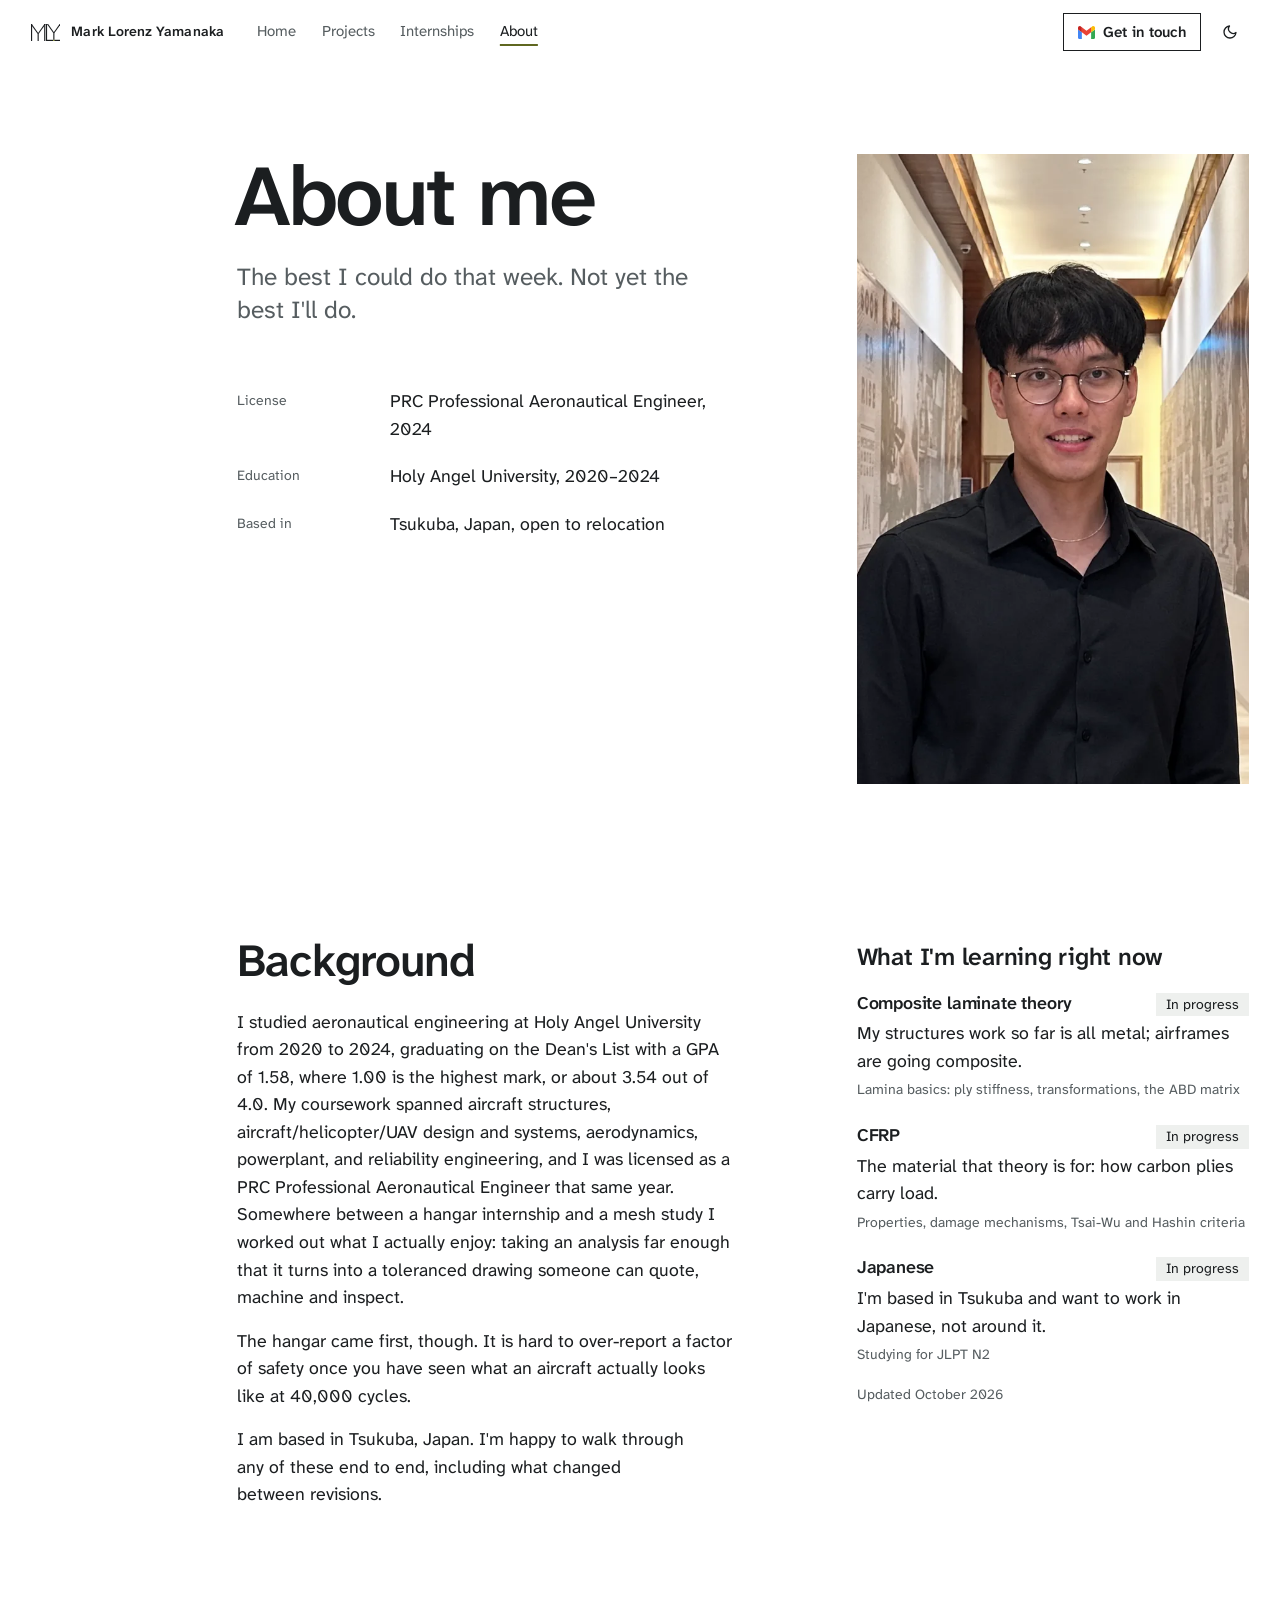
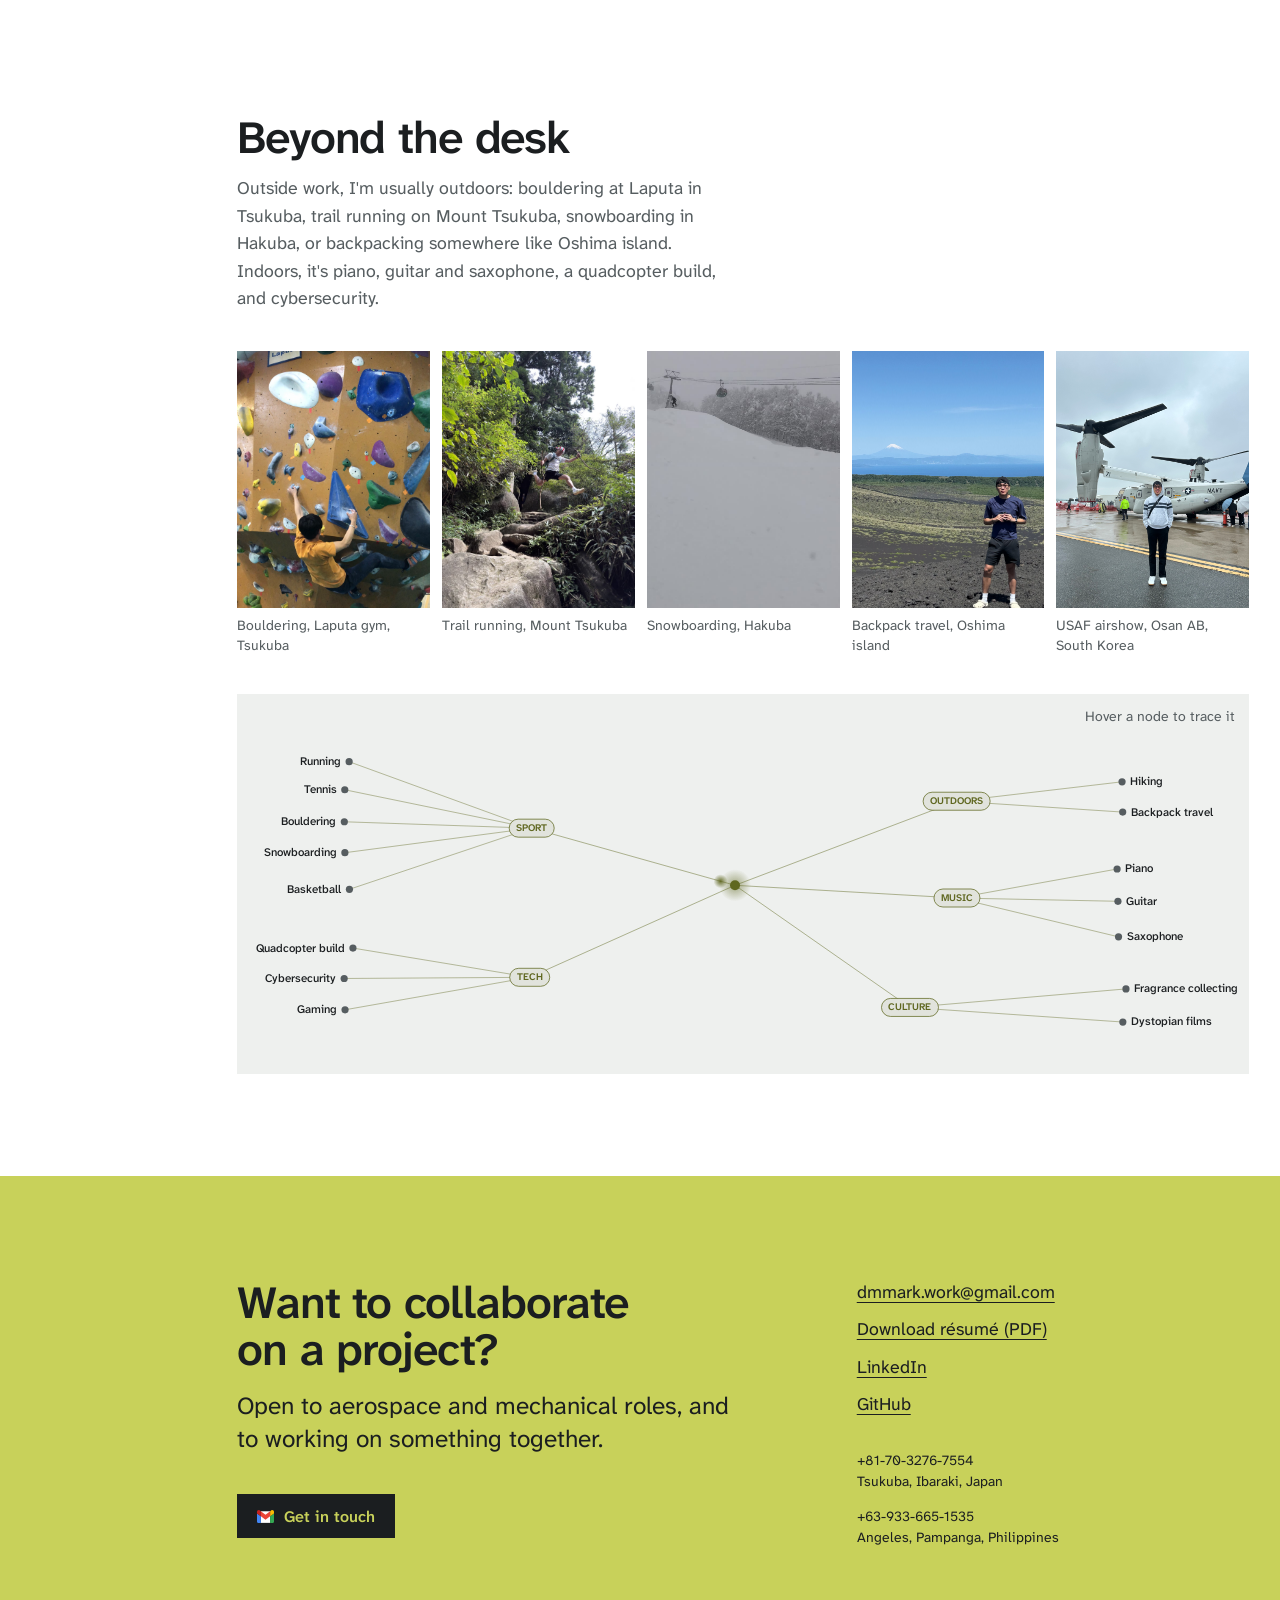
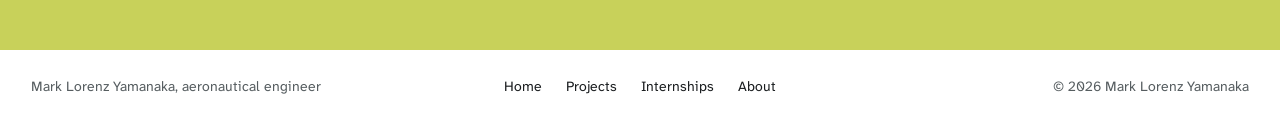
==== project/about.html @ eff2917a "Redesign: quiet instrument, alclad and primer, the revision switch Art direction from design-taste-f" ====
<!DOCTYPE html>
<html lang="en">
<head>
<meta charset="utf-8">
<meta name="viewport" content="width=device-width, initial-scale=1">
<title>About — Mark Lorenz Yamanaka</title>
<meta name="description" content="About Mark Lorenz Yamanaka, PRC-licensed Professional Aeronautical Engineer based in Tsukuba, Japan: background, what he is learning now, and life beyond the desk.">
<meta name="author" content="Mark Lorenz Yamanaka">
<!-- www, not the apex: mlyamanaka.com 308-redirects to www, and a scraper
     that does not follow redirects would never reach og-card.png. -->
<link rel="canonical" href="https://www.mlyamanaka.com/about">

<meta property="og:type" content="website">
<meta property="og:site_name" content="Mark Lorenz Yamanaka">
<meta property="og:url" content="https://www.mlyamanaka.com/about">
<meta property="og:title" content="About — Mark Lorenz Yamanaka">
<meta property="og:description" content="About Mark Lorenz Yamanaka, PRC-licensed Professional Aeronautical Engineer based in Tsukuba, Japan: background, what he is learning now, and life beyond the desk.">
<meta property="og:image" content="https://www.mlyamanaka.com/og-card.png">
<meta property="og:image:width" content="1200">
<meta property="og:image:height" content="630">
<meta property="og:image:alt" content="Mark Lorenz Yamanaka, PRC Professional Aeronautical Engineer — portfolio card showing a CFD Mach contour of a converging-diverging nozzle.">

<meta name="twitter:card" content="summary_large_image">
<meta name="twitter:title" content="About — Mark Lorenz Yamanaka">
<meta name="twitter:description" content="About Mark Lorenz Yamanaka, PRC-licensed Professional Aeronautical Engineer based in Tsukuba, Japan: background, what he is learning now, and life beyond the desk.">
<meta name="twitter:image" content="https://www.mlyamanaka.com/og-card.png">

<!-- MLY grid monogram. favicon.svg is the bold small-size cut and follows the
     browser's light/dark scheme; the PNGs are fallbacks (Safari, iOS home screen).
     Relative paths, like the fonts: the Pages mirror serves under /portfolio/. -->
<link rel="icon" href="favicon.svg" type="image/svg+xml">
<link rel="icon" href="favicon-32.png" type="image/png" sizes="32x32">
<link rel="apple-touch-icon" href="apple-touch-icon.png">
<!-- Kept in sync by the head script below and by applyTheme(). A media-query
     pair would not work here: the theme defaults to light and is set by the
     toggle, so it has to track the resolved theme, not the OS preference. The values
     are --surface, not --bg: the browser chrome abuts the top bar, which
     paints --surface. --bg only starts below it. -->
<meta name="theme-color" id="theme-color" content="#FFFFFF">
<!-- Self-hosted type: Atkinson Hyperlegible Next (prose) and Mono (data).
     Relative paths, not /fonts/: the GitHub Pages mirror serves this page
     under /portfolio/, where a root-absolute URL would 404. The preload
     href must match the @font-face src exactly or the file downloads twice. -->
<link rel="preload" href="fonts/atkinson-next-latin-wght.woff2" as="font" type="font/woff2" crossorigin>
<link rel="stylesheet" href="site.css">
<!-- ─────────────────────────────────────────────────────────
     MOBILE OVERRIDES — deliberately a separate stylesheet.

     These rules have to outrank the desktop ones, and CSS breaks ties on
     source order. While they lived at the bottom of the main <style> that
     held, until the next rule was appended below them: an override written
     here is beaten by a same-specificity rule added later in the file, with
     no error and nothing to see. It happened once already while this block
     was being written — a 44px arrow silently rendered at 34px because the
     base rule came 400 lines later. A second stylesheet ends the race:
     anything appended to the main <style> is still above this one.

     Three more mobile traps this file cannot enforce on its own — run
     `node tools/check-mobile.mjs` after editing, which fails on all three:

       1. A `:hover` rule outside `@media (hover: hover) and (pointer: fine)`
          sticks after a tap. It left the six project cards frozen lifted.
       2. `mousemove` / `mouseenter` never fire on touch. Use `pointer*`
          unless the behaviour is a genuine mouse-only enhancement that
          already has a touch path.
       3. A fixed px width in an inline `style=` beats every media query
          here. There are ~150 inline styles in this file.
     ───────────────────────────────────────────────────────── -->
<link rel="stylesheet" href="site-mobile.css" id="mobile-overrides">
<script>(function(){
// Light is the default for every visit, whatever the OS setting. A dark
// choice made with the toggle lasts for this tab only (sessionStorage), so a
// reload or a hop to the résumé and back keeps it, but a new visit starts
// light. The old localStorage key is cleared so it cannot resurface.
document.documentElement.classList.add('has-js');
var t=null;
try{t=sessionStorage.getItem('theme');localStorage.removeItem('theme');}catch(e){}
var dark=(t==='dark');
if(dark)document.documentElement.dataset.theme='dark';
var m=document.getElementById('theme-color');
if(m)m.setAttribute('content',dark ? '#121517' : '#FFFFFF');
// Arm the scroll-reveal styles before first paint so nothing flashes in and
// back out, then withdraw them if initReveal() never signals ready.
document.documentElement.classList.add('js-reveal');
// The hero entrance plays on the first page of a visit only. Moving between
// the five pages is the most repeated action here, and replaying ~760ms of
// title motion on every hop made navigation feel slow.
try{if(sessionStorage.getItem('intro'))document.documentElement.classList.add('intro-seen');sessionStorage.setItem('intro','1');}catch(e){}
setTimeout(function(){
  if(!window.__revealReady)document.documentElement.classList.remove('js-reveal');
},3000);
})();</script>
</head>
<body>
<a class="skip" href="#main">Skip to the content</a>
<!-- The bar: wordmark, the four pages, one action. On a phone the pages
     (and on Projects, its chapters) open as a sheet from a "Menu" button
     that the script adds; without script they stay a row. -->
<nav class="bar" aria-label="Site">
  <div class="nav-inner">
    <a class="brand" href="portfolio-light.html" aria-label="Mark Lorenz Yamanaka, home"><svg viewBox="0 0 552 316" class="brand-mark" aria-hidden="true" focusable="false"><clipPath id="hdr-mly-clip"><rect x="0" y="0" width="552" height="316"/></clipPath><g fill="var(--ink)" clip-path="url(#hdr-mly-clip)"><rect x="0" y="0" width="21" height="316"/><rect x="245" y="0" width="21" height="316"/><rect x="122.5" y="182.5" width="21" height="133.5"/><rect x="278" y="0" width="21" height="316"/><rect x="278" y="293.5" width="274" height="22.5"/><rect x="414.5" y="168" width="21" height="125.5"/><polygon points="-27.83,-26.95 125.04,188.16 140.96,176.84 -11.91,-38.26"/><polygon points="277.57,-38.28 125.03,176.85 140.97,188.15 293.5,-26.98"/><polygon points="276.02,-27.12 417.01,173.61 432.99,162.39 292,-38.35"/><polygon points="558,-38.35 417.01,162.39 432.99,173.61 573.98,-27.12"/></g><rect x="414.5" y="293.5" width="21" height="22.5" fill="var(--accent)"/></svg><span>Mark Lorenz Yamanaka</span></a>
    <div class="nav-scroll" id="nav-scroll">
    <a href="portfolio-light.html" class="nav-link nav-page">Home</a>
    <a href="projects" class="nav-link nav-page">Projects</a>
    <a href="internships" class="nav-link nav-page">Internships</a>
    <a href="about" class="nav-link nav-page" aria-current="page">About</a>
    </div>
    <div class="nav-actions">
    <a href="#contact" class="nav-cta btn btn-ghost"><svg class="icon-gmail" viewBox="52 42 88 66" xmlns="http://www.w3.org/2000/svg" aria-hidden="true"><path fill="#FFFFFF" d="M72 48h48v60H72z"/><path fill="#4285F4" d="M58 108h14V74L52 59v43c0 3.32 2.69 6 6 6"/><path fill="#34A853" d="M120 108h14c3.32 0 6-2.69 6-6V59l-20 15"/><path fill="#FBBC04" d="M120 48v26l20-15v-8c0-7.42-8.47-11.65-14.4-7.2"/><path fill="#EA4335" d="M72 74V48l24 18 24-18v26L96 92"/><path fill="#C5221F" d="M52 51v8l20 15V48l-5.6-4.2c-5.94-4.45-14.4-.22-14.4 7.2"/></svg><span class="cta-long">Get in touch</span><span class="cta-short">Contact</span></a>
    <button id="theme-toggle" class="theme-toggle" aria-label="Toggle dark mode">
      <svg class="icon-moon" width="16" height="16" viewBox="0 0 24 24" fill="none" stroke="currentColor" stroke-width="2" stroke-linecap="round" stroke-linejoin="round" aria-hidden="true"><path d="M21 12.79A9 9 0 1 1 11.21 3 7 7 0 0 0 21 12.79z"/></svg>
      <svg class="icon-sun" width="16" height="16" viewBox="0 0 24 24" fill="none" stroke="currentColor" stroke-width="2" stroke-linecap="round" stroke-linejoin="round" aria-hidden="true"><circle cx="12" cy="12" r="4"/><path d="M12 2v2M12 20v2M4.93 4.93l1.41 1.41M17.66 17.66l1.41 1.41M2 12h2M20 12h2M6.34 17.66l-1.41 1.41M19.07 4.93l-1.41 1.41"/></svg>
    </button>
    </div>
  </div>
</nav>

<main id="main">
<header class="page-head">
  <div class="wrap grid12">
    <div class="col-read">
      <h1 class="page-title">About me</h1>
      <p class="page-statement">The best I could do that week. Not yet the best I'll do.</p>
      <dl class="facts">
        <div><dt>License</dt><dd>PRC Professional Aeronautical Engineer, 2024</dd></div>
        <div><dt>Education</dt><dd>Holy Angel University, 2020–2024</dd></div>
        <div><dt>Based in</dt><dd>Tsukuba, Japan, open to relocation</dd></div>
      </dl>
    </div>
    <figure class="page-photo portrait col-side"><img src="figures/profile.webp" alt="Mark Lorenz Yamanaka" width="800" height="1014" fetchpriority="high" decoding="async"></figure>
  </div>
</header>

<!-- Then and now: where the work came from, beside what is being learned.
     Each learning item states why and where it stands; it moves to the
     tools once it is solid. Progress notes are as stated by Mark (Oct 2026),
     not inferred. -->
<section id="about" class="sec section-reveal" data-section="about" aria-labelledby="bg-title">
  <div class="wrap grid12">
    <div class="col-read">
      <h2 id="bg-title" class="sec-title rv">Background</h2>
      <div class="letter rv" style="--rv:1;margin-top:24px;">
        <p>I studied aeronautical engineering at Holy Angel University from 2020 to 2024, graduating on the Dean's List with a GPA of 1.58, where 1.00 is the highest mark, or about 3.54 out of 4.0. My coursework spanned aircraft structures, aircraft/helicopter/UAV design and systems, aerodynamics, powerplant, and reliability engineering, and I was licensed as a PRC Professional Aeronautical Engineer that same year. Somewhere between a hangar internship and a mesh study I worked out what I actually enjoy: taking an analysis far enough that it turns into a toleranced drawing someone can quote, machine and inspect.</p>
        <p>The hangar came first, though. It is hard to over-report a factor of safety once you have seen what an aircraft actually looks like at 40,000 cycles.</p>
        <p>I am based in Tsukuba, Japan. I'm happy to walk through any of these end to end, including what changed between revisions.</p>
      </div>
    </div>
    <div class="col-side learning">
      <h2 id="learning-title" class="learning-title rv" style="--rv:1">What I'm learning right now</h2>
      <ul class="learn-list rv" style="--rv:2">
        <li class="learn-row">
          <span class="learn-name">Composite laminate theory</span><span class="learn-state">In progress</span>
          <p class="learn-why">My structures work so far is all metal; airframes are going composite.</p>
          <p class="learn-note">Lamina basics: ply stiffness, transformations, the ABD matrix</p>
        </li>
        <li class="learn-row">
          <span class="learn-name">CFRP</span><span class="learn-state">In progress</span>
          <p class="learn-why">The material that theory is for: how carbon plies carry load.</p>
          <p class="learn-note">Properties, damage mechanisms, Tsai-Wu and Hashin criteria</p>
        </li>
        <li class="learn-row">
          <span class="learn-name">Japanese</span><span class="learn-state">In progress</span>
          <p class="learn-why">I'm based in Tsukuba and want to work in Japanese, not around it.</p>
          <p class="learn-note">Studying for JLPT N2</p>
        </li>
      </ul>
      <p class="learn-date rv" style="--rv:3">Updated October 2026</p>
    </div>
  </div>
</section>

<!-- Beyond the desk: the five pictures side by side rather than one at a
     time, so none of them waits for a click; the snowboard clip loops only
     while it is on screen. -->
<section id="beyond" class="sec section-reveal" aria-labelledby="beyond-title">
  <div class="wrap grid12 beyond-grid">
    <header class="sec-head col-read rv" style="margin-bottom:0;">
      <h2 id="beyond-title" class="sec-title">Beyond the desk</h2>
      <p class="sec-lede beyond-text">Outside work, I'm usually outdoors: bouldering at Laputa in Tsukuba, trail running on Mount Tsukuba, snowboarding in Hakuba, or backpacking somewhere like Oshima island. Indoors, it's piano, guitar and saxophone, a quadcopter build, and cybersecurity.</p>
    </header>
    <ul class="hobby-strip col-wide">
      <li class="rv" style="--rv:1"><figure><img src="figures/about/bouldering.png" alt="Indoor bouldering" loading="lazy" style="object-position:center;"><figcaption>Bouldering, Laputa gym, Tsukuba</figcaption></figure></li>
      <li class="rv" style="--rv:2"><figure><img src="figures/about/rock-climbing.jpg" alt="Trail running on rocky terrain" loading="lazy" style="object-position:center;"><figcaption>Trail running, Mount Tsukuba</figcaption></figure></li>
      <li class="rv" style="--rv:3"><figure><video src="figures/about/snowboard.mp4" poster="figures/about/snowboard-poster.jpg" muted loop playsinline preload="none" data-inview aria-label="Snowboarding in Hakuba"></video><figcaption>Snowboarding, Hakuba</figcaption></figure></li>
      <li class="rv" style="--rv:4"><figure><img src="figures/about/travel-fuji.jpg" alt="Mt. Fuji from Oshima" loading="lazy" style="object-position:center 65%;"><figcaption>Backpack travel, Oshima island</figcaption></figure></li>
      <li class="rv" style="--rv:5"><figure><img src="figures/about/aviation-navy.jpg" alt="US Air Force airshow at Osan AB" loading="lazy" style="object-position:center top;"><figcaption>USAF airshow, Osan AB, South Korea</figcaption></figure></li>
    </ul>
    <div class="col-wide rv" style="--rv:3">
      <div id="hobby-graph" class="beyond-graph" data-ui role="img" aria-label="Interests: Running, Tennis, Bouldering, Snowboarding, Piano, Guitar, Saxophone, Backpack travel, Hiking, Basketball, Quadcopter build, Cybersecurity, Gaming, Fragrance collecting, Dystopian films">
        <canvas id="hobby-graph-canvas" style="position:absolute;inset:0;display:block;width:100%;height:100%;"></canvas>
        <span class="graph-hint"><span class="hover-only">Hover a node to trace it</span><span class="touch-only">Tap a node to trace it</span></span>
      </div>
    </div>
  </div>
</section>

<!-- The close: every page ends on the primer, the one place the accent
     floods, with the one action and the ways to reach him. -->
<section id="contact" class="band" data-section="contact" aria-labelledby="contact-title">
  <div class="wrap grid12">
    <div class="col-read">
      <h2 id="contact-title" class="band-title">Want to collaborate on a project?</h2>
      <p class="band-text">Open to aerospace and mechanical roles, and to working on something together.</p>
      <div class="band-actions">
        <a href="mailto:dmmark.work@gmail.com" class="btn btn-ink"><svg class="icon-gmail" viewBox="52 42 88 66" xmlns="http://www.w3.org/2000/svg" aria-hidden="true"><path fill="#FFFFFF" d="M72 48h48v60H72z"/><path fill="#4285F4" d="M58 108h14V74L52 59v43c0 3.32 2.69 6 6 6"/><path fill="#34A853" d="M120 108h14c3.32 0 6-2.69 6-6V59l-20 15"/><path fill="#FBBC04" d="M120 48v26l20-15v-8c0-7.42-8.47-11.65-14.4-7.2"/><path fill="#EA4335" d="M72 74V48l24 18 24-18v26L96 92"/><path fill="#C5221F" d="M52 51v8l20 15V48l-5.6-4.2c-5.94-4.45-14.4-.22-14.4 7.2"/></svg>Get in touch</a>
      </div>
    </div>
    <div class="band-side col-side">
      <ul class="band-links">
        <li><a href="mailto:dmmark.work@gmail.com">dmmark.work@gmail.com</a></li>
        <li><a href="uploads/Mark-Yamanaka-Resume.pdf" download="Mark-Lorenz-Yamanaka-Resume.pdf" target="_blank" rel="noopener">Download résumé (PDF)</a></li>
        <li><a href="https://www.linkedin.com/in/mark-lorenz-yamanaka-6161a3210/" target="_blank" rel="noopener">LinkedIn</a></li>
        <li><a href="https://github.com/dmmarkwork-cloud/aeronautics" target="_blank" rel="noopener">GitHub</a></li>
      </ul>
      <div class="band-bases">
        <p><span>+81-70-3276-7554</span><span>Tsukuba, Ibaraki, Japan</span></p>
        <p><span>+63-933-665-1535</span><span>Angeles, Pampanga, Philippines</span></p>
      </div>
    </div>
  </div>
</section>
</main>

<footer class="site-foot">
  <div class="wrap foot-line">
    <span>Mark Lorenz Yamanaka, aeronautical engineer</span>
    <span class="foot-links"><a href="portfolio-light.html">Home</a><a href="projects">Projects</a><a href="internships">Internships</a><a href="about">About</a></span>
    <span>© 2026 Mark Lorenz Yamanaka</span>
  </div>
</footer>

<script src="site.js"></script>
</body>
</html>
---- project/site.css ----
/* ── Type: one self-hosted variable family ───────────────
   Atkinson Hyperlegible Next only. It already draws the slashed zero and a
   distinct 1 / l / I, which is what the mono face used to be kept for, so
   numbers are set in the text face with tabular figures instead.
   Latin subset only; the arrow and icon glyphs come from the system font. */
@font-face {
  font-family: "Atkinson Hyperlegible Next";
  src: url("fonts/atkinson-next-latin-wght.woff2") format("woff2");
  font-weight: 200 800;
  font-style: normal;
  font-display: swap;
  unicode-range: U+0000-00FF,U+0131,U+0152-0153,U+02BB-02BC,U+02C6,U+02DA,U+02DC,U+0304,U+0308,U+0329,U+2000-206F,U+20AC,U+2122,U+2191,U+2193,U+2212,U+2215,U+FEFF,U+FFFD;
}

/* ── Tokens ──────────────────────────────────────────────
   Bare alclad aluminium and the primer inside every airframe: a white
   ground, one aluminium step for surfaces, graphite ink, and the primer's
   yellow-green as the one accent. The accent fills things (the action, the
   switch, the closing band); where the same hue has to read as a line or a
   word on the ground it is --accent-deep. */
:root {
  color-scheme: light;
  --bg: #FFFFFF;
  --surface: #EEF0EE;
  --ink: #1B1E20;
  --muted: #565D60;
  --accent: #C8D15A;
  --accent-ink: #1B1E20;
  --accent-deep: #5F6720;

  --ease-out: cubic-bezier(0.23, 1, 0.32, 1);
  --ease-in-out: cubic-bezier(0.77, 0, 0.175, 1);
  --ease-drawer: cubic-bezier(0.32, 0.72, 0, 1);

  --font: "Atkinson Hyperlegible Next", system-ui, -apple-system, "Segoe UI", sans-serif;

  /* Five sizes, far apart. Nothing on the page sits between them. */
  --step-small: 14px;
  --step-body: clamp(17px, 0.95rem + 0.2vw, 19px);
  --step-lead: clamp(20px, 1.05rem + 0.6vw, 26px);
  --step-head: clamp(30px, 1.1rem + 2.2vw, 48px);
  --step-display: clamp(44px, 0.9rem + 5.6vw, 104px);

  /* One pair of margins and one grid for every page. Sections hang from
     column 3 on a desktop; the bar, the hero copy and the footer from the
     margin. */
  --margin: clamp(20px, 2.4vw, 36px);
  --gutter: clamp(16px, 1.6vw, 28px);
  --max: 1680px;
  --bar-h: 64px;
  --section: clamp(64px, 8vw, 120px);

  /* Names the scripts still read (the interests graph, the gallery). */
  --font-sans: var(--font);
  --fs-micro: var(--step-small);
  --muted-2: var(--muted);
  --rust: var(--accent-deep);
  --border: color-mix(in srgb, var(--ink) 16%, var(--bg));
}
[data-theme="dark"] {
  color-scheme: dark;
  --bg: #121517;
  --surface: #1B1F21;
  --ink: #E7EAE8;
  --muted: #9EA6A8;
  --accent: #BCC45C;
  --accent-ink: #121517;
  --accent-deep: #D5DC7E;
}

*, *::before, *::after { box-sizing: border-box; }
html { scroll-behavior: smooth; -webkit-text-size-adjust: 100%; }
body {
  margin: 0;
  background: var(--bg);
  color: var(--ink);
  font-family: var(--font);
  font-size: var(--step-body);
  line-height: 1.55;
  font-kerning: normal;
  -webkit-font-smoothing: antialiased;
}
img, video { max-width: 100%; }
p { margin: 0; }
h1, h2, h3 { margin: 0; font-weight: 580; hyphens: none; text-wrap: balance; }
a { color: inherit; }
button { font-family: inherit; }
::selection { background: var(--accent); color: var(--accent-ink); }
:focus-visible { outline: 2px solid var(--accent-deep); outline-offset: 3px; }
[data-section] { scroll-margin-top: calc(var(--bar-h) + 16px); }

/* A number and its unit, kept on one line, in the text face's tabular
   figures so columns of results line up. */
.data { font-variant-numeric: tabular-nums lining-nums; white-space: nowrap; }

/* Running links: underlined clear of the descenders. */
.text-link {
  color: var(--ink);
  text-decoration: underline;
  text-decoration-thickness: 0.07em;
  text-underline-offset: 0.2em;
  text-decoration-color: color-mix(in srgb, var(--ink) 40%, transparent);
  transition: text-decoration-color 150ms ease;
}

.skip {
  position: absolute;
  left: var(--margin);
  top: -60px;
  z-index: 60;
  padding: 10px 14px;
  background: var(--ink);
  color: var(--bg);
  font-size: var(--step-small);
}
.skip:focus { top: 8px; }

/* ── The grid ─────────────────────────────────────────── */
.wrap { max-width: var(--max); margin: 0 auto; padding: 0 var(--margin); }
.grid12 {
  display: grid;
  grid-template-columns: repeat(12, minmax(0, 1fr));
  column-gap: var(--gutter);
}
.grid12 > * { min-width: 0; }
.col-read, .col-side, .col-wide, .col-full { grid-column: 1 / -1; }
@media (min-width: 760px) {
  .col-read { grid-column: 1 / span 7; }
  .col-side { grid-column: 8 / -1; }
  .col-wide { grid-column: 1 / -1; }
}
@media (min-width: 1100px) {
  .col-read { grid-column: 3 / span 5; }
  .col-side { grid-column: 9 / -1; }
  .col-wide { grid-column: 3 / -1; }
}

.sec { padding: var(--section) 0; }
.sec-head { margin-bottom: clamp(28px, 3.4vw, 48px); }
.sec-title {
  font-size: var(--step-head);
  line-height: 1.04;
  letter-spacing: -0.025em;
  max-width: 18ch;
}
.sec-lede {
  margin-top: 14px;
  max-width: 46ch;
  color: var(--muted);
  text-wrap: pretty;
}

/* ── The bar ──────────────────────────────────────────────
   Wordmark, the four pages, one action. Opaque, on the page's own ground,
   with no rule under it: it is told apart from what scrolls beneath by
   being solid, and once the page has moved it steps to the surface tone. */
nav.bar {
  position: sticky;
  top: 0;
  z-index: 40;
  background: var(--bg);
  transition: background-color 200ms ease;
}
nav.bar.is-stuck { background: var(--surface); }
.nav-inner {
  max-width: var(--max);
  margin: 0 auto;
  padding: 0 var(--margin);
  min-height: var(--bar-h);
  display: flex;
  align-items: center;
  gap: clamp(16px, 2.6vw, 44px);
}
.brand {
  display: inline-flex;
  align-items: center;
  gap: 11px;
  flex: none;
  color: var(--ink);
  text-decoration: none;
  font-size: var(--step-small);
  font-weight: 580;
  letter-spacing: 0.005em;
}
.brand-mark { height: 17px; width: auto; flex: none; display: block; }
.nav-scroll {
  display: flex;
  align-items: center;
  gap: clamp(16px, 2vw, 32px);
  flex: 1 1 auto;
  min-width: 0;
}
.nav-link {
  position: relative;
  padding: 10px 0;
  color: var(--muted);
  font-size: 15px;
  text-decoration: none;
  white-space: nowrap;
  transition: color 150ms ease;
}
.nav-link[aria-current="page"] {
  color: var(--ink);
  text-decoration: underline;
  text-decoration-thickness: 2px;
  text-underline-offset: 8px;
  text-decoration-color: var(--accent-deep);
}
/* The chapter you are reading, after the page name on the Projects page. */
.nav-here {
  color: var(--muted);
  font-size: 15px;
  white-space: nowrap;
  overflow: hidden;
  text-overflow: ellipsis;
}
.nav-here:empty { display: none; }
@media (max-width: 999.98px) { .nav-here { display: none; } }
.nav-here { margin-left: calc(-1 * clamp(16px, 2vw, 32px) + 10px); }
.nav-here::before { content: "/"; margin-right: 0.5em; color: var(--muted); }
.nav-chapter.active { color: var(--ink); }
.nav-chapter { display: none; }
.nav-actions {
  display: flex;
  align-items: center;
  gap: 10px;
  flex: none;
  margin-left: auto;
}

/* ── Buttons ──────────────────────────────────────────────
   Square corners, decided once. One filled primary (primer on the page, ink
   on the primer band), one outlined action in the bar, one quiet tone-step
   button for repositories. Presses scale to 0.97 on the way down. */
.btn {
  display: inline-flex;
  align-items: center;
  justify-content: center;
  gap: 10px;
  min-height: 44px;
  padding: 0 20px;
  border: 0;
  border-radius: 0;
  font: inherit;
  font-size: 16px;
  font-weight: 580;
  line-height: 1.1;
  white-space: nowrap;
  text-decoration: none;
  cursor: pointer;
  transition: background-color 150ms ease, color 150ms ease, box-shadow 150ms ease,
              transform 120ms var(--ease-out);
}
.btn svg { width: 16px; height: 16px; flex: none; pointer-events: none; }
.btn .icon-gmail { width: 17px; height: 13px; }
.btn:active { transform: scale(0.97); }
.btn-primary { background: var(--accent); color: var(--accent-ink); }
.btn-ink { background: var(--ink); color: var(--bg); }
/* Get in touch in the bar: the outlined action, with the Gmail mark. */
.btn-ghost {
  min-height: 38px;
  box-sizing: border-box;
  padding: 0 14px;
  gap: 8px;
  font-size: 15px;
  color: var(--ink);
  background: transparent;
  border: 1.5px solid var(--ink);
}
.btn-quiet { background: var(--surface); color: var(--ink); min-height: 40px; padding: 0 16px; font-size: 15px; }
/* The arrow in its own square well at the trailing end, a shade darker than
   whatever the button is, so it reads at rest and on hover alike. */
.btn-well { padding: 6px 6px 6px 20px; gap: 16px; }
.btn-well .well {
  display: grid;
  place-items: center;
  width: 32px;
  height: 32px;
  background: rgb(0 0 0 / 0.12);
}
.btn .icon-down { transition: transform 150ms var(--ease-out); }
@media (hover: hover) and (pointer: fine) {
  .btn-primary:hover { background: color-mix(in srgb, var(--accent) 84%, var(--ink)); }
  .btn-ink:hover { background: color-mix(in srgb, var(--ink) 84%, var(--bg)); }
  .btn-ghost:hover { background: var(--ink); color: var(--bg); }
  .btn-quiet:hover { background: color-mix(in srgb, var(--surface) 78%, var(--ink)); }
  .btn:hover .icon-down { transform: translateY(2px); }
  .nav-link:hover { color: var(--ink); }
  .text-link:hover { text-decoration-color: var(--ink); }
}

/* ── Theme toggle ─────────────────────────────────────── */
.theme-toggle {
  position: relative;
  display: grid;
  place-items: center;
  width: 38px;
  height: 38px;
  border: 0;
  border-radius: 50%;
  background: transparent;
  color: var(--ink);
  cursor: pointer;
  padding: 0;
  transition: background-color 150ms ease, transform 120ms var(--ease-out);
}
.theme-toggle:active { transform: scale(0.95); }
.theme-toggle .icon-moon,
.theme-toggle .icon-sun {
  position: absolute;
  transition: opacity 220ms var(--ease-out), transform 220ms var(--ease-out);
}
.theme-toggle .icon-moon { opacity: 1; transform: rotate(0deg) scale(1); }
.theme-toggle .icon-sun  { opacity: 0; transform: rotate(90deg) scale(0.6); }
[data-theme="dark"] .theme-toggle .icon-moon { opacity: 0; transform: rotate(-90deg) scale(0.6); }
[data-theme="dark"] .theme-toggle .icon-sun  { opacity: 1; transform: rotate(0deg) scale(1); }
@media (hover: hover) and (pointer: fine) {
  .theme-toggle:hover { background: var(--surface); }
}

/* ── Home: the first screen ──────────────────────────────
   Two tones meeting at the middle. The left holds the title, the sentence
   that says what this is and the one action, anchored to the foot. The
   right holds the evidence and the switch that reads it: the nozzle, and
   where its stress is read. */
.hero {
  display: grid;
  grid-template-columns: minmax(0, 1fr) minmax(0, 1fr);
  min-height: calc(100svh - var(--bar-h));
}
.hero-copy {
  display: flex;
  flex-direction: column;
  justify-content: flex-end;
  padding: clamp(40px, 6vw, 96px) clamp(24px, 4vw, 72px) clamp(40px, 6vw, 88px)
           max(var(--margin), calc((100vw - var(--max)) / 2 + var(--margin)));
}
.hero-title {
  font-size: var(--step-display);
  line-height: 0.98;
  letter-spacing: -0.035em;
  margin: 0 0 clamp(22px, 2.6vw, 36px) -0.04em;
  max-width: 9.5em;
}
.hero-title .line { display: block; overflow: hidden; padding-bottom: 0.08em; margin-bottom: -0.08em; }
.hero-title .line > span { display: inline-block; }
.hero-lede {
  max-width: 40ch;
  font-size: var(--step-body);
  line-height: 1.55;
  text-wrap: pretty;
}
.hero-actions { margin-top: clamp(24px, 2.8vw, 36px); }
.hero-creds {
  margin-top: clamp(28px, 3vw, 44px);
  color: var(--muted);
  font-size: var(--step-small);
  line-height: 1.6;
}

.hero-rig {
  margin: 0;
  background: var(--surface);
  padding: clamp(32px, 4.4vw, 72px) max(var(--margin), calc((100vw - var(--max)) / 2 + var(--margin)))
           clamp(32px, 4.4vw, 72px) clamp(24px, 4vw, 72px);
  display: flex;
  flex-direction: column;
  justify-content: center;
  gap: clamp(18px, 2vw, 26px);
}
.rig-fig { display: block; }
.rig-fig img { display: block; width: 100%; height: auto; }
.rig-switch {
  display: inline-flex;
  align-self: flex-start;
  background: var(--bg);
  padding: 4px;
  gap: 4px;
}
.rig-switch button {
  display: inline-flex;
  align-items: center;
  gap: 9px;
  min-height: 40px;
  padding: 0 14px 0 8px;
  border: 0;
  background: transparent;
  color: var(--muted);
  font-size: 15px;
  cursor: pointer;
  transition: background-color 150ms ease, color 150ms ease, transform 120ms var(--ease-out);
}
.rig-switch button:active { transform: scale(0.97); }
.rig-switch button[aria-pressed="true"] { background: var(--accent); color: var(--accent-ink); }
.rig-switch .callout-balloon { position: static; margin: 0; width: 24px; height: 24px; }
.rig-read { display: grid; gap: 8px; }
.rig-readout {
  display: flex;
  align-items: baseline;
  flex-wrap: wrap;
  gap: 4px 14px;
}
.rig-num {
  font-size: var(--step-head);
  font-weight: 580;
  letter-spacing: -0.02em;
  line-height: 1;
  font-variant-numeric: tabular-nums lining-nums;
}
.rig-num.is-withdrawn {
  color: var(--muted);
  text-decoration: line-through;
  text-decoration-thickness: 0.06em;
}
.rig-unit { color: var(--muted); font-size: var(--step-small); }
.rig-note { max-width: 52ch; color: var(--muted); font-size: var(--step-small); line-height: 1.5; }
.rig-cap { max-width: 46ch; font-size: var(--step-body); line-height: 1.5; text-wrap: pretty; }
/* With no script the switch would do nothing, so it is only shown once the
   script has taken the figure over. Both callouts stay drawn either way. */
html:not(.has-js) .rig-switch { display: none; }
@media (hover: hover) and (pointer: fine) {
  .rig-switch button[aria-pressed="false"]:hover { color: var(--ink); }
}

/* ── Drawing callouts ──────────────────────────────────────
   Leader, dot and numbered balloon, as on a drawing sheet. On the switch's
   figure the reading you have not chosen steps back. */
.callout-fig { position: relative; display: block; }
.callout-fig img { display: block; width: 100%; height: auto; }
.callouts { position: absolute; inset: 0; pointer-events: none; }
.callouts svg { position: absolute; inset: 0; width: 100%; height: 100%; overflow: visible; }
.callouts line { stroke: var(--ink); stroke-width: 1.5; transition: opacity 200ms ease; }
[data-theme="dark"] .callouts line { stroke: #1B1E20; }
.callout-dot {
  position: absolute;
  width: 10px;
  height: 10px;
  margin: -5px 0 0 -5px;
  border-radius: 50%;
  background: #1B1E20;
  box-shadow: 0 0 0 2px #FFFFFF; /* taste-skill-ignore: the dot's ring on a contour plot, part of the drawing */
  transition: opacity 200ms ease, transform 200ms var(--ease-out);
}
.callout-balloon {
  position: absolute;
  width: 26px;
  height: 26px;
  margin: -13px 0 0 -13px;
  display: grid;
  place-items: center;
  border-radius: 50%;
  background: var(--accent);
  color: #1B1E20;
  box-shadow: inset 0 0 0 1.5px #1B1E20; /* taste-skill-ignore: the balloon's drawn outline */
  font-size: 13px;
  font-weight: 700;
  line-height: 1;
  font-variant-numeric: tabular-nums;
  transition: opacity 200ms ease;
}
.hero-rig[data-rev] .callouts [data-rev] { opacity: 0.25; }
.hero-rig[data-rev="v1.0"] .callouts [data-rev="v1.0"],
.hero-rig[data-rev="v2.0"] .callouts [data-rev="v2.0"] { opacity: 1; }
.callout-key {
  list-style: none;
  margin: 12px 0 0;
  padding: 0;
  display: grid;
  gap: 8px;
  font-size: var(--step-small);
  line-height: 1.45;
}
.callout-key li, .callout-key [role="listitem"] { display: flex; align-items: center; gap: 10px; }
.callout-key[hidden] { display: none; }
.callout-key .callout-balloon { position: static; margin: 0; flex: none; }
.callout-key .data { font-weight: 580; }
.callout-key s.data { color: var(--muted); font-weight: 400; text-decoration-thickness: 2px; }
.lead-cap-row .callout-key { flex-basis: 100%; margin: 4px 0 0; gap: 6px; }
.key-below { margin-top: 14px; }
@media (min-width: 641px) { .key-below { display: none !important; } }
@media (max-width: 640px) { .lead-cap-row .callout-key { display: none !important; } }

/* ── Home: four analyses ──────────────────────────────────
   A ledger, not cards: the name and the result on the left, the number to
   remember on the right, the check under it. The frame beside the column
   shows the row you are on and follows it down. */
.ledger { list-style: none; margin: 0; padding: 0; display: grid; gap: clamp(8px, 1vw, 14px); }
.ledger-row {
  display: grid;
  grid-template-columns: minmax(0, 1fr) auto;
  grid-template-areas: "thumb thumb" "name key" "result key" "check check";
  column-gap: clamp(16px, 2.4vw, 36px);
  padding: clamp(14px, 1.4vw, 20px) 0;
  color: var(--ink);
  text-decoration: none;
  transition: color 150ms ease, transform 120ms var(--ease-out);
}
.ledger-row:active { transform: scale(0.99); }
.ledger-thumb { grid-area: thumb; display: none; }
.ledger-name { grid-area: name; font-size: var(--step-lead); font-weight: 580; letter-spacing: -0.015em; line-height: 1.2; }
.ledger-result { grid-area: result; margin-top: 6px; max-width: 42ch; color: var(--muted); text-wrap: pretty; }
.ledger-key { grid-area: key; align-self: start; text-align: right; display: grid; justify-items: end; gap: 2px; }
.ledger-num {
  font-size: var(--step-lead);
  font-weight: 580;
  letter-spacing: -0.015em;
  line-height: 1.2;
  font-variant-numeric: tabular-nums lining-nums;
  white-space: nowrap;
}
.ledger-k { max-width: 17ch; color: var(--muted); font-size: var(--step-small); line-height: 1.35; text-wrap: balance; }
.ledger-check { grid-area: check; margin-top: 8px; color: var(--muted); font-size: var(--step-small); }
.ledger-status { display: inline-block; margin-right: 8px; padding: 1px 8px; background: var(--surface); color: var(--ink); font-size: var(--step-small); }
.ledger-group { margin-top: clamp(28px, 3vw, 40px); color: var(--muted); font-size: var(--step-small); }
/* While one row is being read, the others step back to the soft ink. */
@media (hover: hover) and (pointer: fine) {
  .ledger:has(.ledger-row:hover) .ledger-row:not(:hover) .ledger-name,
  .ledger:has(.ledger-row:hover) .ledger-row:not(:hover) .ledger-num { color: var(--muted); }
}
.ledger-more { margin-top: clamp(24px, 2.4vw, 36px); font-size: 16px; }
.ledger-preview { position: relative; display: none; }
.ledger-frame {
  position: absolute;
  top: 0;
  left: 0;
  right: 0;
  aspect-ratio: 4 / 3;
  background: var(--surface);
  overflow: hidden;
  transition: transform 300ms var(--ease-out);
}
.ledger-frame img {
  position: absolute;
  inset: 0;
  width: 100%;
  height: 100%;
  object-fit: cover;
  opacity: 0;
  transition: opacity 220ms ease;
}
.ledger-frame img.is-contain { object-fit: contain; padding: 18px; }
.ledger-frame img.is-on { opacity: 1; }
@media (min-width: 760px) { .ledger-preview { display: block; } }
@media (max-width: 759.98px) {
  .ledger-thumb {
    display: block;
    width: 100%;
    aspect-ratio: 16 / 10;
    object-fit: cover;
    background: var(--surface);
    margin-bottom: 14px;
  }
  .ledger-thumb.is-contain { object-fit: contain; padding: 14px; }
  .ledger-row { padding-top: 0; }
  /* One column on a phone: the number follows the sentence it belongs to. */
  .ledger-row { grid-template-columns: minmax(0, 1fr); grid-template-areas: "thumb" "name" "result" "key" "check"; }
  .ledger-key { justify-items: start; text-align: left; grid-auto-flow: column; justify-content: start; align-items: baseline; gap: 10px; margin-top: 12px; }
  .ledger-k { max-width: none; }
}

/* ── Home: built by hand ──────────────────────────────── */
.built-list { list-style: none; margin: 0; padding: 0; display: grid; align-content: start; gap: clamp(18px, 2vw, 26px); }
.built-row {
  display: grid;
  grid-template-columns: clamp(96px, 9vw, 132px) minmax(0, 1fr);
  gap: clamp(14px, 1.6vw, 22px);
  align-items: center;
  color: var(--ink);
  text-decoration: none;
  transition: transform 120ms var(--ease-out);
}
.built-row:active { transform: scale(0.99); }
.built-row img, .built-row > span:first-child {
  width: 100%;
  aspect-ratio: 4 / 3;
  object-fit: cover;
  display: block;
  background: var(--surface);
}
.built-row strong { display: block; font-size: var(--step-body); font-weight: 580; line-height: 1.3; }
.built-row strong + span { display: block; margin-top: 2px; color: var(--muted); font-size: var(--step-small); line-height: 1.45; }
@media (hover: hover) and (pointer: fine) {
  .built-row:hover strong { text-decoration: underline; text-decoration-thickness: 0.07em; text-underline-offset: 0.2em; }
}
.holo { margin: 0; background: var(--surface); padding: clamp(10px, 1.2vw, 16px); }
.holo figcaption { padding: 10px 4px 2px; color: var(--muted); font-size: var(--step-small); }
@media (max-width: 759.98px) { .holo { margin-top: 32px; } }
.holo-fallback {
  height: 340px;
  display: flex;
  flex-direction: column;
  align-items: center;
  justify-content: center;
  gap: 12px;
  text-align: center;
  padding: 20px;
  color: var(--muted);
  font-size: var(--step-small);
}
.holo-fallback-list { display: flex; flex-wrap: wrap; justify-content: center; gap: 6px 14px; max-width: 320px; color: var(--ink); }
holo-bay:defined .holo-fallback { display: none; }

/* ── Home: tools ─────────────────────────────────────────
   Four stages of the work, side by side, each a plain list. */
.tools-cols {
  display: grid;
  grid-template-columns: repeat(auto-fit, minmax(200px, 1fr));
  gap: clamp(28px, 3vw, 44px) var(--gutter);
}
.tool-group-label { color: var(--muted); font-size: var(--step-small); margin-bottom: 14px; }
.tool-list { list-style: none; margin: 0; padding: 0; display: grid; gap: 10px; }
.tool-item { display: flex; align-items: center; gap: 12px; font-size: 16px; line-height: 1.3; }
.tool-icon {
  display: inline-grid;
  place-items: center;
  flex: none;
  width: 30px;
  height: 22px;
}
.tool-icon img { max-width: 30px; max-height: 20px; object-fit: contain; display: block; }
.tool-icon.is-plate { background: #FFFFFF; padding: 2px; }
.tool-icon.is-dark { background: #000000; padding: 2px; }
.tool-icon .initials { font-size: 12px; font-weight: 700; letter-spacing: 0.02em; color: var(--muted); }

/* ── The closing band ─────────────────────────────────────
   Every page ends on the primer: the one place the accent floods. */
.band { background: var(--accent); color: var(--accent-ink); padding: clamp(64px, 8vw, 128px) 0; }
.band-title { font-size: var(--step-head); line-height: 1.04; letter-spacing: -0.025em; max-width: 16ch; }
.band-text { margin-top: 16px; max-width: 34ch; font-size: var(--step-lead); line-height: 1.35; text-wrap: pretty; }
.band-actions { margin-top: clamp(26px, 3vw, 40px); display: flex; flex-wrap: wrap; gap: 12px; }
.band-side { display: grid; align-content: end; gap: clamp(22px, 2.4vw, 32px); margin-top: 40px; }
@media (min-width: 760px) { .band-side { margin-top: 0; } }
.band-links { list-style: none; margin: 0; padding: 0; display: grid; gap: 10px; font-size: var(--step-body); }
.band-links a {
  color: var(--accent-ink);
  text-decoration: underline;
  text-decoration-thickness: 0.07em;
  text-underline-offset: 0.2em;
  overflow-wrap: anywhere;
}
.band-bases { display: grid; gap: 14px; font-size: var(--step-small); line-height: 1.5; }
.band-bases span { display: block; }
/* On the primer the button is the band's own dark ink in both themes. */
.band .btn-ink { background: var(--accent-ink); color: var(--accent); }
@media (hover: hover) and (pointer: fine) {
  .band .btn-ink:hover { background: color-mix(in srgb, var(--accent-ink) 82%, var(--accent)); }
}

.site-foot { padding: 26px 0 30px; color: var(--muted); font-size: var(--step-small); }
.foot-line {
  display: grid;
  grid-template-columns: 1fr auto 1fr;
  align-items: baseline;
  gap: 12px 24px;
}
.foot-links { display: flex; flex-wrap: wrap; gap: 6px 24px; }
.foot-links a { color: var(--ink); text-decoration: none; }
.foot-line > :last-child { justify-self: end; }
@media (hover: hover) and (pointer: fine) {
  .foot-links a:hover { text-decoration: underline; text-underline-offset: 0.2em; }
  .band-links a:hover { text-decoration-thickness: 0.12em; }
}
@media (max-width: 759.98px) {
  .foot-line { grid-template-columns: minmax(0, 1fr); gap: 8px; }
  .foot-line > :last-child { justify-self: start; }
}

/* ── Inner pages: the head ─────────────────────────────── */
.page-head { padding: clamp(48px, 7vw, 120px) 0 clamp(36px, 4vw, 64px); }
.page-title {
  font-size: var(--step-display);
  line-height: 0.98;
  letter-spacing: -0.035em;
  margin-left: -0.04em;
}
.page-lede { margin-top: clamp(16px, 1.8vw, 24px); max-width: 38ch; font-size: var(--step-lead); line-height: 1.35; text-wrap: pretty; }
.proj-index.page-index { margin-top: clamp(32px, 4vw, 56px); max-width: 36rem; }
.page-statement { margin-top: clamp(16px, 1.8vw, 24px); max-width: 30ch; font-size: var(--step-lead); line-height: 1.35; color: var(--muted); }

/* ── Projects: the index ──────────────────────────────── */
.proj-index { list-style: none; margin: 0; padding: 0; display: grid; }
.proj-index a {
  display: grid;
  grid-template-columns: minmax(0, 1fr) auto;
  gap: 16px;
  padding: 11px 0;
  color: var(--ink);
  text-decoration: none;
  font-size: var(--step-body);
  transition: transform 120ms var(--ease-out);
}
.proj-index a:active { transform: scale(0.99); }
.proj-index .k { color: var(--muted); font-variant-numeric: tabular-nums; text-align: right; }
.proj-index .grp { padding: 22px 0 6px; color: var(--muted); font-size: var(--step-small); }
.proj-index li:first-child .grp { padding-top: 0; }
@media (hover: hover) and (pointer: fine) {
  .proj-index a:hover span:first-child { text-decoration: underline; text-decoration-thickness: 0.07em; text-underline-offset: 0.2em; }
}

/* The hand builds' own heading on the projects page. */
.built-head { padding: clamp(72px, 9vw, 140px) 0 clamp(8px, 1vw, 16px); }
.built-jump { list-style: none; margin: 28px 0 0; padding: 0; display: grid; grid-template-columns: repeat(3, minmax(0, 1fr)); gap: 12px; align-self: end; }
@media (min-width: 760px) { .built-jump { margin-top: 0; } }
.built-jump a { display: grid; gap: 8px; color: var(--ink); text-decoration: none; font-size: var(--step-small); transition: transform 120ms var(--ease-out); }
.built-jump a:active { transform: scale(0.98); }
.built-jump img { width: 100%; aspect-ratio: 4 / 3; object-fit: cover; display: block; background: var(--surface); }
@media (hover: hover) and (pointer: fine) {
  .built-jump a:hover span { text-decoration: underline; text-underline-offset: 0.2em; }
}

/* The projects page is a document: its reading column and its figures run
   margin to margin, so the evidence gets the width. */
@media (min-width: 1100px) {
  .doc .col-read { grid-column: 1 / span 6; }
  .doc .col-side { grid-column: 8 / -1; }
  .doc .proj-read { grid-column: 1 / span 5; }
  .doc .proj-stage { grid-column: 6 / -1; }
}

/* ── Projects: a chapter ─────────────────────────────────
   The reading column on the anchor line, the figure held still beside it
   so the claim and its evidence stay on screen together. */
.proj-section { padding: clamp(56px, 7vw, 112px) 0; }
.proj-section:nth-of-type(even) { background: color-mix(in srgb, var(--surface) 55%, var(--bg)); }
.proj-split {
  max-width: var(--max);
  margin: 0 auto;
  padding: 0 var(--margin);
  display: grid;
  grid-template-columns: repeat(12, minmax(0, 1fr));
  column-gap: var(--gutter);
}
.proj-split > * { min-width: 0; }
.proj-read { grid-column: 1 / -1; display: flex; flex-direction: column; }
.proj-stage { grid-column: 1 / -1; }
@media (min-width: 1100px) {
  .proj-read { grid-column: 3 / span 4; order: 1; }
  .proj-stage { grid-column: 7 / -1; order: 2; position: sticky; top: calc(var(--bar-h) + 24px); align-self: start; }
}
/* Narrower, the two cannot sit side by side, so the figure is placed right
   after the numbers it supports, and the story follows it. */
@media (max-width: 1099.98px) {
  .proj-split { display: flex; flex-direction: column; }
  .proj-read { display: contents; }
  .proj-read > * { order: 1; }
  .proj-stage { order: 2; margin-top: 28px; }
  .proj-read > .rev,
  .proj-read > .proj-layers,
  .proj-read > .proj-story,
  .proj-read > .proj-story ~ .proj-metrics,
  .proj-read > .proj-repo-btn,
  .proj-read > .proj-repo-note { order: 3; }
  .proj-read > .proj-story { margin-top: 28px; }
  .proj-read > .proj-title, .proj-read > .proj-result, .proj-read > .proj-tags,
  .proj-read > .proj-metrics, .proj-read > .rev { max-width: 40rem; width: 100%; }
}
.proj-tags { margin-top: 14px; color: var(--muted); font-size: var(--step-small); }
.proj-status { color: var(--ink); font-weight: 580; }
.proj-title { font-size: var(--step-head); line-height: 1.04; letter-spacing: -0.025em; max-width: 16ch; }
.proj-result { margin-top: 16px; font-size: var(--step-lead); line-height: 1.3; letter-spacing: -0.01em; max-width: 28ch; text-wrap: balance; }
.proj-story { margin-top: 20px; max-width: 54ch; text-wrap: pretty; }

/* Key results: a real table, so its rows keep their lines. */
.proj-metrics { margin-top: 26px; }
.metrics { width: 100%; border-collapse: collapse; font-size: var(--step-small); }
.metrics th, .metrics td { padding: 10px 0; border-top: 1px solid var(--border); vertical-align: baseline; }
.metrics tr:last-child th, .metrics tr:last-child td { border-bottom: 1px solid var(--border); }
.metrics th { text-align: left; font-weight: 400; color: var(--muted); padding-right: 16px; }
.metrics td { text-align: right; font-size: 16px; font-weight: 580; font-variant-numeric: tabular-nums lining-nums; }
.metrics td.is-num { font-size: var(--step-lead); letter-spacing: -0.015em; }
.rev.is-superseded .metrics tr:first-child td { color: var(--muted); text-decoration: line-through; text-decoration-thickness: 2px; }

.rev { margin-top: 30px; }
.rev-head { display: flex; flex-wrap: wrap; align-items: center; justify-content: space-between; gap: 10px 16px; margin-bottom: 10px; }
.rev-title { font-size: var(--step-small); color: var(--muted); }
.rev-toggle { display: inline-flex; padding: 4px; gap: 4px; background: var(--surface); }
.proj-section:nth-of-type(even) .rev-toggle { background: var(--bg); }
.rev-toggle button {
  appearance: none;
  border: 0;
  margin: 0;
  min-height: 36px;
  padding: 0 12px;
  background: transparent;
  color: var(--muted);
  font-size: var(--step-small);
  cursor: pointer;
  transition: background-color 150ms ease, color 150ms ease, transform 120ms var(--ease-out);
}
.rev-toggle button[aria-pressed="true"] { background: var(--accent); color: var(--accent-ink); }
.rev-toggle button:active { transform: scale(0.97); }
.rev-note { margin-top: 12px; max-width: 46ch; color: var(--muted); font-size: var(--step-small); line-height: 1.5; }
@media (hover: hover) and (pointer: fine) {
  .rev-toggle button[aria-pressed="false"]:hover { color: var(--ink); }
}
@media (max-width: 640px), (pointer: coarse) {
  .rev-toggle button { min-height: 44px; }
}

/* Problem, approach, verification, lesson: a report's order, read down the
   labels alone or in full. */
.proj-layers { display: grid; grid-template-columns: minmax(0, 1fr); gap: 4px; margin: 32px 0 26px; }
.proj-layers dt { font-size: var(--step-small); font-weight: 580; color: var(--muted); margin-top: 16px; }
.proj-layers dt:first-child { margin-top: 0; }
.proj-layers dd { margin: 0; max-width: 54ch; text-wrap: pretty; }
.proj-repo-btn { align-self: flex-start; margin-top: 4px; }
.proj-section:nth-of-type(even) .btn-quiet { background: var(--bg); }
.proj-repo-note { margin-top: 10px; color: var(--muted); font-size: var(--step-small); }
.proj-read > .proj-metrics:last-child, .proj-story + .proj-metrics { margin-bottom: 18px; }

/* The stage: the figure, its caption and key, and the thumbnail strip. */
.gallery-split { display: grid; grid-template-columns: minmax(0, 1fr); gap: 10px; }
.lead-btn {
  appearance: none;
  border: 0;
  background: var(--surface);
  cursor: zoom-in;
  display: grid;
  grid-template-rows: minmax(0, 1fr) auto;
  grid-template-columns: minmax(0, 1fr);
  width: 100%;
  min-width: 0;
  padding: 0;
  text-align: left;
  color: var(--ink);
  height: clamp(320px, 56svh, 600px);
  transition: transform 120ms var(--ease-out);
}
.proj-section:nth-of-type(even) .lead-btn { background: var(--bg); }
.lead-btn:active { transform: scale(0.985); }
.lead-media-area { position: relative; height: 100%; min-height: 100%; }
.lead-cap-row {
  display: flex;
  flex-wrap: wrap;
  justify-content: space-between;
  align-items: baseline;
  gap: 6px 16px;
  padding: 12px clamp(14px, 1.6vw, 20px) 14px;
}
.lead-cap { flex: 1 1 240px; min-width: 0; color: var(--muted); font-size: var(--step-small); line-height: 1.45; }
.lead-enlarge { flex: none; color: var(--muted); font-size: var(--step-small); }
.thumb-rail {
  display: grid;
  grid-auto-flow: column;
  grid-auto-columns: 124px;
  gap: 8px;
  overflow-x: auto;
  overflow-y: hidden;
  overscroll-behavior-x: contain;
  overscroll-behavior-y: auto;
  padding-bottom: 4px;
}
.thumb-btn {
  appearance: none;
  cursor: pointer;
  padding: 6px;
  border: 0;
  background: var(--surface);
  display: grid;
  gap: 6px;
  width: 100%;
  min-width: 0;
  text-align: left;
  color: var(--muted);
  box-shadow: inset 0 0 0 2px transparent; /* taste-skill-ignore: selection ring in the viewer */
  transition: box-shadow 150ms ease, transform 100ms var(--ease-out);
}
.proj-section:nth-of-type(even) .thumb-btn { background: var(--bg); }
.thumb-btn[aria-current="true"] { box-shadow: inset 0 0 0 2px var(--ink); color: var(--ink); } /* taste-skill-ignore: selection ring */
.thumb-btn:active { transform: scale(0.95); }
.thumb-btn img, .thumb-btn video { transition: opacity 150ms ease; }
.thumb-label { font-size: 13px; line-height: 1.3; }
.thumb-backdrop {
  position: absolute;
  inset: 0;
  background-position: center;
  background-repeat: no-repeat;
  background-size: 135% 135%;
  filter: blur(36px) brightness(0.8);
}
@media (max-width: 640px) {
  .lead-btn { height: 300px; }
}
@media (hover: hover) and (pointer: fine) {
  .thumb-btn:hover { color: var(--ink); }
}

/* ── Scroll area (the thumbnail strips) ─────────────────── */
.scroll-area { position: relative; min-width: 0; padding-bottom: 12px; }
.scroll-area > .thumb-rail { padding-bottom: 0; scrollbar-width: none; }
.scroll-area > .thumb-rail::-webkit-scrollbar { display: none; }
.scroll-bar {
  position: absolute;
  left: 0;
  right: 0;
  bottom: 0;
  height: 10px;
  padding: 1px;
  display: flex;
  flex-direction: column;
  touch-action: none;
  user-select: none;
  opacity: 0;
  transition: opacity 160ms var(--ease-out);
}
.scroll-area:not(.has-overflow) .scroll-bar { display: none; }
.scroll-area.is-active .scroll-bar { opacity: 1; }
.scroll-thumb {
  flex: 1;
  width: 0;
  border-radius: 9999px;
  background: color-mix(in srgb, var(--ink) 22%, var(--bg));
  transition: background-color 150ms var(--ease-out);
}
.scroll-area.is-dragging .scroll-thumb { background: color-mix(in srgb, var(--ink) 38%, var(--bg)); }
@media (hover: hover) and (pointer: fine) {
  .scroll-thumb:hover { background: color-mix(in srgb, var(--ink) 38%, var(--bg)); }
}

/* ── Internships ───────────────────────────────────────── */
.intern + .intern { padding-top: 0; }
/* The internships page opens on the hangar door. */
.page-photo { margin: 32px 0 0; }
.page-photo img { display: block; width: 100%; aspect-ratio: 4 / 5; max-height: 70svh; object-fit: cover; background: var(--surface); }
.page-photo figcaption { padding-top: 8px; color: var(--muted); font-size: var(--step-small); }
@media (min-width: 760px) { .page-photo { margin-top: 0; } .page-head .page-photo { align-self: end; } }
.intern-title { font-size: var(--step-head); line-height: 1.04; letter-spacing: -0.025em; }
.intern-meta { margin-top: 10px; color: var(--muted); font-size: var(--step-small); }
.intern-text { margin-top: 22px; display: grid; gap: 14px; max-width: 54ch; }
.intern-text p { text-wrap: pretty; }
.intern-media { margin-top: 32px; }
@media (min-width: 760px) { .intern-media.col-side { margin-top: 0; } }
.intern-photos {
  display: grid;
  grid-template-columns: repeat(auto-fit, minmax(240px, 1fr));
  gap: var(--gutter);
  margin: 32px 0;
}
.intern-photos figure { margin: 0; }
.intern-photos img { display: block; width: 100%; aspect-ratio: 4 / 3; object-fit: cover; background: var(--surface); }
.intern-photos img.is-contain { object-fit: contain; }
.intern-photos figcaption { padding-top: 8px; color: var(--muted); font-size: var(--step-small); }

/* ── Carousels (internships, about) ─────────────────────── */
.carousel { position: relative; overflow: hidden; background: var(--surface); }
.internship-slide, .hobby-slide {
  position: absolute;
  inset: 0;
  opacity: 0;
  filter: blur(2px);
  transition: opacity 300ms var(--ease-out), filter 300ms var(--ease-out);
  pointer-events: none;
}
.internship-slide.active, .hobby-slide.active { opacity: 1; filter: blur(0); pointer-events: auto; }
/* The scrim is the one gradient allowed: neutral, under the caption only. */
.hobby-caption {
  position: absolute;
  bottom: 0;
  left: 0;
  right: 0;
  padding: 36px 14px 42px;
  line-height: 1.35;
  background: linear-gradient(transparent, rgba(0, 0, 0, 0.6)); /* taste-skill-ignore: neutral scrim under a caption on a photo */
  font-size: var(--step-small);
  color: rgba(255, 255, 255, 0.92);
  pointer-events: none;
}
.carousel-dots {
  position: absolute;
  bottom: 16px;
  left: 0;
  right: 0;
  display: flex;
  justify-content: center;
  gap: 18px;
  pointer-events: none;
  z-index: 2;
}
.hobby-dot, .internship-dot {
  position: relative;
  width: 7px;
  height: 7px;
  border-radius: 50%;
  border: none;
  background: rgba(255, 255, 255, 0.5);
  padding: 0;
  cursor: pointer;
  pointer-events: auto;
  transition: background-color 200ms ease, transform 120ms var(--ease-out);
}
.hobby-dot::after, .internship-dot::after { content: ''; position: absolute; inset: -9px; }
.hobby-dot.active, .internship-dot.active { background: #FFFFFF; transform: scale(1.3); }
@media (hover: hover) and (pointer: fine) {
  .hobby-dot:hover, .internship-dot:hover { background: rgba(255, 255, 255, 0.8); }
}
.carousel-playpause, .carousel-arrow {
  position: absolute;
  z-index: 3;
  display: grid;
  place-items: center;
  border: none;
  border-radius: 50%;
  background: rgba(20, 22, 24, 0.56);
  color: rgba(255, 255, 255, 0.94);
  cursor: pointer;
  padding: 0;
  transition: background-color 150ms ease, transform 120ms var(--ease-out);
}
.carousel-playpause { top: 10px; right: 10px; width: 30px; height: 30px; overflow: hidden; }
.carousel-playpause:active { transform: scale(0.95); }
.carousel-playpause .icon-pause,
.carousel-playpause .icon-play {
  position: absolute;
  display: flex;
  transition: opacity 160ms var(--ease-out), transform 160ms var(--ease-out);
}
.carousel-playpause .icon-pause { opacity: 1; transform: scale(1); }
.carousel-playpause .icon-play  { opacity: 0; transform: scale(0.6); }
.carousel-playpause.is-paused .icon-pause { opacity: 0; transform: scale(0.6); }
.carousel-playpause.is-paused .icon-play  { opacity: 1; transform: scale(1); }
.carousel-arrow { top: 50%; width: 36px; height: 36px; transform: translateY(-50%); }
.carousel-arrow.arrow-prev { left: 10px; }
.carousel-arrow.arrow-next { right: 10px; }
.carousel-arrow:active { transform: translateY(-50%) scale(0.95); }
@media (hover: hover) and (pointer: fine) {
  .carousel-playpause:hover, .carousel-arrow:hover { background: rgba(20, 22, 24, 0.76); }
}

/* ── About ─────────────────────────────────────────────── */
.letter { display: grid; gap: 16px; max-width: 58ch; }
.letter p { text-wrap: pretty; }
.portrait img { object-position: center 18%; }
.facts { margin: clamp(32px, 4vw, 56px) 0 0; display: grid; max-width: 36rem; }
.facts > div {
  display: grid;
  grid-template-columns: minmax(7em, 0.4fr) minmax(0, 1fr);
  gap: 16px;
  padding: 10px 0;
}
.facts dt { color: var(--muted); font-size: var(--step-small); padding-top: 2px; }
.facts dd { margin: 0; }
.learn-list { list-style: none; margin: 0; padding: 0; display: grid; gap: clamp(18px, 2vw, 24px); }
.learn-row { display: grid; grid-template-columns: minmax(0, 1fr) auto; gap: 4px 20px; }
.learn-name { font-size: var(--step-lead); font-weight: 580; line-height: 1.25; letter-spacing: -0.01em; }
.learn-state { align-self: baseline; padding: 1px 10px; background: var(--surface); font-size: var(--step-small); white-space: nowrap; }
.learn-why { grid-column: 1 / -1; max-width: 52ch; text-wrap: pretty; }
/* Three things, side by side: name, where it stands, why, what so far. */
.learn-cols { grid-template-columns: repeat(auto-fit, minmax(240px, 1fr)); column-gap: var(--gutter); }
.learn-cols .learn-row { grid-template-columns: minmax(0, 1fr); align-content: start; }
.learn-cols .learn-state { justify-self: start; margin: 6px 0 8px; }
.learn-note { grid-column: 1 / -1; color: var(--muted); font-size: var(--step-small); }
.learn-date { margin-top: 18px; color: var(--muted); font-size: var(--step-small); }
.beyond-grid { row-gap: clamp(24px, 3vw, 40px); }
.learning-title { font-size: var(--step-lead); line-height: 1.2; letter-spacing: -0.01em; margin-bottom: 20px; }
@media (min-width: 760px) { .learning { padding-top: 6px; } }
@media (max-width: 759.98px) { .learning { margin-top: 48px; } }
.learning .learn-name { font-size: var(--step-body); }
.learn-date { margin-top: 18px; }
.hobby-strip { list-style: none; margin: 0; padding: 0; display: grid; grid-template-columns: repeat(5, minmax(0, 1fr)); gap: 12px; }
.hobby-strip figure { margin: 0; }
.hobby-strip img, .hobby-strip video { display: block; width: 100%; aspect-ratio: 3 / 4; object-fit: cover; background: var(--surface); }
.hobby-strip figcaption { padding-top: 8px; color: var(--muted); font-size: var(--step-small); line-height: 1.4; }
@media (max-width: 899.98px) {
  .hobby-strip { grid-template-columns: repeat(2, minmax(0, 1fr)); }
  .hobby-strip li:first-child { grid-column: 1 / -1; }
  .hobby-strip li:first-child img { aspect-ratio: 4 / 3; }
}
.beyond-carousel { width: 100%; aspect-ratio: 1536 / 2730; max-height: 600px; }
.beyond-carousel .hobby-slide { background: #0B1118; overflow: hidden; }
.beyond-carousel .hobby-slide::before {
  content: '';
  position: absolute;
  inset: -24px;
  background: var(--bg-img, none) center / cover;
  filter: blur(18px) brightness(0.7);
}
.beyond-carousel .hobby-slide > img,
.beyond-carousel .hobby-slide > video { position: relative; object-fit: cover !important; }
.beyond-graph { position: relative; height: 380px; background: var(--surface); overflow: hidden; }
.graph-hint { position: absolute; top: 12px; right: 14px; color: var(--muted); font-size: var(--step-small); pointer-events: none; }
.beyond-text { max-width: 46ch; text-wrap: pretty; }
@media (min-width: 1100px) {
  .beyond-carousel-cell { grid-column: 3 / span 3; }
  .beyond-graph-cell { grid-column: 6 / -1; }
}
@media (min-width: 760px) and (max-width: 1099.98px) {
  .beyond-carousel-cell { grid-column: 1 / span 5; }
  .beyond-graph-cell { grid-column: 6 / -1; }
}
@media (max-width: 759.98px) {
  .beyond-carousel { max-width: 320px; }
  .beyond-graph { min-height: 320px; }
}

/* ── Lightbox (class-driven, always in DOM) ──────────────── */
html.lb-open { overflow: hidden; scrollbar-gutter: stable; }
#lightbox:focus { outline: none; }
#lightbox {
  touch-action: none;
  overscroll-behavior: contain;
  display: flex;
  position: fixed;
  inset: 0;
  z-index: 90;
  background: rgba(14, 16, 17, 0.9);
  align-items: center;
  justify-content: center;
  padding: clamp(16px, 3vw, 52px);
  cursor: zoom-out;
  opacity: 0;
  pointer-events: none;
  transition: opacity 150ms var(--ease-out);
}
#lightbox.open { opacity: 1; pointer-events: auto; transition: opacity 200ms var(--ease-out); }
#lightbox-inner {
  position: relative;
  max-width: 1440px;
  width: 100%;
  transform: scale(0.98);
  opacity: 0;
  transition: transform 150ms var(--ease-out), opacity 150ms var(--ease-out);
}
#lightbox.open #lightbox-inner {
  transform: none;
  opacity: 1;
  transition: transform 220ms var(--ease-out), opacity 220ms var(--ease-out);
}
.lb-caption-row {
  display: flex;
  justify-content: space-between;
  gap: 20px;
  margin-top: 14px;
  font-size: var(--step-small);
  color: #E4E8E6;
}
.lb-caption-row #lb-count { flex: none; font-variant-numeric: tabular-nums; }

/* ── Motion ───────────────────────────────────────────────
   The signature: the title's two lines rise from behind their own
   baselines on the first page of a visit, then the sentence and the action
   arrive. Every rule is gated so a page without script shows everything. */
@keyframes line-rise { from { transform: translateY(105%); } to { transform: none; } }
@keyframes part-in { from { opacity: 0; transform: translateY(12px); } to { opacity: 1; transform: none; } }
html:not(.intro-seen) .hero-title .line > span { animation: line-rise 760ms var(--ease-out) backwards; }
html:not(.intro-seen) .hero-title .line:nth-child(2) > span { animation-delay: 110ms; }
html:not(.intro-seen) .hero-lede { animation: part-in 420ms var(--ease-out) 300ms backwards; }
html:not(.intro-seen) .hero-actions,
html:not(.intro-seen) .hero-creds { animation: part-in 420ms var(--ease-out) 380ms backwards; }
html:not(.intro-seen) .hero-rig > * { animation: part-in 420ms var(--ease-out) backwards; }
html:not(.intro-seen) .hero-rig > :nth-child(1) { animation-delay: 160ms; }
html:not(.intro-seen) .hero-rig > :nth-child(2) { animation-delay: 240ms; }
html:not(.intro-seen) .hero-rig > :nth-child(3) { animation-delay: 300ms; }
html:not(.intro-seen) .hero-rig > :nth-child(4) { animation-delay: 360ms; }
html:not(.intro-seen) .page-title,
html:not(.intro-seen) .page-lede,
html:not(.intro-seen) .page-statement,
html:not(.intro-seen) .page-index li,
html:not(.intro-seen) .page-head .facts > div,
html:not(.intro-seen) .page-photo,
html:not(.intro-seen) .proj-index li { animation: part-in 420ms var(--ease-out) backwards; }
html:not(.intro-seen) .page-photo { animation-delay: 140ms; }
html:not(.intro-seen) .page-head .facts > div { animation-delay: 200ms; }
html:not(.intro-seen) .page-index li:nth-child(1), html:not(.intro-seen) .proj-index li:nth-child(-n+3) { animation-delay: 180ms; }
html:not(.intro-seen) .page-index li:nth-child(2), html:not(.intro-seen) .proj-index li:nth-child(n+4) { animation-delay: 230ms; }
html:not(.intro-seen) .page-lede,
html:not(.intro-seen) .page-statement { animation-delay: 90ms; }

/* Sections: the parts arrive in reading order as the section enters,
   heading first, 70ms apart, once. */
.js-reveal .section-reveal .rv {
  opacity: 0;
  transform: translateY(14px);
  transition: opacity 420ms var(--ease-out), transform 420ms var(--ease-out);
  transition-delay: calc(var(--rv, 0) * 70ms);
}
.js-reveal .section-reveal.visible .rv { opacity: 1; transform: none; }
.reveal-instant, .reveal-instant * { transition: none !important; }

/* ── Theme swap ───────────────────────────────────────────
   The whole page changes as one object: a view transition crossfades a
   snapshot, and per-element colour transitions are held off underneath. */
.theme-swap *, .theme-swap *::before, .theme-swap *::after { transition: none !important; }
::view-transition-old(root), ::view-transition-new(root) { animation-duration: 220ms; animation-timing-function: ease; }
.theme-swap-fallback *, .theme-swap-fallback *::before, .theme-swap-fallback *::after {
  transition: background-color 220ms ease, color 220ms ease, fill 220ms ease !important;
}
.theme-swap-fallback .theme-toggle .icon-moon,
.theme-swap-fallback .theme-toggle .icon-sun {
  transition: opacity 220ms var(--ease-out), transform 220ms var(--ease-out) !important;
}

/* ── Reduced motion: no travel, the fades stay short ───── */
@media (prefers-reduced-motion: reduce) {
  *, *::before, *::after { transition-duration: 0.01ms !important; animation-duration: 0.01ms !important; }
  html { scroll-behavior: auto; }
  .js-reveal .section-reveal .rv { opacity: 1; transform: none; }
  .hero-title .line > span { animation: none !important; }
  .btn .icon-down { transform: none !important; }
  .ledger-frame { transition: none; }
}
---- project/site-mobile.css ----
/* ── Mobile and touch overrides ─────────────────────────
   Deliberately the last stylesheet: these rules have to outrank the desktop
   ones, and CSS breaks ties on source order. Run `node tools/check-mobile.mjs`
   after editing; it fails on an ungated hover rule, a fixed inline width,
   or this file no longer being last. */

/* ── The bar on a phone ──────────────────────────────────
   The wordmark, Contact, the theme and a "Menu" text button stay in view.
   The four pages (and, on Projects, its chapters) open as one sheet over the
   page under the bar. The sheet is built by script; with no script the
   links stay a row. */
.cta-short { display: none; }
.nav-menu-btn { display: none; }
@media (max-width: 760px) {
  .cta-long { display: none; }
  .cta-short { display: inline; }
  .brand > span { display: none; }
  .nav-inner { gap: 12px; }
  .btn-ghost { position: relative; min-height: 36px; padding: 0 12px; }
  .btn-ghost::after { content: ''; position: absolute; inset: -4px -2px; }
  .nav-here { display: none; }

  nav.nav-collapsed .nav-menu-btn {
    display: inline-flex;
    align-items: center;
    min-height: 44px;
    padding: 0 6px;
    border: 0;
    background: none;
    color: var(--ink);
    font-size: 15px;
    cursor: pointer;
  }
  nav.nav-collapsed .nav-scroll {
    position: fixed;
    left: 0;
    right: 0;
    top: var(--bar-h);
    bottom: 0;
    display: none;
    flex-direction: column;
    align-items: stretch;
    gap: 0;
    padding: 12px var(--margin) 32px;
    overflow-y: auto;
    overscroll-behavior: contain;
    background: var(--surface);
  }
  nav.nav-collapsed.nav-open .nav-scroll { display: flex; }
  /* The sheet drops 8px from the bar as it opens, so it reads as coming
     from the button; the links settle a row at a time, 30ms apart. Closing
     is instant. Only opacity and transform carry the delay. */
  nav.nav-collapsed .nav-scroll { transition: opacity 200ms var(--ease-out), transform 200ms var(--ease-drawer); }
  @starting-style {
    nav.nav-collapsed.nav-open .nav-scroll { opacity: 0; transform: translateY(-8px); }
  }
  nav.nav-collapsed .nav-scroll .nav-link {
    display: flex;
    align-items: center;
    min-height: 56px;
    padding: 0;
    font-size: var(--step-lead);
    color: var(--ink);
    transition: color 150ms ease,
                opacity 200ms var(--ease-out) var(--d, 0ms),
                transform 200ms var(--ease-out) var(--d, 0ms);
  }
  nav.nav-collapsed .nav-scroll .nav-link[aria-current="page"] { text-underline-offset: 10px; }
  nav.nav-collapsed .nav-scroll .nav-chapter { display: flex; min-height: 48px; font-size: var(--step-body); color: var(--muted); padding-left: 16px; }
  nav.nav-collapsed .nav-scroll > :nth-child(2) { --d: 30ms; }
  nav.nav-collapsed .nav-scroll > :nth-child(3) { --d: 60ms; }
  nav.nav-collapsed .nav-scroll > :nth-child(n+4) { --d: 90ms; }
  @starting-style {
    nav.nav-collapsed.nav-open .nav-scroll .nav-link { opacity: 0; transform: translateY(6px); }
  }
  /* The global reduced-motion rule shortens durations but not delays, so
     the rows would still appear one after another; here they open at once. */
  @media (prefers-reduced-motion: reduce) {
    nav.nav-collapsed .nav-scroll .nav-link { transition-delay: 0s; transform: none; }
  }
  html.menu-open { overflow: hidden; }
}

/* ── Home on a phone: the title first, then the evidence ─
   The direction puts the figure on top; the brief puts the answer first,
   and on a 390px screen only one of them fits above the fold. */
@media (max-width: 899.98px) {
  .hero { grid-template-columns: minmax(0, 1fr); min-height: 0; }
  .hero-copy { padding: clamp(36px, 9vw, 64px) var(--margin) clamp(36px, 8vw, 56px); }
  .hero-rig { padding: 28px var(--margin) 36px; }
}
@media (max-width: 640px) {
  .hero-title { font-size: clamp(40px, 11.4vw, 56px); }
  .rig-switch { align-self: stretch; }
  .rig-switch button { flex: 1 1 0; justify-content: center; min-height: 44px; padding: 0 8px; }
}

/* ── Touch targets ───────────────────────────────────────
   Every fix grows the hit area with a positioned ::after and leaves the
   painted pixel where it was. */
@media (max-width: 640px), (pointer: coarse) {
  .nav-link { position: relative; }
  .nav-link::after { content: ''; position: absolute; inset: -8px -2px; }
  .hobby-dot::after, .internship-dot::after { inset: -19px -9px; }
  .carousel-arrow { width: 44px; height: 44px; }
  .carousel-arrow.arrow-prev { left: 6px; }
  .carousel-arrow.arrow-next { right: 6px; }
  .carousel-playpause { width: 40px; height: 40px; top: 8px; right: 8px; }
  .theme-toggle { width: 44px; height: 44px; }
  .btn-quiet { min-height: 44px; }
  .ledger-more { position: relative; }
  .ledger-more::after { content: ''; position: absolute; inset: -12px -4px; }
}

/* ── Thumbnail strips ─────────────────────────────────────
   On a phone the strip snaps a thumbnail to its start edge, and fades only
   on the side that has more to see. */
@media (max-width: 640px) {
  .thumb-rail {
    scroll-snap-type: x mandatory;
    scroll-padding-inline: 0;
  }
  .thumb-btn { scroll-snap-align: start; }
  .thumb-rail.fade-r { -webkit-mask-image: linear-gradient(to right, black calc(100% - 24px), transparent); mask-image: linear-gradient(to right, black calc(100% - 24px), transparent); } /* taste-skill-ignore: an edge mask on a scroll strip, not a fill */
  .thumb-rail.fade-l { -webkit-mask-image: linear-gradient(to left, black calc(100% - 24px), transparent); mask-image: linear-gradient(to left, black calc(100% - 24px), transparent); } /* taste-skill-ignore: an edge mask on a scroll strip, not a fill */
  .thumb-rail.fade-l.fade-r {
    -webkit-mask-image: linear-gradient(to right, transparent, black 24px, black calc(100% - 24px), transparent); /* taste-skill-ignore: edge mask */
    mask-image: linear-gradient(to right, transparent, black 24px, black calc(100% - 24px), transparent); /* taste-skill-ignore: edge mask */
  }
}

/* ── Lightbox: pan and zoom stage ─────────────────────── */
#lightbox-media { position: relative; overflow: hidden; touch-action: none; }
.lb-media-el {
  display: block;
  width: 100%;
  max-height: 80vh;
  object-fit: contain;
  background: var(--surface);
  padding: 16px;
  box-sizing: border-box;
  transform-origin: 0 0;
}
.lb-media-el.settling { transition: transform 260ms var(--ease-out); }
.lb-step, .lb-close {
  position: absolute;
  z-index: 2;
  display: grid;
  place-items: center;
  width: 44px;
  height: 44px;
  border: none;
  border-radius: 50%;
  background: rgba(20, 22, 24, 0.6);
  color: rgba(255, 255, 255, 0.94);
  cursor: pointer;
  padding: 0;
  transition: background-color 150ms ease, transform 120ms var(--ease-out), opacity 150ms ease;
}
.lb-step { top: 50%; transform: translateY(-50%); }
.lb-step-prev { left: 8px; }
.lb-step-next { right: 8px; }
.lb-step:active { transform: translateY(-50%) scale(0.95); }
.lb-step[hidden] { display: none; }
#lightbox.is-zoomed .lb-step { opacity: 0; pointer-events: none; }
.lb-close { top: 0; right: 0; }
.lb-close:active { transform: scale(0.95); }
@media (hover: hover) and (pointer: fine) {
  .lb-step:hover, .lb-close:hover { background: rgba(20, 22, 24, 0.8); }
}
@media (max-width: 640px), (pointer: coarse) {
  #lightbox { padding: 8px; }
  .lb-caption-row { flex-direction: column; gap: 6px !important; }
  .lb-caption-row > span { flex: none !important; }
  #lightbox-media { height: 76vh; height: 76dvh; }
  .lb-media-el { height: 100%; max-height: none; padding: 6px; }
}

/* ── Touch: pointer-driven widgets ───────────────────────
   A vertical drag must still scroll the page; a horizontal one drives the
   turntable or the graph. */
@media (pointer: coarse) {
  holo-bay > div:first-of-type, #hobby-graph { touch-action: pan-y; }
}
.swipe-x { touch-action: pan-y; }

/* ── Pointer-aware copy: "Hover" is wrong on a phone ──── */
.touch-only { display: none; }
@media (hover: none), (pointer: coarse) {
  .hover-only { display: none; }
  .touch-only { display: inline; }
}
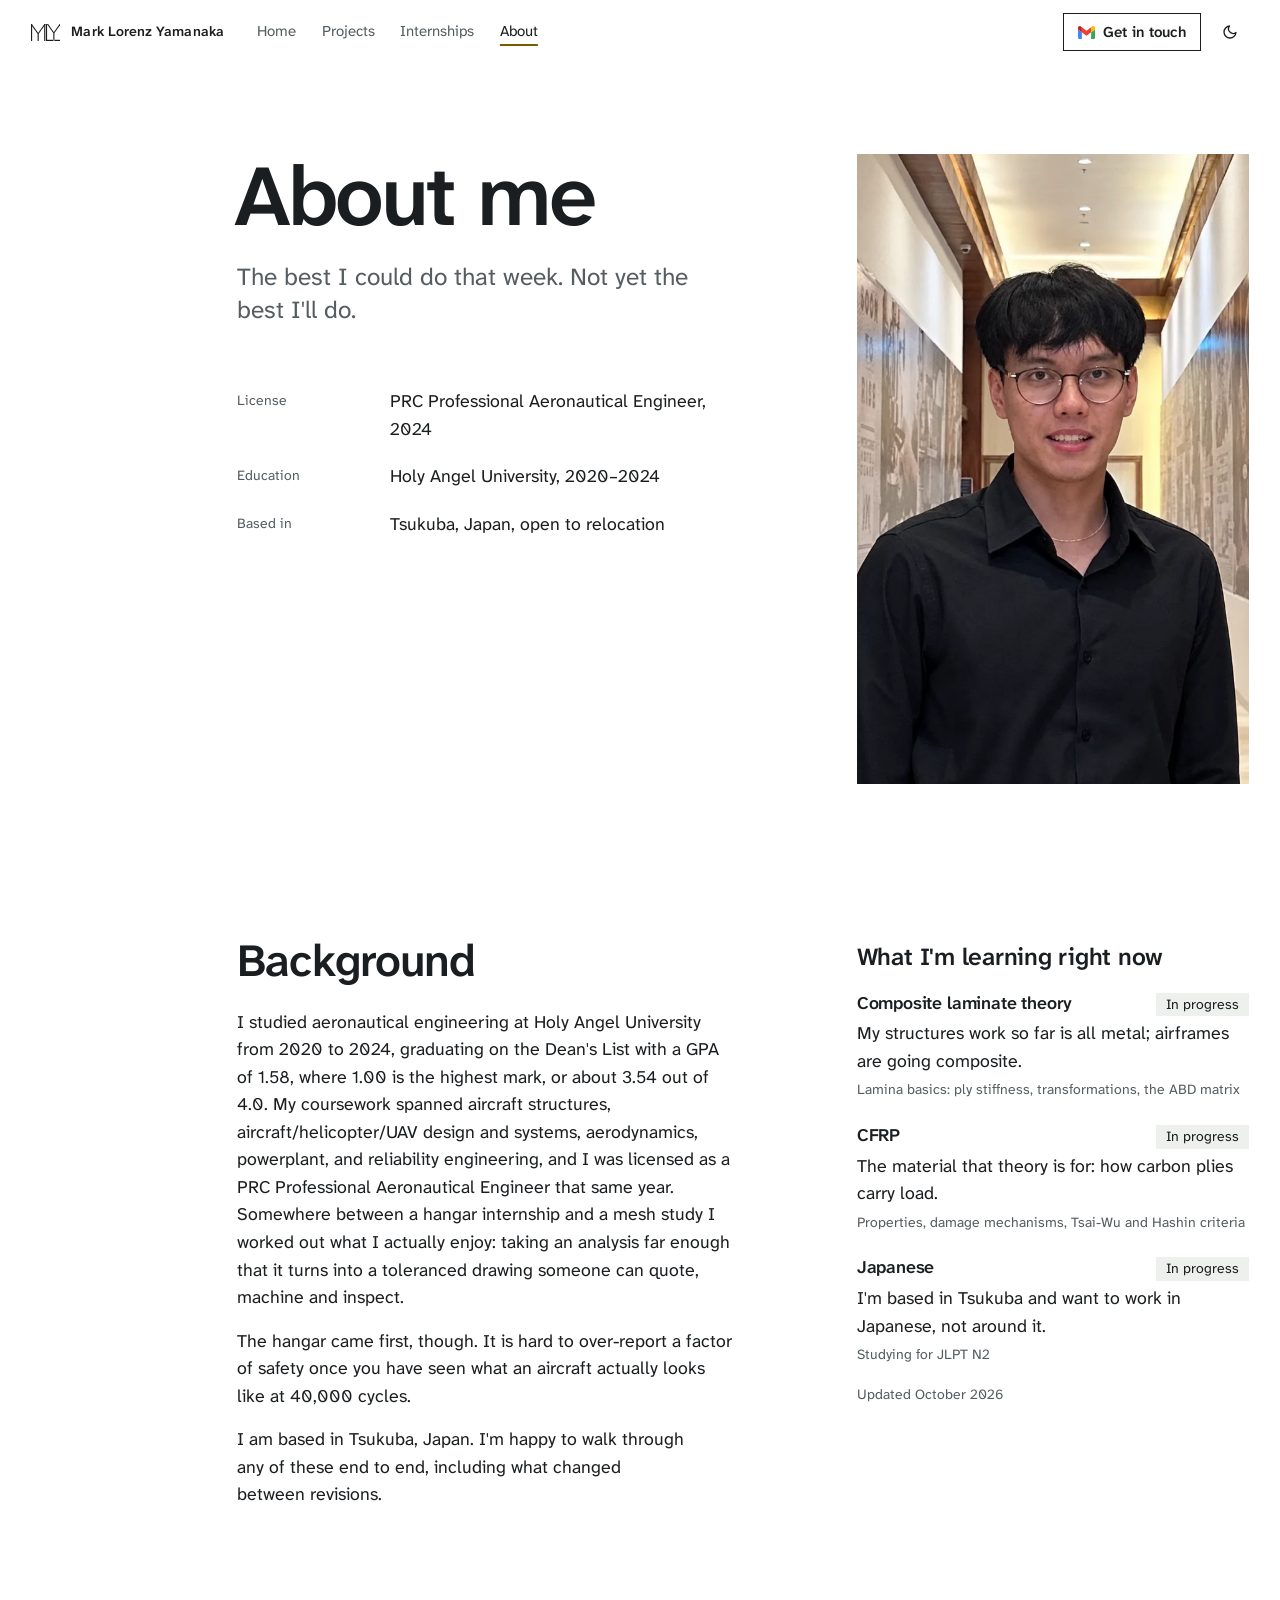
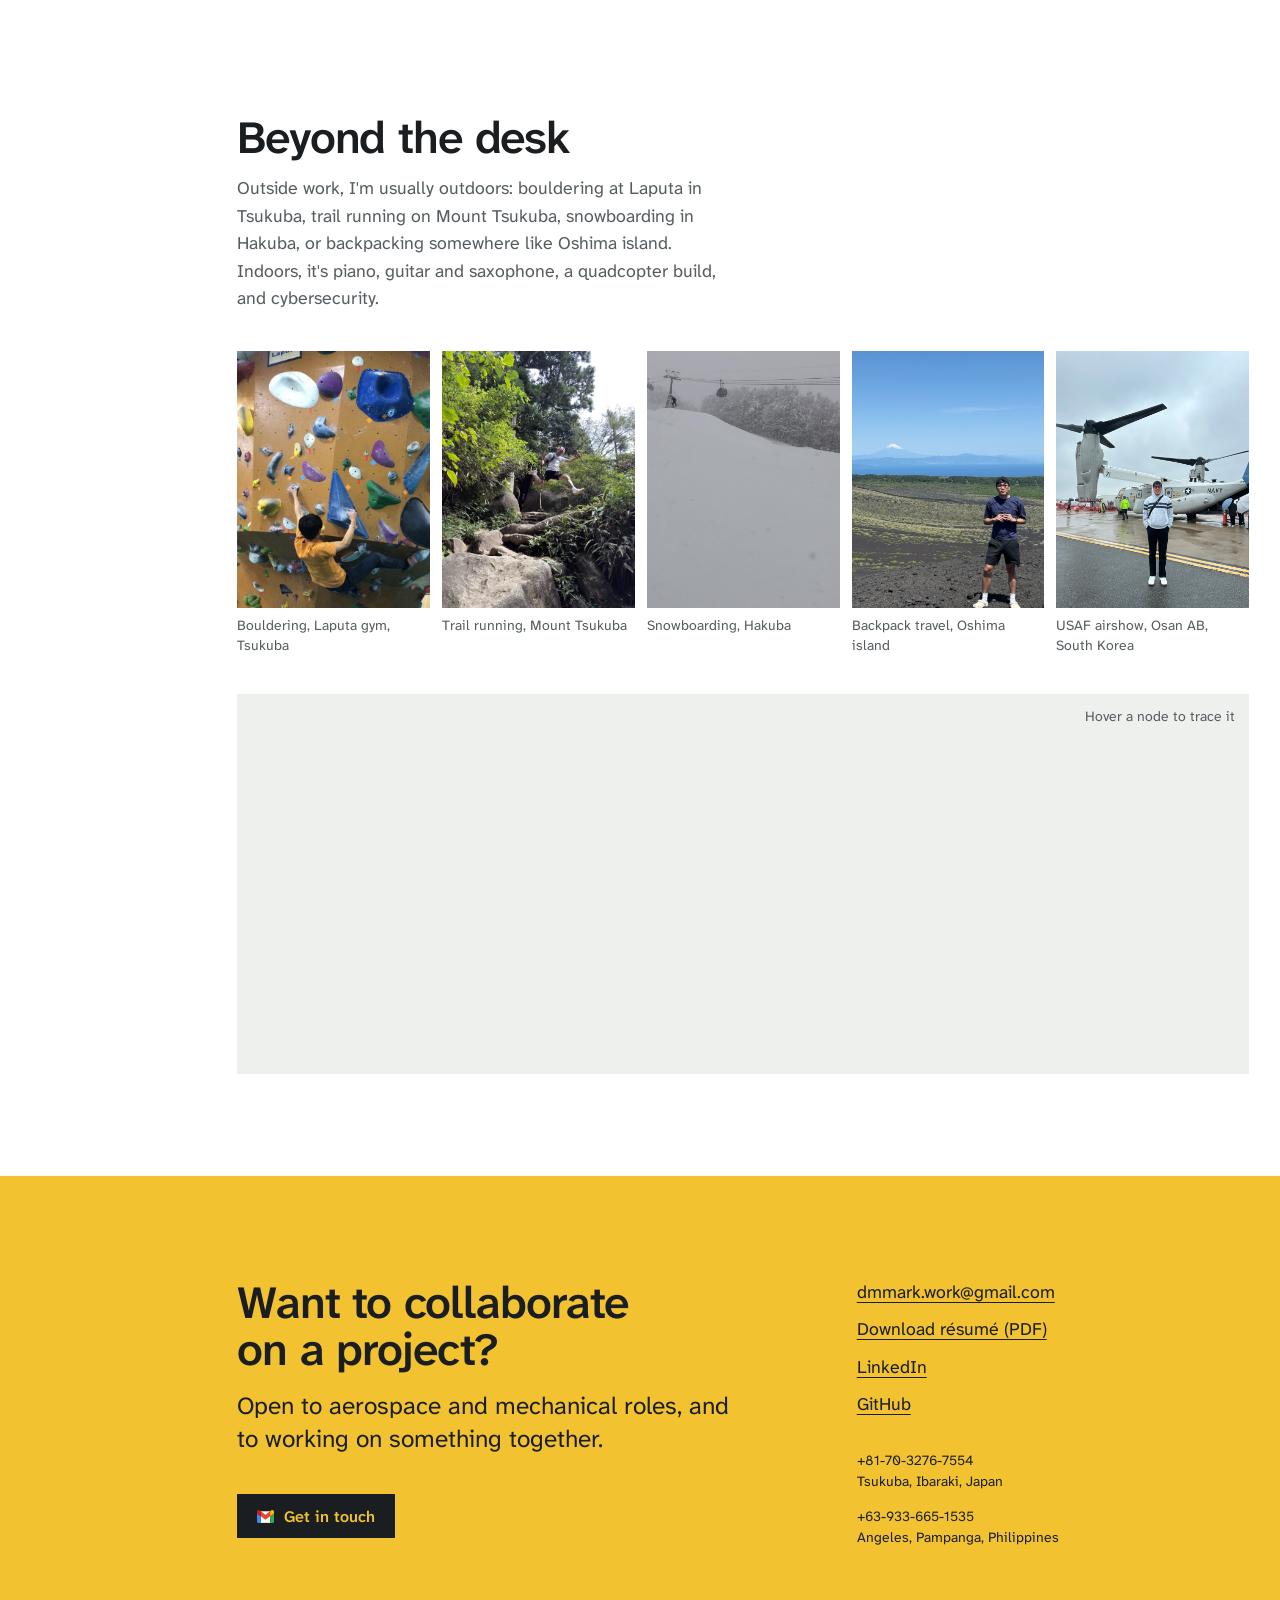
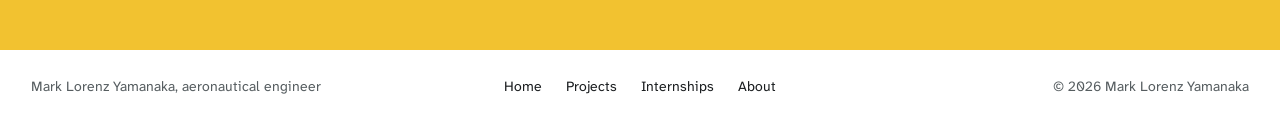
==== commit 676926ca: "Accent: taxiway yellow instead of primer green Black on yellow, as an airfield's direction signs are" ====
--- a/project/about.html
+++ b/project/about.html
@@ -194,7 +194,7 @@
   </div>
 </section>
 
-<!-- The close: every page ends on the primer, the one place the accent
+<!-- The close: every page ends on the yellow, the one place the accent
      floods, with the one action and the ways to reach him. -->
 <section id="contact" class="band" data-section="contact" aria-labelledby="contact-title">
   <div class="wrap grid12">
--- a/project/site.css
+++ b/project/site.css
@@ -13,20 +13,20 @@
 }
 
 /* ── Tokens ──────────────────────────────────────────────
-   Bare alclad aluminium and the primer inside every airframe: a white
-   ground, one aluminium step for surfaces, graphite ink, and the primer's
-   yellow-green as the one accent. The accent fills things (the action, the
-   switch, the closing band); where the same hue has to read as a line or a
-   word on the ground it is --accent-deep. */
+   Bare alclad aluminium and the airfield: a white ground, one aluminium
+   step for surfaces, graphite ink, and taxiway yellow as the one accent,
+   black on yellow as an airfield's direction signs are. The accent fills
+   things (the action, the switch, the closing band); where the same hue has
+   to read as a line or a word on the ground it is --accent-deep. */
 :root {
   color-scheme: light;
   --bg: #FFFFFF;
   --surface: #EEF0EE;
   --ink: #1B1E20;
   --muted: #565D60;
-  --accent: #C8D15A;
+  --accent: #F2C230;
   --accent-ink: #1B1E20;
-  --accent-deep: #5F6720;
+  --accent-deep: #7A5C00;
 
   --ease-out: cubic-bezier(0.23, 1, 0.32, 1);
   --ease-in-out: cubic-bezier(0.77, 0, 0.175, 1);
@@ -63,9 +63,9 @@
   --surface: #1B1F21;
   --ink: #E7EAE8;
   --muted: #9EA6A8;
-  --accent: #BCC45C;
+  --accent: #E8B923;
   --accent-ink: #121517;
-  --accent-deep: #D5DC7E;
+  --accent-deep: #F0CF5E;
 }
 
 *, *::before, *::after { box-sizing: border-box; }
@@ -229,8 +229,8 @@
 }
 
 /* ── Buttons ──────────────────────────────────────────────
-   Square corners, decided once. One filled primary (primer on the page, ink
-   on the primer band), one outlined action in the bar, one quiet tone-step
+   Square corners, decided once. One filled primary (yellow on the page, ink
+   on the yellow band), one outlined action in the bar, one quiet tone-step
    button for repositories. Presses scale to 0.97 on the way down. */
 .btn {
   display: inline-flex;
@@ -623,7 +623,7 @@
 .tool-icon .initials { font-size: 12px; font-weight: 700; letter-spacing: 0.02em; color: var(--muted); }
 
 /* ── The closing band ─────────────────────────────────────
-   Every page ends on the primer: the one place the accent floods. */
+   Every page ends on the yellow: the one place the accent floods. */
 .band { background: var(--accent); color: var(--accent-ink); padding: clamp(64px, 8vw, 128px) 0; }
 .band-title { font-size: var(--step-head); line-height: 1.04; letter-spacing: -0.025em; max-width: 16ch; }
 .band-text { margin-top: 16px; max-width: 34ch; font-size: var(--step-lead); line-height: 1.35; text-wrap: pretty; }
@@ -640,7 +640,7 @@
 }
 .band-bases { display: grid; gap: 14px; font-size: var(--step-small); line-height: 1.5; }
 .band-bases span { display: block; }
-/* On the primer the button is the band's own dark ink in both themes. */
+/* On the yellow the button is the band's own dark ink in both themes. */
 .band .btn-ink { background: var(--accent-ink); color: var(--accent); }
 @media (hover: hover) and (pointer: fine) {
   .band .btn-ink:hover { background: color-mix(in srgb, var(--accent-ink) 82%, var(--accent)); }
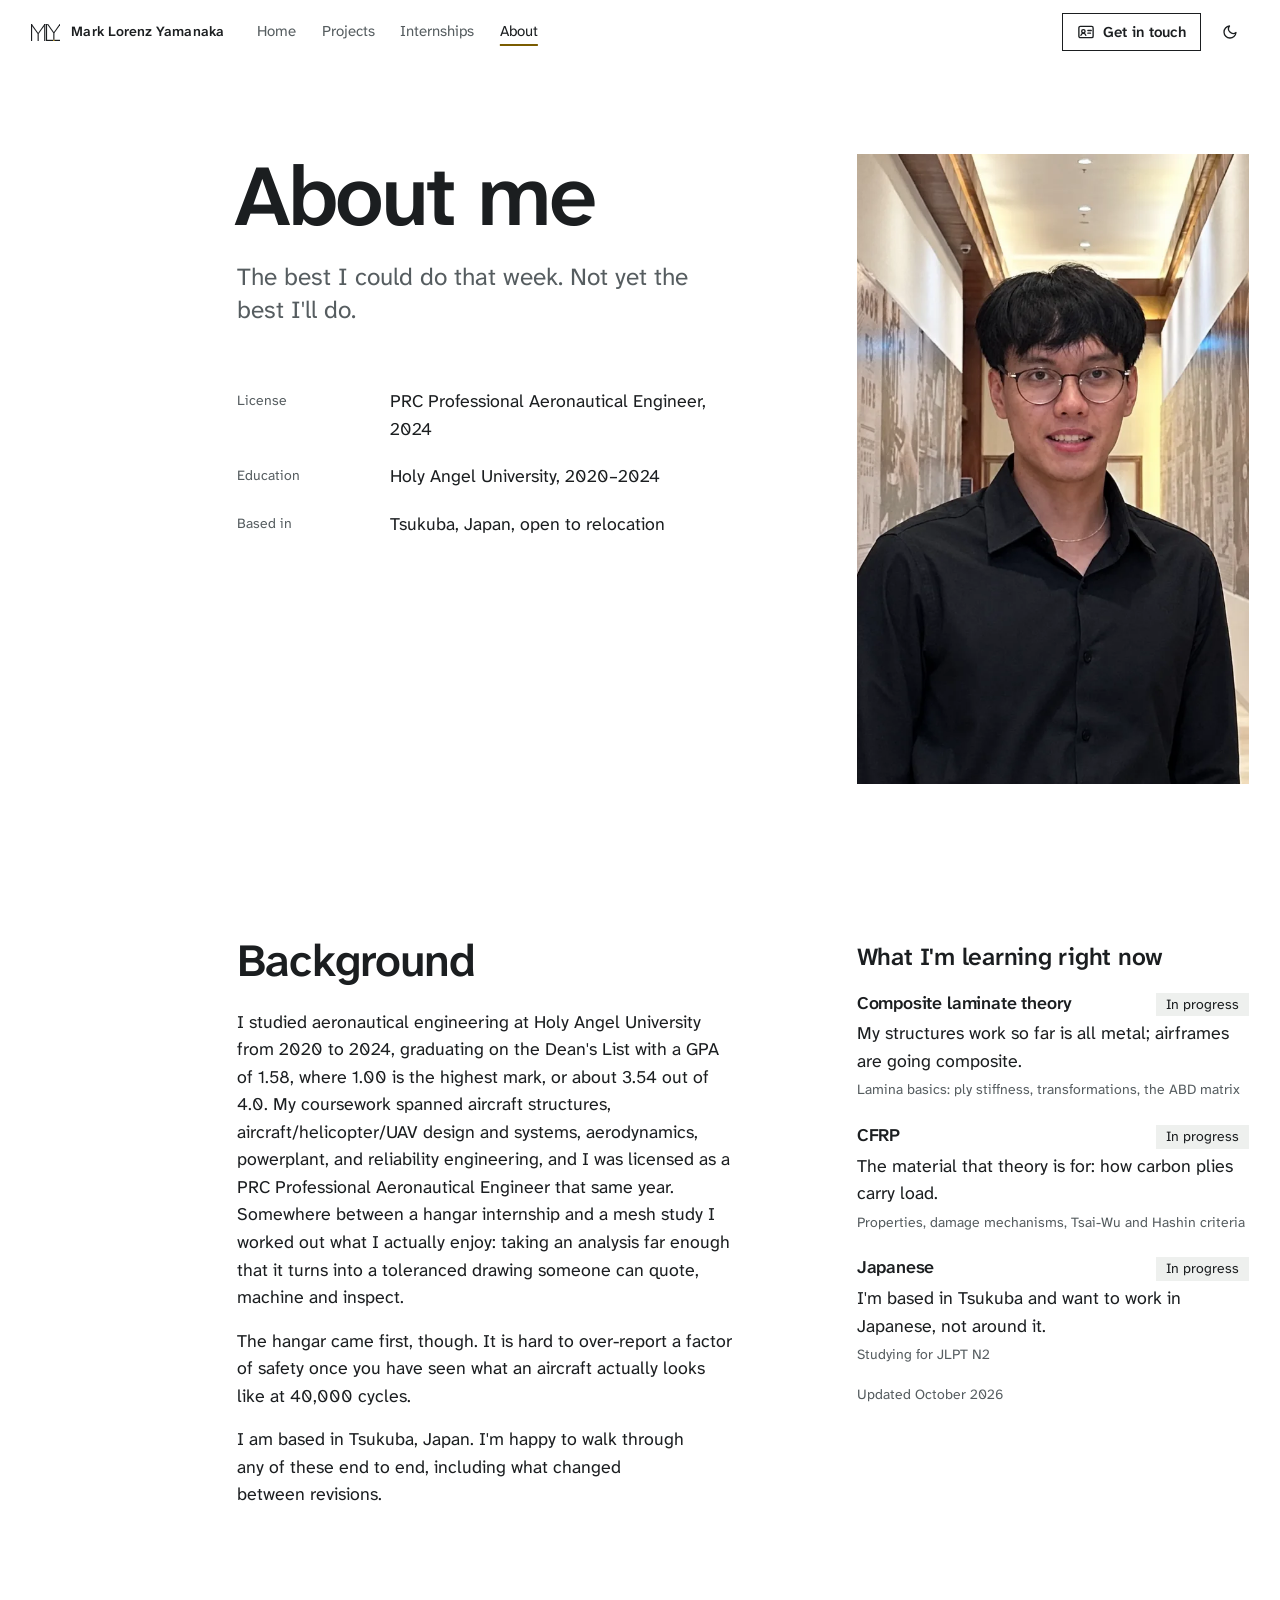
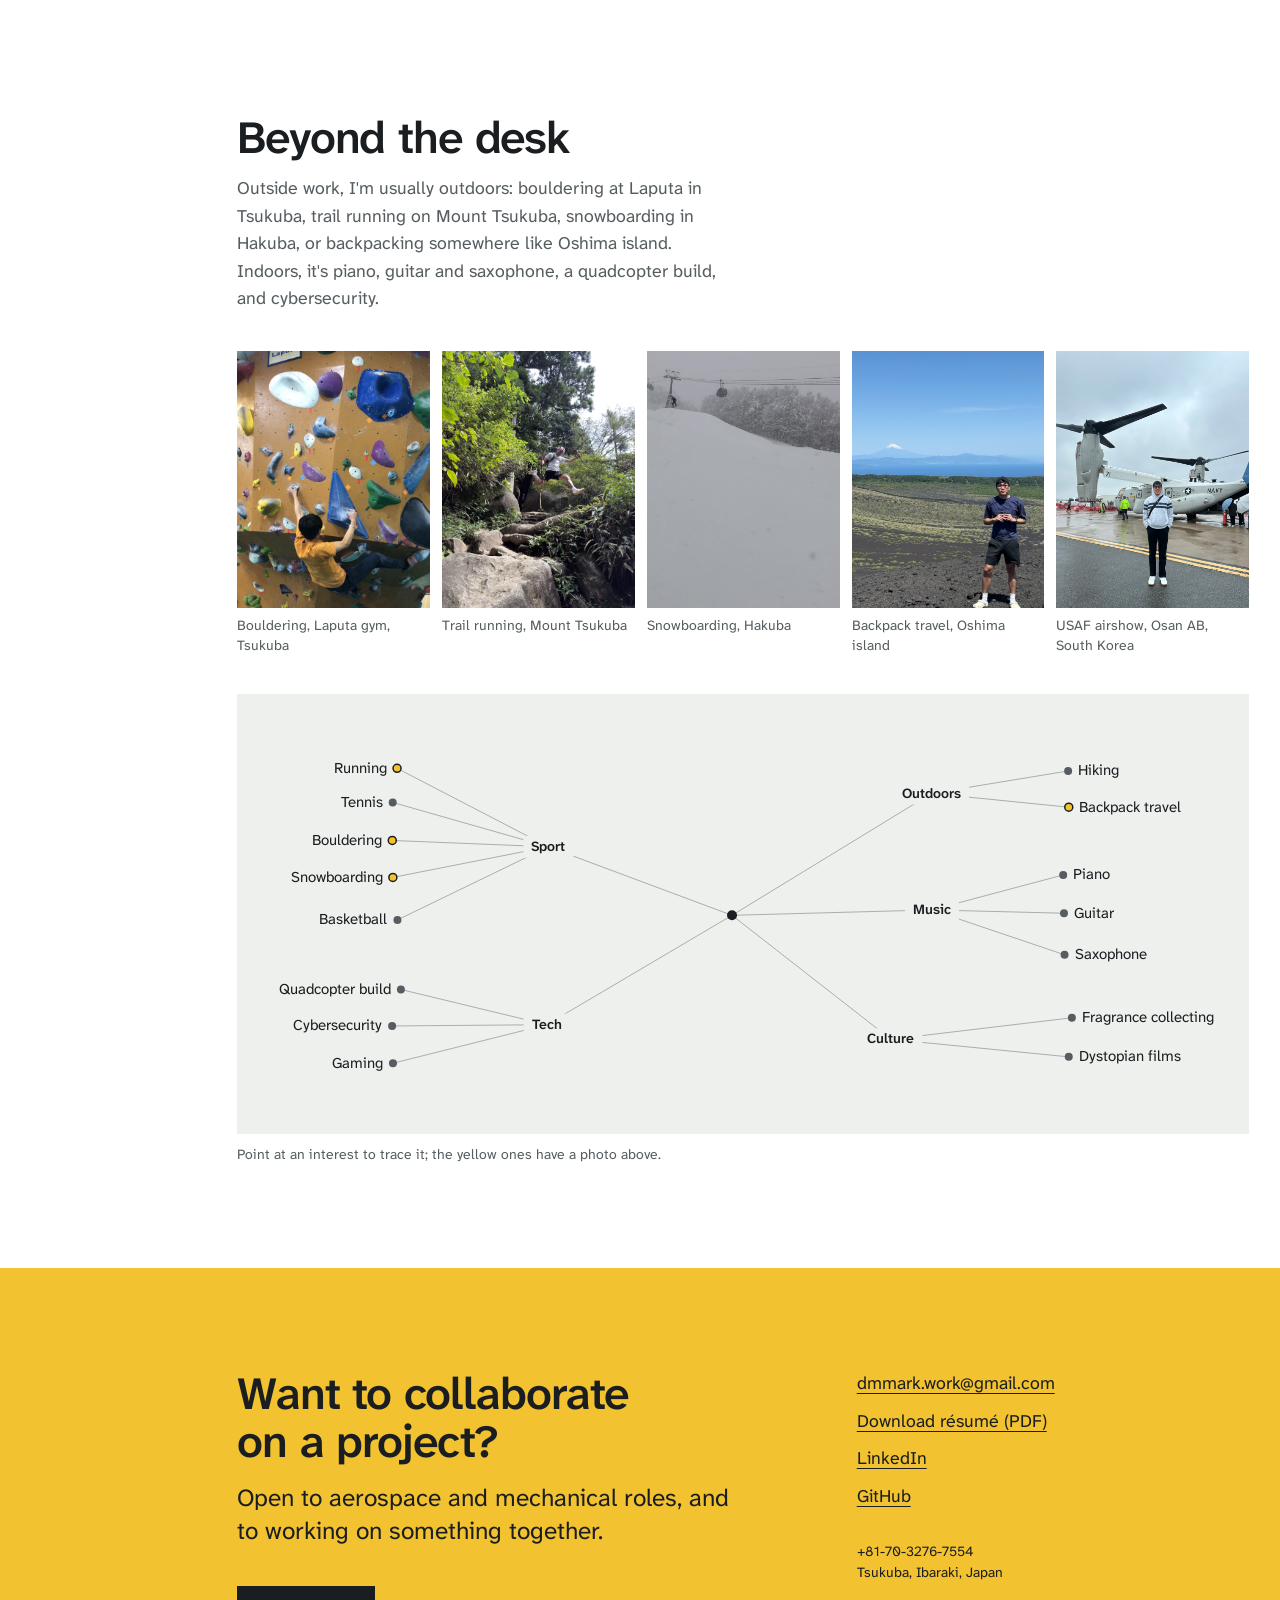
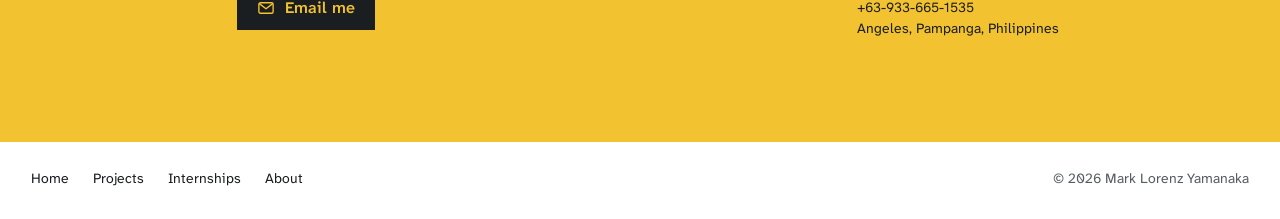
==== commit 2ef31f24: "Round 2: title, jump menu, report labels, contact button, interests graph - Home title: "Stress anal" ====
--- a/project/about.html
+++ b/project/about.html
@@ -106,7 +106,7 @@
     <a href="about" class="nav-link nav-page" aria-current="page">About</a>
     </div>
     <div class="nav-actions">
-    <a href="#contact" class="nav-cta btn btn-ghost"><svg class="icon-gmail" viewBox="52 42 88 66" xmlns="http://www.w3.org/2000/svg" aria-hidden="true"><path fill="#FFFFFF" d="M72 48h48v60H72z"/><path fill="#4285F4" d="M58 108h14V74L52 59v43c0 3.32 2.69 6 6 6"/><path fill="#34A853" d="M120 108h14c3.32 0 6-2.69 6-6V59l-20 15"/><path fill="#FBBC04" d="M120 48v26l20-15v-8c0-7.42-8.47-11.65-14.4-7.2"/><path fill="#EA4335" d="M72 74V48l24 18 24-18v26L96 92"/><path fill="#C5221F" d="M52 51v8l20 15V48l-5.6-4.2c-5.94-4.45-14.4-.22-14.4 7.2"/></svg><span class="cta-long">Get in touch</span><span class="cta-short">Contact</span></a>
+    <a href="#contact" class="nav-cta btn btn-ghost"><svg class="icon-contact" viewBox="0 0 24 24" fill="none" stroke="currentColor" stroke-width="1.8" stroke-linecap="round" stroke-linejoin="round" aria-hidden="true"><rect x="2.5" y="4.5" width="19" height="15" rx="2"/><circle cx="8.5" cy="11" r="2.25"/><path d="M5.25 16.5c.55-1.7 1.8-2.6 3.25-2.6s2.7.9 3.25 2.6"/><path d="M14.5 10h4.5M14.5 13.5h3.5"/></svg><span class="cta-long">Get in touch</span><span class="cta-short">Contact</span></a>
     <button id="theme-toggle" class="theme-toggle" aria-label="Toggle dark mode">
       <svg class="icon-moon" width="16" height="16" viewBox="0 0 24 24" fill="none" stroke="currentColor" stroke-width="2" stroke-linecap="round" stroke-linejoin="round" aria-hidden="true"><path d="M21 12.79A9 9 0 1 1 11.21 3 7 7 0 0 0 21 12.79z"/></svg>
       <svg class="icon-sun" width="16" height="16" viewBox="0 0 24 24" fill="none" stroke="currentColor" stroke-width="2" stroke-linecap="round" stroke-linejoin="round" aria-hidden="true"><circle cx="12" cy="12" r="4"/><path d="M12 2v2M12 20v2M4.93 4.93l1.41 1.41M17.66 17.66l1.41 1.41M2 12h2M20 12h2M6.34 17.66l-1.41 1.41M19.07 4.93l-1.41 1.41"/></svg>
@@ -179,17 +179,17 @@
       <p class="sec-lede beyond-text">Outside work, I'm usually outdoors: bouldering at Laputa in Tsukuba, trail running on Mount Tsukuba, snowboarding in Hakuba, or backpacking somewhere like Oshima island. Indoors, it's piano, guitar and saxophone, a quadcopter build, and cybersecurity.</p>
     </header>
     <ul class="hobby-strip col-wide">
-      <li class="rv" style="--rv:1"><figure><img src="figures/about/bouldering.png" alt="Indoor bouldering" loading="lazy" style="object-position:center;"><figcaption>Bouldering, Laputa gym, Tsukuba</figcaption></figure></li>
-      <li class="rv" style="--rv:2"><figure><img src="figures/about/rock-climbing.jpg" alt="Trail running on rocky terrain" loading="lazy" style="object-position:center;"><figcaption>Trail running, Mount Tsukuba</figcaption></figure></li>
-      <li class="rv" style="--rv:3"><figure><video src="figures/about/snowboard.mp4" poster="figures/about/snowboard-poster.jpg" muted loop playsinline preload="none" data-inview aria-label="Snowboarding in Hakuba"></video><figcaption>Snowboarding, Hakuba</figcaption></figure></li>
-      <li class="rv" style="--rv:4"><figure><img src="figures/about/travel-fuji.jpg" alt="Mt. Fuji from Oshima" loading="lazy" style="object-position:center 65%;"><figcaption>Backpack travel, Oshima island</figcaption></figure></li>
+      <li class="rv" data-interest="Bouldering" style="--rv:1"><figure><img src="figures/about/bouldering.png" alt="Indoor bouldering" loading="lazy" style="object-position:center;"><figcaption>Bouldering, Laputa gym, Tsukuba</figcaption></figure></li>
+      <li class="rv" data-interest="Running" style="--rv:2"><figure><img src="figures/about/rock-climbing.jpg" alt="Trail running on rocky terrain" loading="lazy" style="object-position:center;"><figcaption>Trail running, Mount Tsukuba</figcaption></figure></li>
+      <li class="rv" data-interest="Snowboarding" style="--rv:3"><figure><video src="figures/about/snowboard.mp4" poster="figures/about/snowboard-poster.jpg" muted loop playsinline preload="none" data-inview aria-label="Snowboarding in Hakuba"></video><figcaption>Snowboarding, Hakuba</figcaption></figure></li>
+      <li class="rv" data-interest="Backpack travel" style="--rv:4"><figure><img src="figures/about/travel-fuji.jpg" alt="Mt. Fuji from Oshima" loading="lazy" style="object-position:center 65%;"><figcaption>Backpack travel, Oshima island</figcaption></figure></li>
       <li class="rv" style="--rv:5"><figure><img src="figures/about/aviation-navy.jpg" alt="US Air Force airshow at Osan AB" loading="lazy" style="object-position:center top;"><figcaption>USAF airshow, Osan AB, South Korea</figcaption></figure></li>
     </ul>
     <div class="col-wide rv" style="--rv:3">
       <div id="hobby-graph" class="beyond-graph" data-ui role="img" aria-label="Interests: Running, Tennis, Bouldering, Snowboarding, Piano, Guitar, Saxophone, Backpack travel, Hiking, Basketball, Quadcopter build, Cybersecurity, Gaming, Fragrance collecting, Dystopian films">
         <canvas id="hobby-graph-canvas" style="position:absolute;inset:0;display:block;width:100%;height:100%;"></canvas>
-        <span class="graph-hint"><span class="hover-only">Hover a node to trace it</span><span class="touch-only">Tap a node to trace it</span></span>
-      </div>
+      </div>
+      <p class="graph-cap"><span class="hover-only">Point at an interest to trace it; the yellow ones have a photo above.</span><span class="touch-only">Tap an interest to trace it; the yellow ones have a photo above.</span></p>
     </div>
   </div>
 </section>
@@ -202,7 +202,7 @@
       <h2 id="contact-title" class="band-title">Want to collaborate on a project?</h2>
       <p class="band-text">Open to aerospace and mechanical roles, and to working on something together.</p>
       <div class="band-actions">
-        <a href="mailto:dmmark.work@gmail.com" class="btn btn-ink"><svg class="icon-gmail" viewBox="52 42 88 66" xmlns="http://www.w3.org/2000/svg" aria-hidden="true"><path fill="#FFFFFF" d="M72 48h48v60H72z"/><path fill="#4285F4" d="M58 108h14V74L52 59v43c0 3.32 2.69 6 6 6"/><path fill="#34A853" d="M120 108h14c3.32 0 6-2.69 6-6V59l-20 15"/><path fill="#FBBC04" d="M120 48v26l20-15v-8c0-7.42-8.47-11.65-14.4-7.2"/><path fill="#EA4335" d="M72 74V48l24 18 24-18v26L96 92"/><path fill="#C5221F" d="M52 51v8l20 15V48l-5.6-4.2c-5.94-4.45-14.4-.22-14.4 7.2"/></svg>Get in touch</a>
+        <a href="mailto:dmmark.work@gmail.com" class="btn btn-ink"><svg class="icon-mail" viewBox="0 0 24 24" fill="none" stroke="currentColor" stroke-width="1.8" stroke-linecap="round" stroke-linejoin="round" aria-hidden="true"><rect x="2.5" y="5" width="19" height="14" rx="2"/><path d="m3.5 6.5 8.5 6.5 8.5-6.5"/></svg>Email me</a>
       </div>
     </div>
     <div class="band-side col-side">
@@ -223,7 +223,6 @@
 
 <footer class="site-foot">
   <div class="wrap foot-line">
-    <span>Mark Lorenz Yamanaka, aeronautical engineer</span>
     <span class="foot-links"><a href="portfolio-light.html">Home</a><a href="projects">Projects</a><a href="internships">Internships</a><a href="about">About</a></span>
     <span>© 2026 Mark Lorenz Yamanaka</span>
   </div>
--- a/project/site.css
+++ b/project/site.css
@@ -207,17 +207,63 @@
   text-decoration-color: var(--accent-deep);
 }
 /* The chapter you are reading, after the page name on the Projects page. */
-.nav-here {
+.sr-only { position: absolute; width: 1px; height: 1px; overflow: hidden; clip-path: inset(50%); white-space: nowrap; }
+/* Projects: the chapter you are reading, after the page's name, opening a
+   list of all seven. A menu really floats, so it is the one thing here with
+   a shadow. */
+.nav-jump-wrap { position: relative; margin-left: calc(-1 * clamp(16px, 2vw, 32px) + 8px); }
+.nav-jump {
+  display: inline-flex;
+  align-items: center;
+  gap: 7px;
+  min-height: 40px;
+  padding: 0 4px;
+  border: 0;
+  background: none;
   color: var(--muted);
   font-size: 15px;
-  white-space: nowrap;
-  overflow: hidden;
-  text-overflow: ellipsis;
-}
-.nav-here:empty { display: none; }
-@media (max-width: 999.98px) { .nav-here { display: none; } }
-.nav-here { margin-left: calc(-1 * clamp(16px, 2vw, 32px) + 10px); }
-.nav-here::before { content: "/"; margin-right: 0.5em; color: var(--muted); }
+  cursor: pointer;
+  transition: color 150ms ease, transform 120ms var(--ease-out);
+}
+.nav-jump:active { transform: scale(0.97); }
+.nav-jump[aria-expanded="true"] { color: var(--ink); }
+.nav-here { max-width: 16ch; overflow: hidden; text-overflow: ellipsis; white-space: nowrap; color: var(--ink); }
+.nav-jump .icon-chev { transition: transform 180ms var(--ease-out); }
+.nav-jump[aria-expanded="true"] .icon-chev { transform: rotate(180deg); }
+.jump-menu {
+  position: absolute;
+  top: calc(100% + 10px);
+  left: -12px;
+  z-index: 50;
+  width: min(380px, calc(100vw - 2 * var(--margin)));
+  padding: 8px;
+  background: var(--bg);
+  box-shadow: 0 16px 40px rgb(0 0 0 / 0.14), 0 0 0 1px color-mix(in srgb, var(--ink) 10%, transparent); /* taste-skill-ignore: a floating menu */
+  transform-origin: 12px 0;
+  transition: opacity 160ms var(--ease-out), transform 160ms var(--ease-out);
+}
+@starting-style { .jump-menu:not([hidden]) { opacity: 0; transform: translateY(-4px) scale(0.98); } }
+[data-theme="dark"] .jump-menu { background: var(--surface); box-shadow: 0 16px 40px rgb(0 0 0 / 0.5), 0 0 0 1px color-mix(in srgb, var(--ink) 14%, transparent); } /* taste-skill-ignore: a floating menu */
+.jump-list { list-style: none; margin: 0; padding: 0; }
+.jump-list .grp { padding: 10px 12px 4px; color: var(--muted); font-size: var(--step-small); }
+.jump-list a {
+  display: grid;
+  grid-template-columns: minmax(0, 1fr) auto;
+  gap: 16px;
+  padding: 10px 12px;
+  color: var(--ink);
+  font-size: 15px;
+  text-decoration: none;
+}
+.jump-list .k { color: var(--muted); font-variant-numeric: tabular-nums; }
+.jump-list a.is-here { background: var(--accent); color: var(--accent-ink); }
+.jump-list a.is-here .k { color: var(--accent-ink); }
+.jump-list a:focus-visible { outline-offset: -2px; }
+@media (hover: hover) and (pointer: fine) {
+  .nav-jump:hover { color: var(--ink); }
+  .jump-list a:not(.is-here):hover { background: var(--surface); }
+  [data-theme="dark"] .jump-list a:not(.is-here):hover { background: var(--bg); }
+}
 .nav-chapter.active { color: var(--ink); }
 .nav-chapter { display: none; }
 .nav-actions {
@@ -252,7 +298,7 @@
               transform 120ms var(--ease-out);
 }
 .btn svg { width: 16px; height: 16px; flex: none; pointer-events: none; }
-.btn .icon-gmail { width: 17px; height: 13px; }
+.btn .icon-contact, .btn .icon-mail { width: 18px; height: 18px; }
 .btn:active { transform: scale(0.97); }
 .btn-primary { background: var(--accent); color: var(--accent-ink); }
 .btn-ink { background: var(--ink); color: var(--bg); }
@@ -648,21 +694,20 @@
 
 .site-foot { padding: 26px 0 30px; color: var(--muted); font-size: var(--step-small); }
 .foot-line {
-  display: grid;
-  grid-template-columns: 1fr auto 1fr;
+  display: flex;
+  flex-wrap: wrap;
+  justify-content: space-between;
   align-items: baseline;
   gap: 12px 24px;
 }
 .foot-links { display: flex; flex-wrap: wrap; gap: 6px 24px; }
 .foot-links a { color: var(--ink); text-decoration: none; }
-.foot-line > :last-child { justify-self: end; }
 @media (hover: hover) and (pointer: fine) {
   .foot-links a:hover { text-decoration: underline; text-underline-offset: 0.2em; }
   .band-links a:hover { text-decoration-thickness: 0.12em; }
 }
 @media (max-width: 759.98px) {
-  .foot-line { grid-template-columns: minmax(0, 1fr); gap: 8px; }
-  .foot-line > :last-child { justify-self: start; }
+  .foot-line { flex-direction: column; gap: 10px; }
 }
 
 /* ── Inner pages: the head ─────────────────────────────── */
@@ -799,10 +844,22 @@
 
 /* Problem, approach, verification, lesson: a report's order, read down the
    labels alone or in full. */
-.proj-layers { display: grid; grid-template-columns: minmax(0, 1fr); gap: 4px; margin: 32px 0 26px; }
-.proj-layers dt { font-size: var(--step-small); font-weight: 580; color: var(--muted); margin-top: 16px; }
+.proj-layers { display: grid; grid-template-columns: minmax(0, 1fr); gap: 6px; margin: 36px 0 28px; }
+.proj-layers dt {
+  margin-top: 20px;
+  font-size: var(--step-body);
+  font-weight: 650;
+  letter-spacing: -0.005em;
+  color: var(--ink);
+}
 .proj-layers dt:first-child { margin-top: 0; }
 .proj-layers dd { margin: 0; max-width: 54ch; text-wrap: pretty; }
+/* From a tablet up, the labels take their own column, so a reader can run
+   down "Problem, Approach, Verification, Lesson" without reading the text. */
+@media (min-width: 560px) {
+  .proj-layers { grid-template-columns: 7.2em minmax(0, 1fr); column-gap: 20px; row-gap: 22px; }
+  .proj-layers dt { margin-top: 0; }
+}
 .proj-repo-btn { align-self: flex-start; margin-top: 4px; }
 .proj-section:nth-of-type(even) .btn-quiet { background: var(--bg); }
 .proj-repo-note { margin-top: 10px; color: var(--muted); font-size: var(--step-small); }
@@ -1076,8 +1133,11 @@
 }
 .beyond-carousel .hobby-slide > img,
 .beyond-carousel .hobby-slide > video { position: relative; object-fit: cover !important; }
-.beyond-graph { position: relative; height: 380px; background: var(--surface); overflow: hidden; }
-.graph-hint { position: absolute; top: 12px; right: 14px; color: var(--muted); font-size: var(--step-small); pointer-events: none; }
+.beyond-graph { position: relative; height: 440px; background: var(--surface); overflow: hidden; }
+.graph-cap { margin-top: 10px; color: var(--muted); font-size: var(--step-small); }
+.hobby-strip figure { transition: opacity 200ms ease; }
+.hobby-strip.is-tracing li:not(.is-on) figure { opacity: 0.32; }
+.hobby-strip li.is-on figcaption { color: var(--ink); }
 .beyond-text { max-width: 46ch; text-wrap: pretty; }
 @media (min-width: 1100px) {
   .beyond-carousel-cell { grid-column: 3 / span 3; }
--- a/project/site-mobile.css
+++ b/project/site-mobile.css
@@ -18,7 +18,7 @@
   .nav-inner { gap: 12px; }
   .btn-ghost { position: relative; min-height: 36px; padding: 0 12px; }
   .btn-ghost::after { content: ''; position: absolute; inset: -4px -2px; }
-  .nav-here { display: none; }
+  .nav-jump-wrap { display: none; }
 
   nav.nav-collapsed .nav-menu-btn {
     display: inline-flex;
@@ -79,6 +79,12 @@
     nav.nav-collapsed .nav-scroll .nav-link { transition-delay: 0s; transform: none; }
   }
   html.menu-open { overflow: hidden; }
+}
+
+/* Between phone and desktop the bar keeps the mark and drops the name, so
+   the four pages, the chapter jumper and the action share one row. */
+@media (min-width: 760.02px) and (max-width: 999.98px) {
+  .brand > span { display: none; }
 }
 
 /* ── Home on a phone: the title first, then the evidence ─
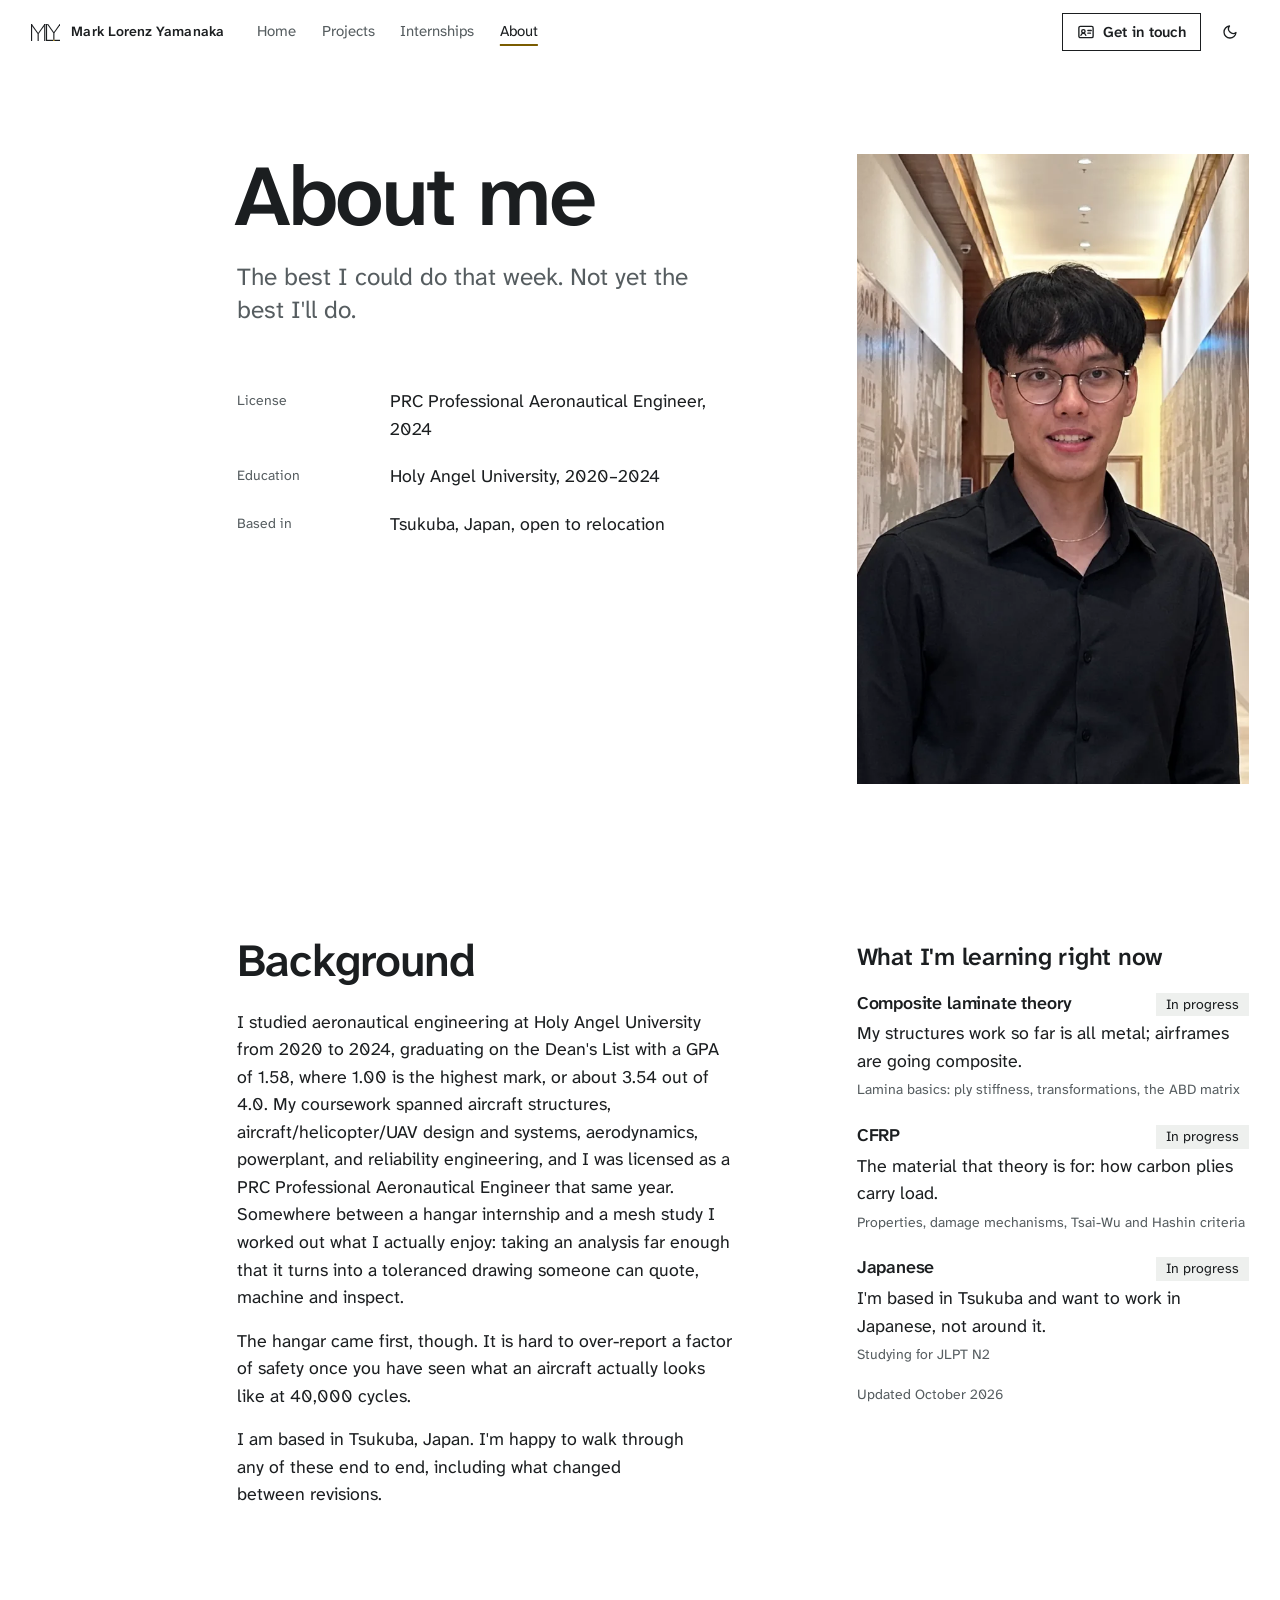
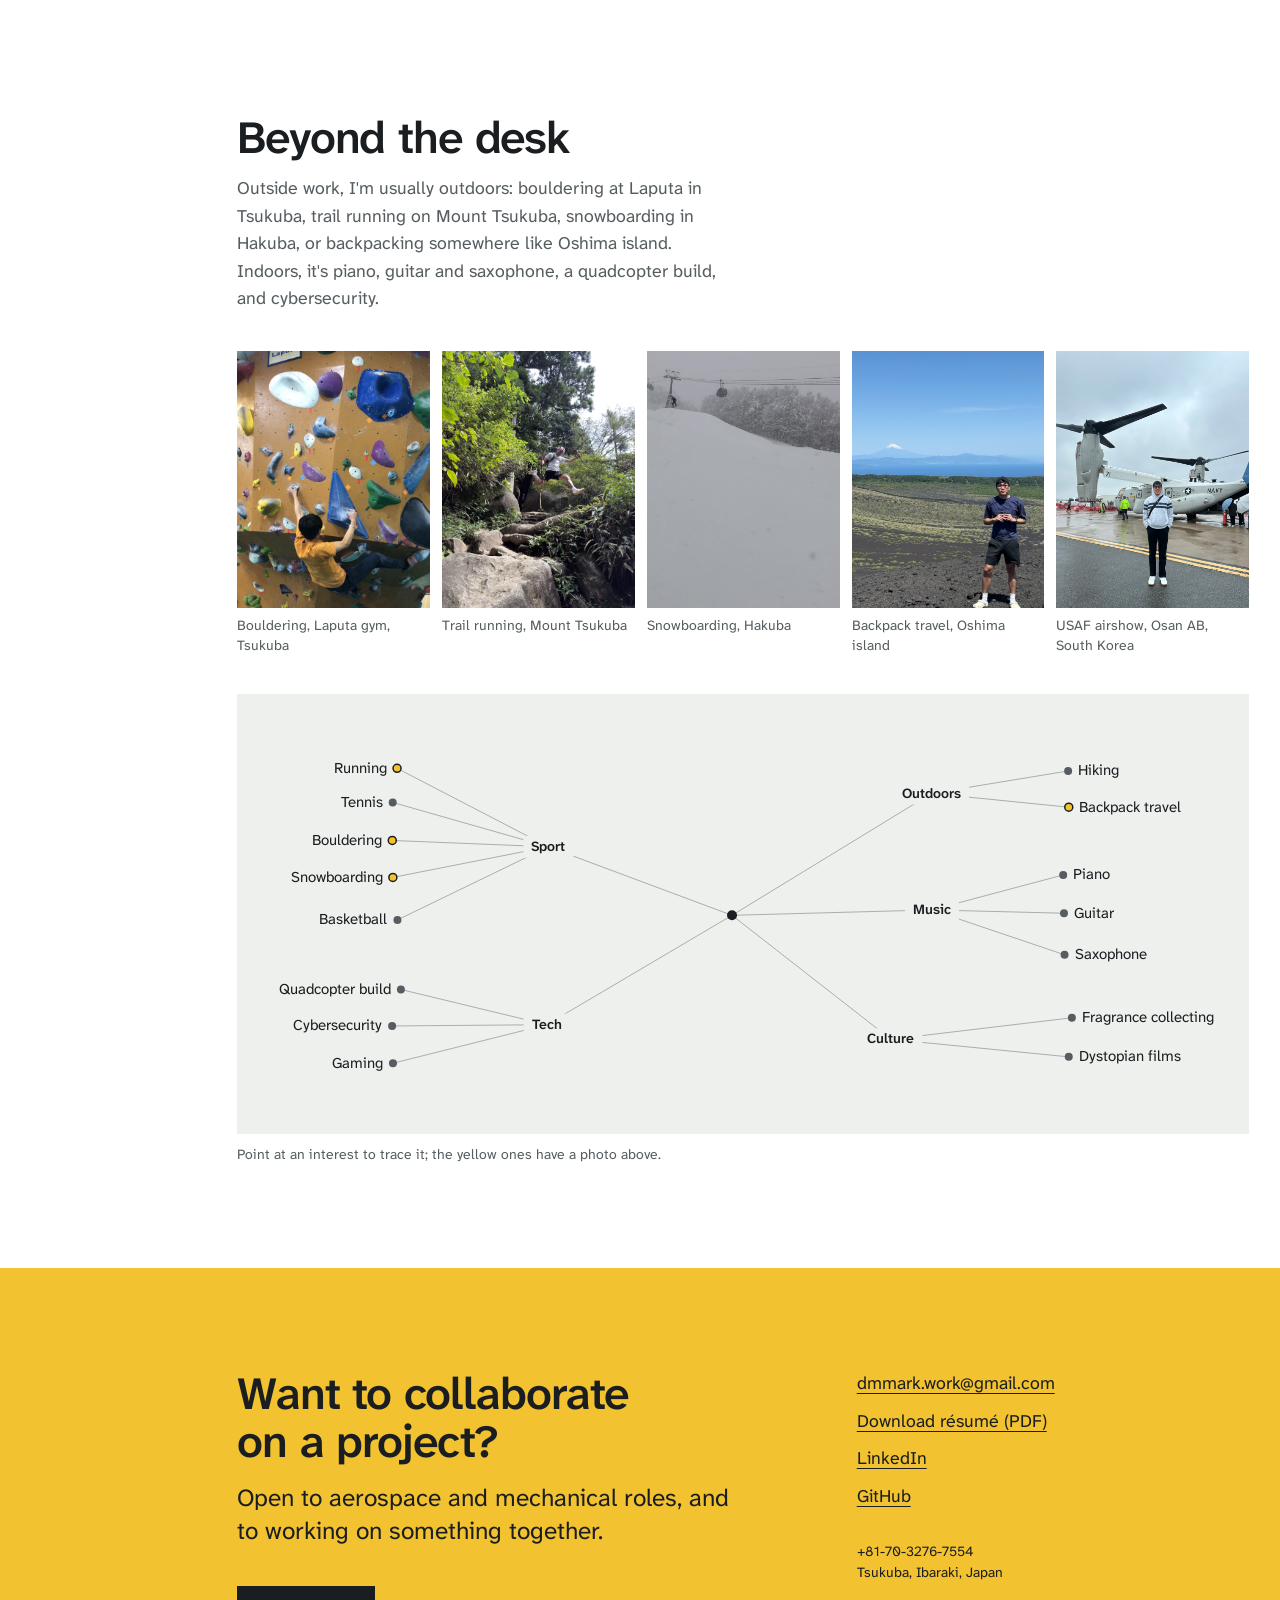
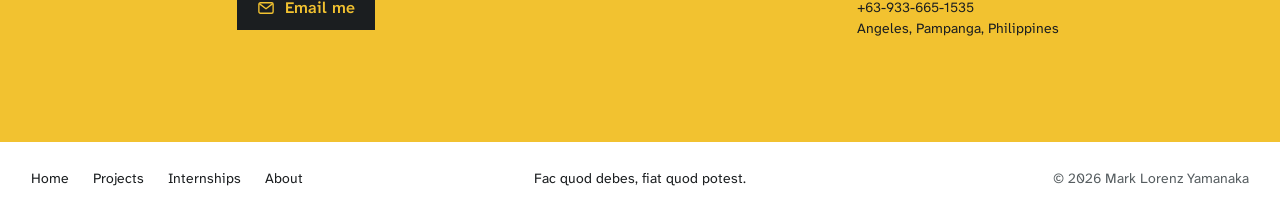
==== commit 86d66a19: "Footer: the motto at the centre of the line "Fac quod debes, fiat quod potest." sits between the pag" ====
--- a/project/about.html
+++ b/project/about.html
@@ -224,7 +224,8 @@
 <footer class="site-foot">
   <div class="wrap foot-line">
     <span class="foot-links"><a href="portfolio-light.html">Home</a><a href="projects">Projects</a><a href="internships">Internships</a><a href="about">About</a></span>
-    <span>© 2026 Mark Lorenz Yamanaka</span>
+    <p class="foot-quote" lang="la">Fac quod debes, fiat quod potest.</p>
+    <span class="foot-copy">© 2026 Mark Lorenz Yamanaka</span>
   </div>
 </footer>
 
--- a/project/site.css
+++ b/project/site.css
@@ -693,21 +693,26 @@
 }
 
 .site-foot { padding: 26px 0 30px; color: var(--muted); font-size: var(--step-small); }
+/* Three things on one baseline: the pages at the left margin, the motto
+   centred whatever the two ends measure, the copyright at the right. */
 .foot-line {
-  display: flex;
-  flex-wrap: wrap;
-  justify-content: space-between;
+  display: grid;
+  grid-template-columns: 1fr auto 1fr;
   align-items: baseline;
   gap: 12px 24px;
 }
+.foot-quote { color: var(--ink); text-align: center; }
+.foot-copy { justify-self: end; }
 .foot-links { display: flex; flex-wrap: wrap; gap: 6px 24px; }
 .foot-links a { color: var(--ink); text-decoration: none; }
 @media (hover: hover) and (pointer: fine) {
   .foot-links a:hover { text-decoration: underline; text-underline-offset: 0.2em; }
   .band-links a:hover { text-decoration-thickness: 0.12em; }
 }
-@media (max-width: 759.98px) {
-  .foot-line { flex-direction: column; gap: 10px; }
+@media (max-width: 899.98px) {
+  .foot-line { grid-template-columns: minmax(0, 1fr); gap: 10px; }
+  .foot-quote { text-align: left; }
+  .foot-copy { justify-self: start; }
 }
 
 /* ── Inner pages: the head ─────────────────────────────── */
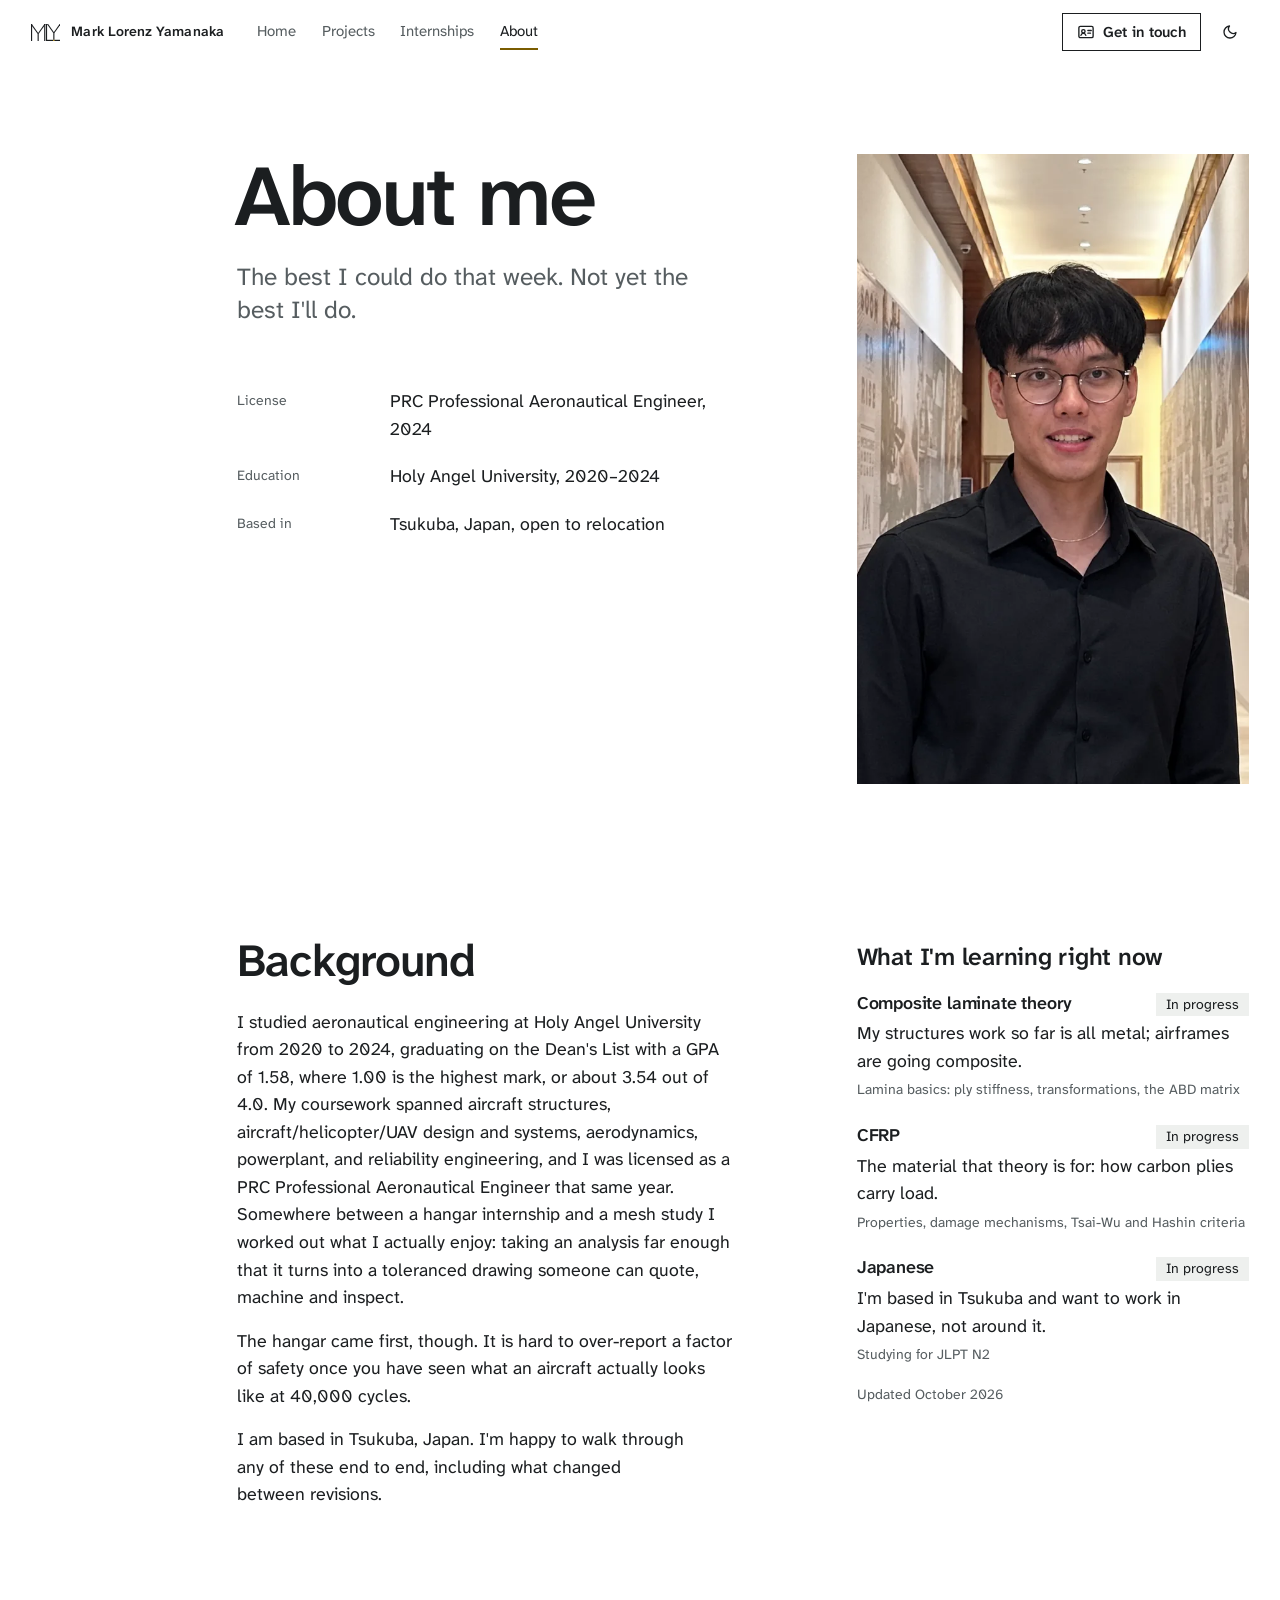
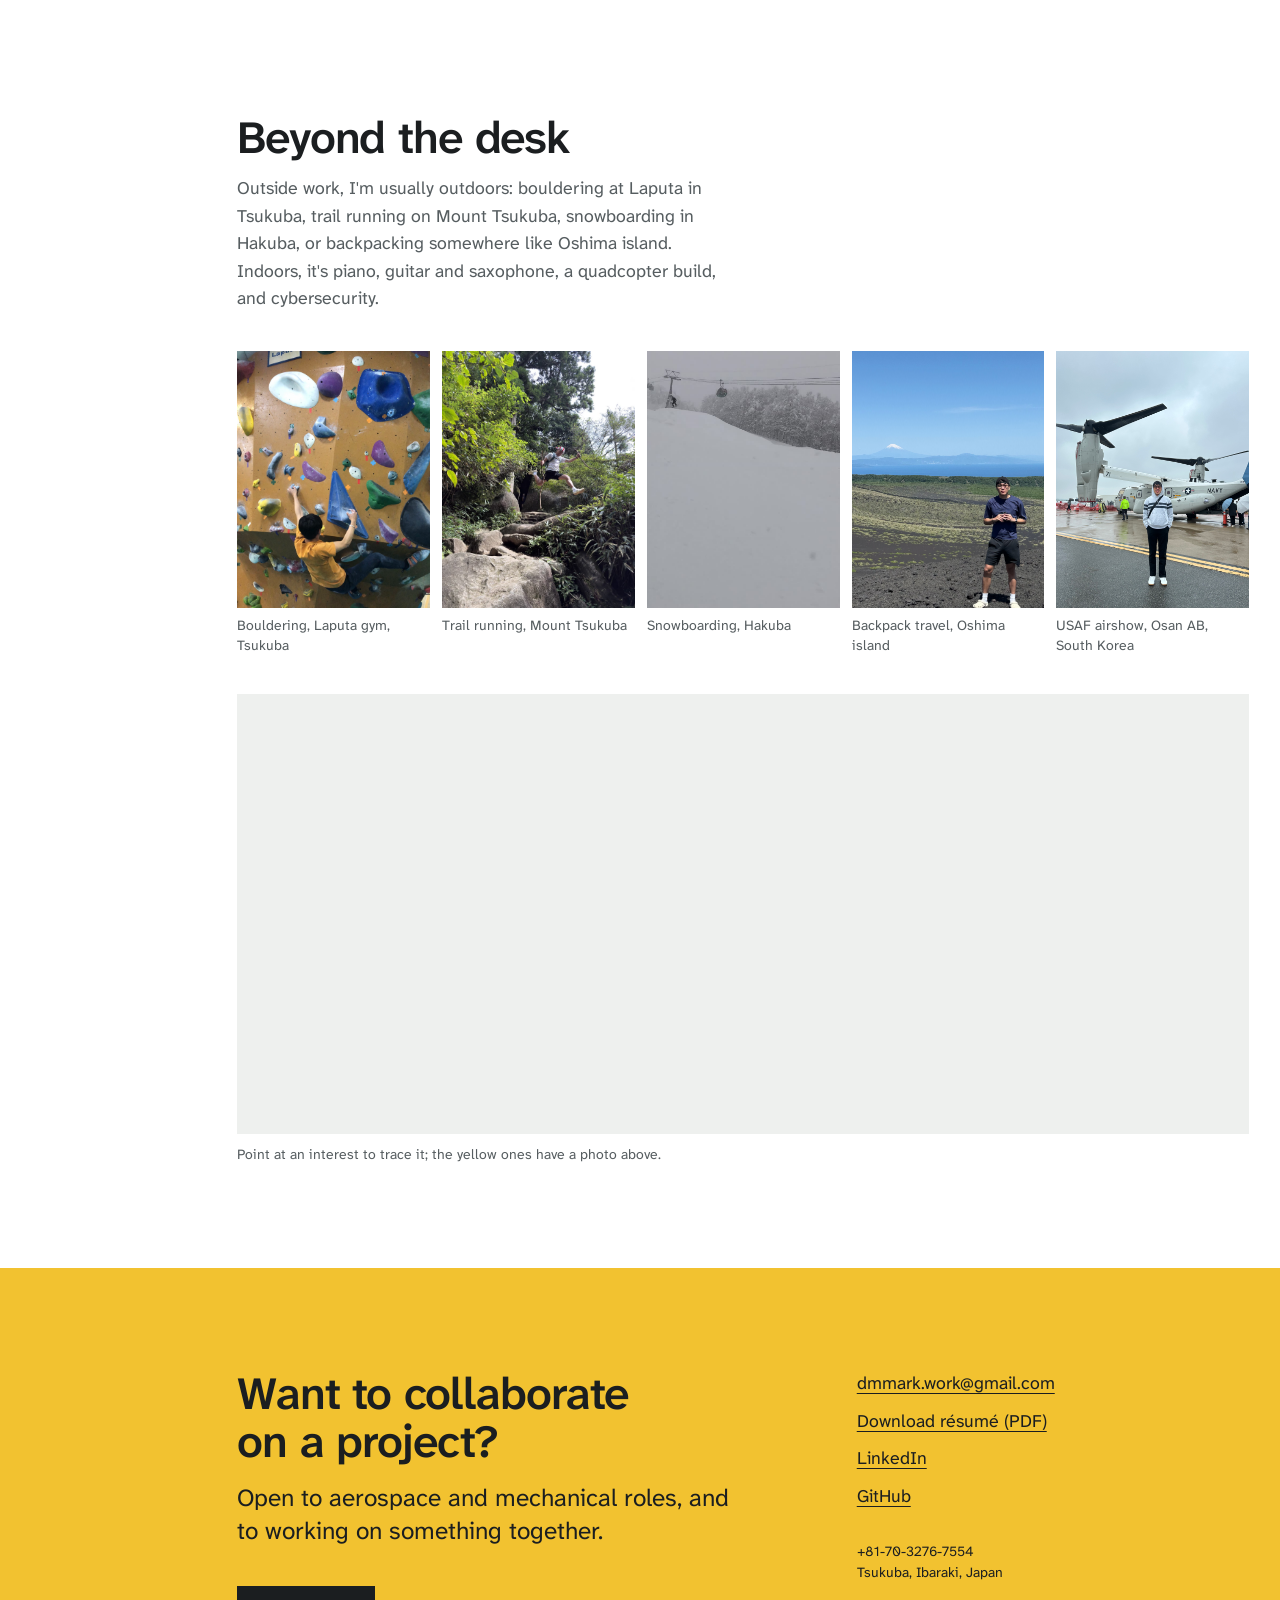
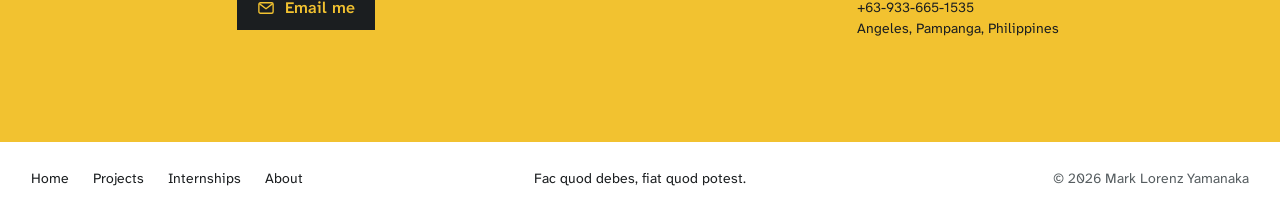
==== commit 22c74531: "Motion: page transitions and a jump that glides instead of racing Between pages: a cross-document vi" ====
--- a/project/about.html
+++ b/project/about.html
@@ -103,7 +103,7 @@
     <a href="portfolio-light.html" class="nav-link nav-page">Home</a>
     <a href="projects" class="nav-link nav-page">Projects</a>
     <a href="internships" class="nav-link nav-page">Internships</a>
-    <a href="about" class="nav-link nav-page" aria-current="page">About</a>
+    <a href="about" class="nav-link nav-page" aria-current="page">About<span class="nav-mark" aria-hidden="true"></span></a>
     </div>
     <div class="nav-actions">
     <a href="#contact" class="nav-cta btn btn-ghost"><svg class="icon-contact" viewBox="0 0 24 24" fill="none" stroke="currentColor" stroke-width="1.8" stroke-linecap="round" stroke-linejoin="round" aria-hidden="true"><rect x="2.5" y="4.5" width="19" height="15" rx="2"/><circle cx="8.5" cy="11" r="2.25"/><path d="M5.25 16.5c.55-1.7 1.8-2.6 3.25-2.6s2.7.9 3.25 2.6"/><path d="M14.5 10h4.5M14.5 13.5h3.5"/></svg><span class="cta-long">Get in touch</span><span class="cta-short">Contact</span></a>
--- a/project/site.css
+++ b/project/site.css
@@ -199,12 +199,15 @@
   white-space: nowrap;
   transition: color 150ms ease;
 }
-.nav-link[aria-current="page"] {
-  color: var(--ink);
-  text-decoration: underline;
-  text-decoration-thickness: 2px;
-  text-underline-offset: 8px;
-  text-decoration-color: var(--accent-deep);
+.nav-link[aria-current="page"] { color: var(--ink); }
+.nav-mark {
+  position: absolute;
+  left: 0;
+  right: 0;
+  bottom: 4px;
+  height: 2px;
+  background: var(--accent-deep);
+  pointer-events: none;
 }
 /* The chapter you are reading, after the page name on the Projects page. */
 .sr-only { position: absolute; width: 1px; height: 1px; overflow: hidden; clip-path: inset(50%); white-space: nowrap; }
@@ -1245,7 +1248,35 @@
    The whole page changes as one object: a view transition crossfades a
    snapshot, and per-element colour transitions are held off underneath. */
 .theme-swap *, .theme-swap *::before, .theme-swap *::after { transition: none !important; }
-::view-transition-old(root), ::view-transition-new(root) { animation-duration: 220ms; animation-timing-function: ease; }
+/* ── Moving between pages ─────────────────────────────────
+   A cross-document view transition. The bar is its own layer and holds
+   still, the yellow mark under the current page slides to the page you
+   chose, and the page under the bar fades out fast while the new one
+   fades in and settles 10px, all inside 300ms. Browsers without cross-page
+   view transitions load the page as before. */
+@view-transition { navigation: auto; }
+nav.bar { view-transition-name: site-bar; }
+.nav-mark { view-transition-name: nav-mark; }
+@keyframes vt-out { to { opacity: 0; } }
+@keyframes vt-in { from { opacity: 0; transform: translateY(10px); } }
+@keyframes vt-fade-in { from { opacity: 0; } }
+::view-transition-old(root) { animation: 120ms var(--ease-out) both vt-out; }
+::view-transition-new(root) { animation: 280ms var(--ease-out) 40ms both vt-in; }
+/* The bar is near enough the same on every page that it swaps in one
+   frame; crossfading it ghosted the links that shift on Projects. */
+::view-transition-old(site-bar) { animation: none; opacity: 0; }
+::view-transition-new(site-bar) { animation: none; }
+::view-transition-group(nav-mark) { animation-duration: 300ms; animation-timing-function: var(--ease-in-out); }
+/* The theme switch keeps its plain crossfade of the whole page. */
+.theme-swap::view-transition-old(root) { animation: 220ms ease both vt-out; }
+.theme-swap::view-transition-new(root) { animation: 220ms ease both vt-fade-in; }
+.theme-swap::view-transition-old(site-bar) { opacity: 1; animation: 220ms ease both vt-out; }
+.theme-swap::view-transition-new(site-bar) { animation: 220ms ease both vt-fade-in; }
+@media (prefers-reduced-motion: reduce) {
+  ::view-transition-old(root) { animation: 120ms ease both vt-out; }
+  ::view-transition-new(root) { animation: 160ms ease both vt-fade-in; }
+  ::view-transition-group(*) { animation-duration: 0s; }
+}
 .theme-swap-fallback *, .theme-swap-fallback *::before, .theme-swap-fallback *::after {
   transition: background-color 220ms ease, color 220ms ease, fill 220ms ease !important;
 }
--- a/project/site-mobile.css
+++ b/project/site-mobile.css
@@ -65,7 +65,13 @@
                 opacity 200ms var(--ease-out) var(--d, 0ms),
                 transform 200ms var(--ease-out) var(--d, 0ms);
   }
-  nav.nav-collapsed .nav-scroll .nav-link[aria-current="page"] { text-underline-offset: 10px; }
+  nav.nav-collapsed .nav-scroll .nav-link[aria-current="page"] {
+    text-decoration: underline;
+    text-decoration-thickness: 2px;
+    text-underline-offset: 10px;
+    text-decoration-color: var(--accent-deep);
+  }
+  nav.nav-collapsed .nav-mark { display: none; }
   nav.nav-collapsed .nav-scroll .nav-chapter { display: flex; min-height: 48px; font-size: var(--step-body); color: var(--muted); padding-left: 16px; }
   nav.nav-collapsed .nav-scroll > :nth-child(2) { --d: 30ms; }
   nav.nav-collapsed .nav-scroll > :nth-child(3) { --d: 60ms; }
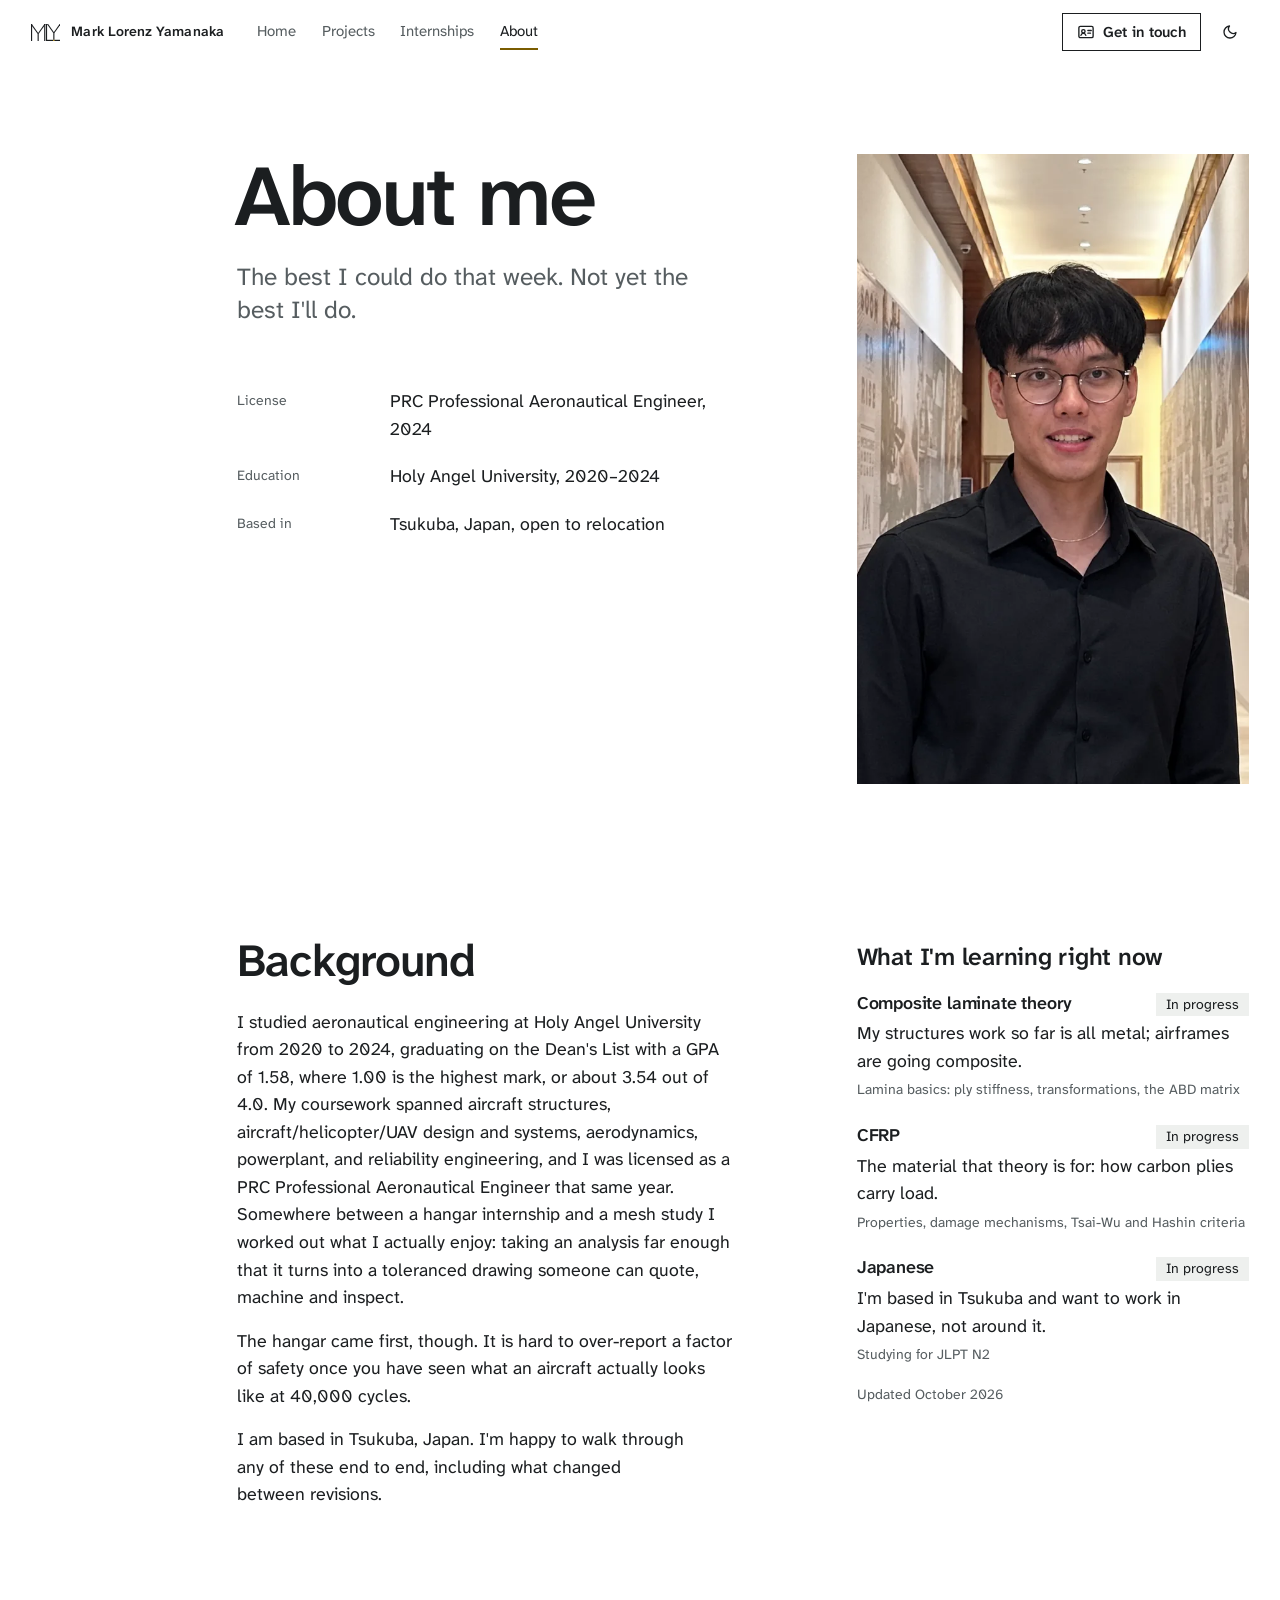
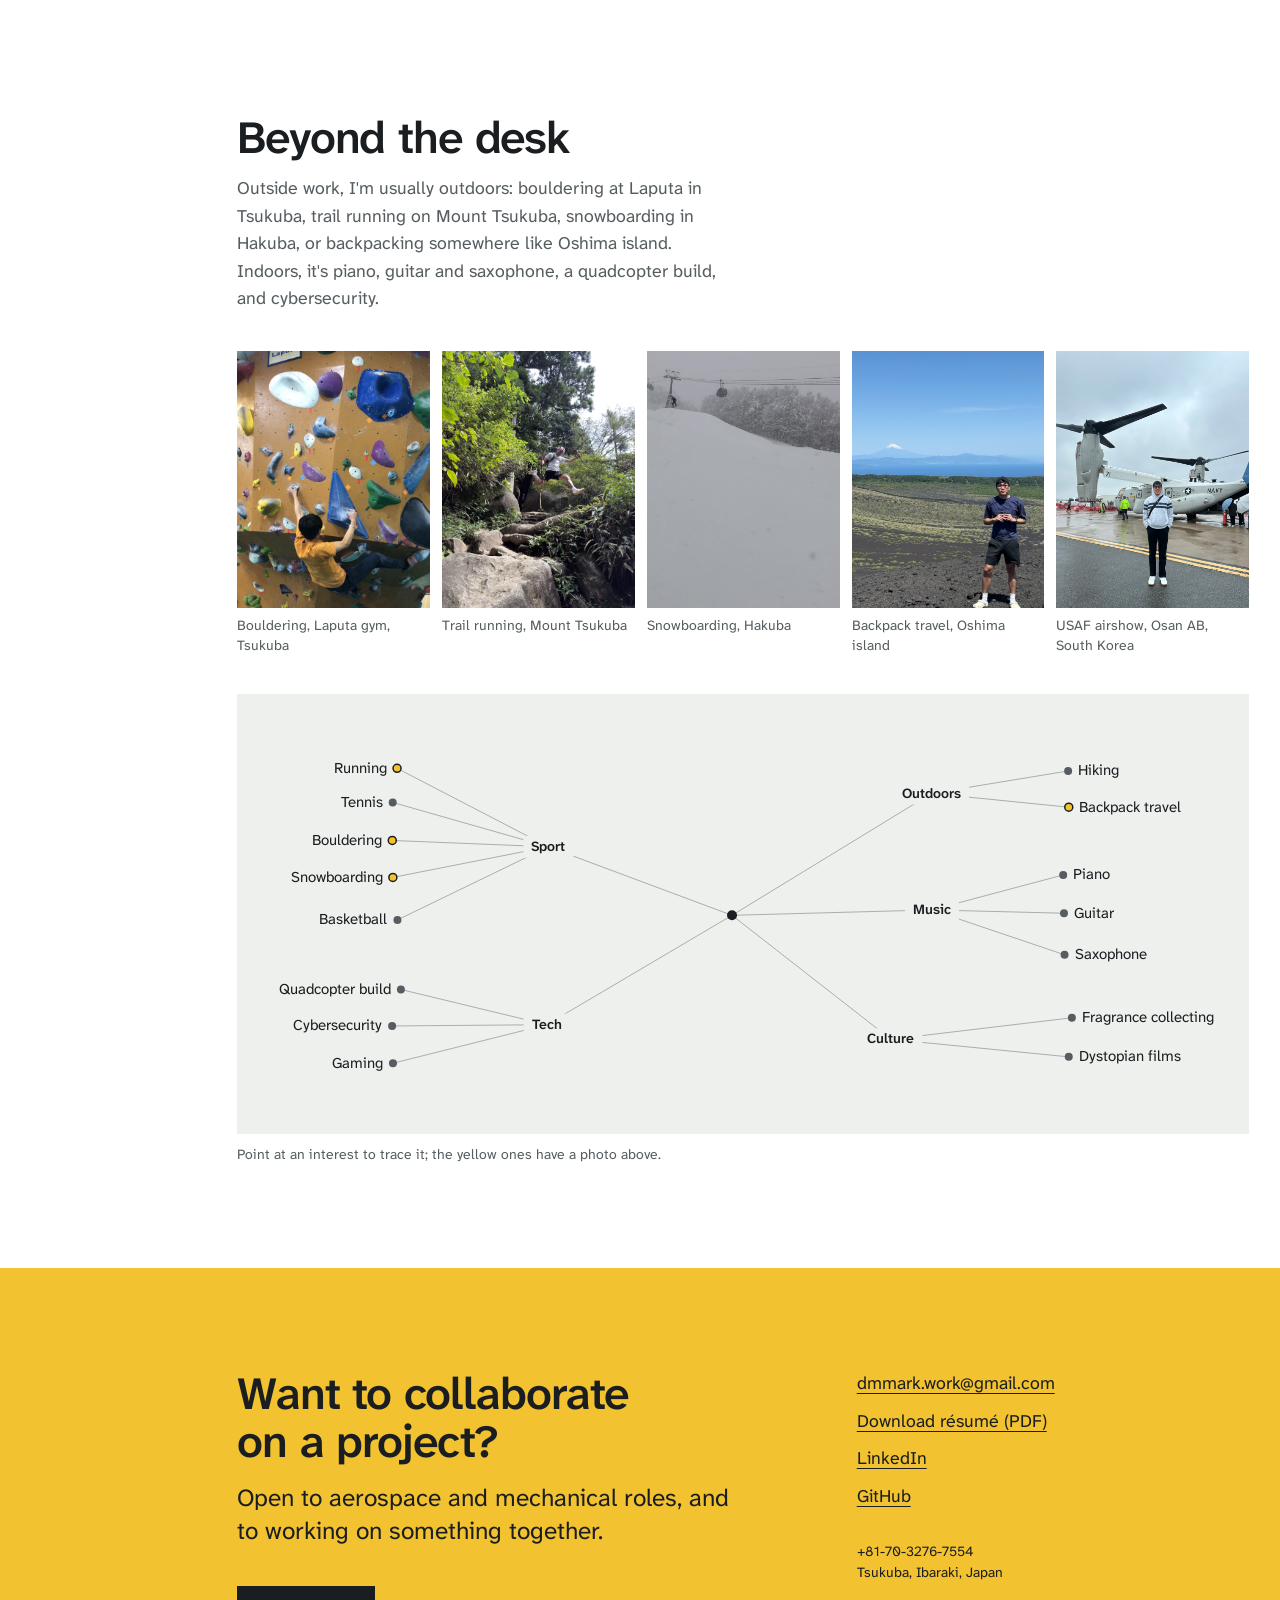
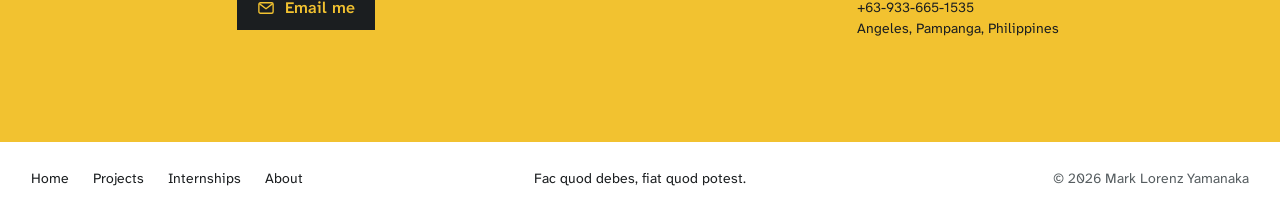
==== commit d625d8a7: "Link preview: og-card.png in the current design The card was still the earlier design (cream grid, r" ====
--- a/project/about.html
+++ b/project/about.html
@@ -18,7 +18,7 @@
 <meta property="og:image" content="https://www.mlyamanaka.com/og-card.png">
 <meta property="og:image:width" content="1200">
 <meta property="og:image:height" content="630">
-<meta property="og:image:alt" content="Mark Lorenz Yamanaka, PRC Professional Aeronautical Engineer — portfolio card showing a CFD Mach contour of a converging-diverging nozzle.">
+<meta property="og:image:alt" content="Stress analysis you can verify. Mark Lorenz Yamanaka, PRC Professional Aeronautical Engineer, beside a von Mises stress plot of a nozzle wall read at the junction: factor of safety 7.12.">
 
 <meta name="twitter:card" content="summary_large_image">
 <meta name="twitter:title" content="About — Mark Lorenz Yamanaka">
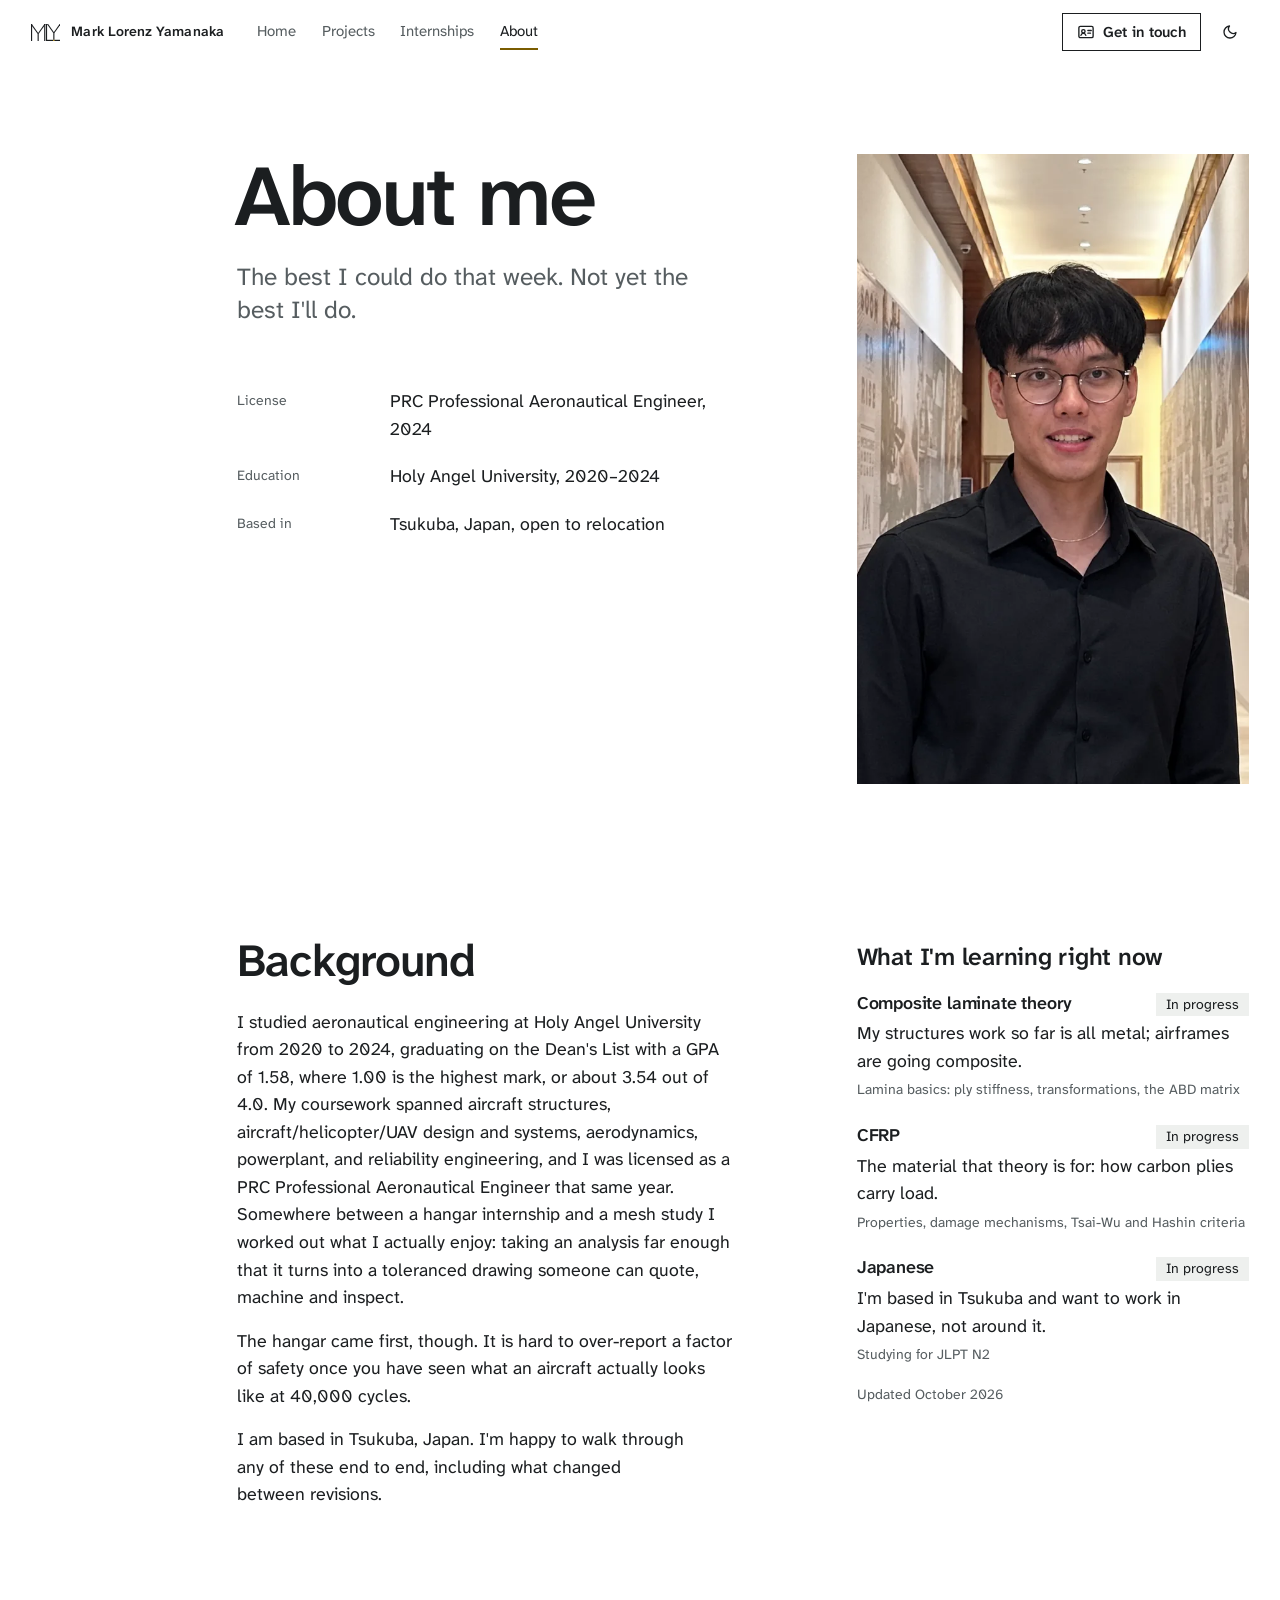
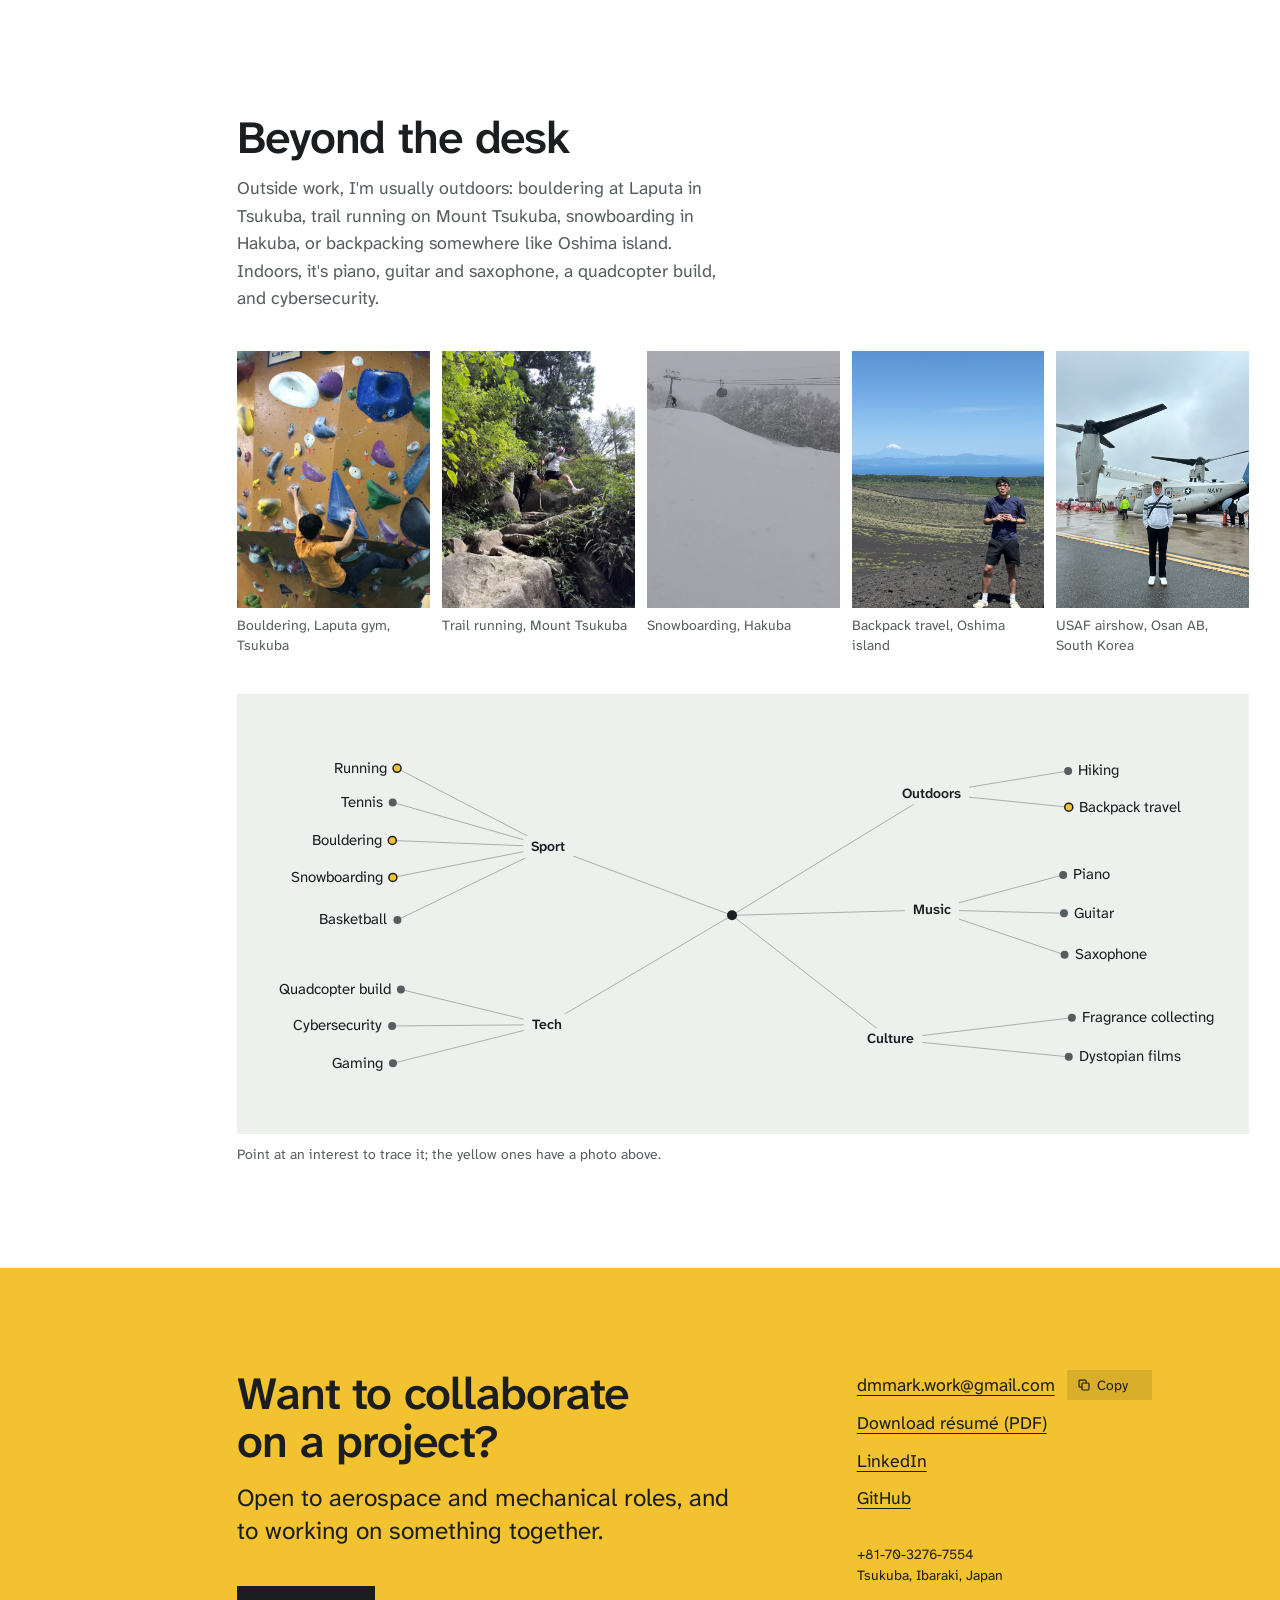
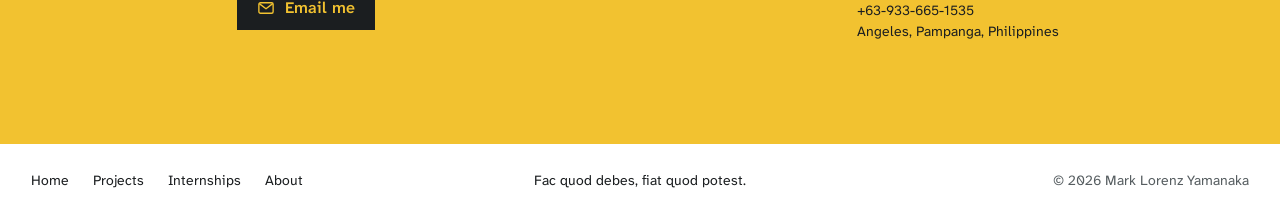
==== commit e9124270: "Contact band: a Copy button beside the address "Email me" opens a mail app; on a computer without on" ====
--- a/project/about.html
+++ b/project/about.html
@@ -207,7 +207,7 @@
     </div>
     <div class="band-side col-side">
       <ul class="band-links">
-        <li><a href="mailto:dmmark.work@gmail.com">dmmark.work@gmail.com</a></li>
+        <li class="band-mail"><a href="mailto:dmmark.work@gmail.com">dmmark.work@gmail.com</a><button type="button" class="copy-btn" data-copy="dmmark.work@gmail.com" aria-label="Copy the email address" hidden><span class="copy-idle"><svg viewBox="0 0 24 24" fill="none" stroke="currentColor" stroke-width="2" stroke-linecap="round" stroke-linejoin="round" aria-hidden="true"><rect x="8.5" y="8.5" width="12" height="12" rx="1.5"/><path d="M15.5 8.5V5a1.5 1.5 0 0 0-1.5-1.5H5A1.5 1.5 0 0 0 3.5 5v9A1.5 1.5 0 0 0 5 15.5h3.5"/></svg>Copy</span><span class="copy-done" aria-hidden="true"><svg viewBox="0 0 24 24" fill="none" stroke="currentColor" stroke-width="2.4" stroke-linecap="round" stroke-linejoin="round" aria-hidden="true"><path d="m4.5 12.5 5 5 10-11"/></svg>Copied</span></button></li>
         <li><a href="uploads/Mark-Yamanaka-Resume.pdf" download="Mark-Lorenz-Yamanaka-Resume.pdf" target="_blank" rel="noopener">Download résumé (PDF)</a></li>
         <li><a href="https://www.linkedin.com/in/mark-lorenz-yamanaka-6161a3210/" target="_blank" rel="noopener">LinkedIn</a></li>
         <li><a href="https://github.com/dmmarkwork-cloud/aeronautics" target="_blank" rel="noopener">GitHub</a></li>
--- a/project/site.css
+++ b/project/site.css
@@ -87,6 +87,12 @@
 button { font-family: inherit; }
 ::selection { background: var(--accent); color: var(--accent-ink); }
 :focus-visible { outline: 2px solid var(--accent-deep); outline-offset: 3px; }
+/* On a yellow field the ring takes the field's own dark ink: the deep gold
+   is a pale yellow in the dark theme, 1.2:1 against the band. Over the
+   viewer's near-black backdrop it is the yellow itself. */
+.band :focus-visible,
+.jump-list a.is-here:focus-visible { outline-color: var(--accent-ink); }
+#lightbox :focus-visible { outline-color: var(--accent); }
 [data-section] { scroll-margin-top: calc(var(--bar-h) + 16px); }
 
 /* A number and its unit, kept on one line, in the text face's tabular
@@ -442,6 +448,27 @@
 .rig-switch button:active { transform: scale(0.97); }
 .rig-switch button[aria-pressed="true"] { background: var(--accent); color: var(--accent-ink); }
 .rig-switch .callout-balloon { position: static; margin: 0; width: 24px; height: 24px; }
+
+/* ── Segmented switches: one block that travels ───────────
+   The yellow block behind the hero switch and the revision toggles slides
+   to the button pressed, at the page's ease-in-out for things moving on
+   screen. Until the script has placed it (has-thumb), the pressed button
+   keeps its own fill, so the first paint already shows the state. */
+.rig-switch, .rev-toggle { position: relative; }
+.rig-switch button, .rev-toggle button { position: relative; z-index: 1; }
+.seg-thumb {
+  position: absolute;
+  top: 4px;
+  bottom: 4px;
+  left: 0;
+  width: 0;
+  background: var(--accent);
+  pointer-events: none;
+  transition: transform 240ms var(--ease-in-out), width 240ms var(--ease-in-out);
+}
+.rig-switch.has-thumb button[aria-pressed="true"],
+.rev-toggle.has-thumb button[aria-pressed="true"] { background: transparent; }
+
 .rig-read { display: grid; gap: 8px; }
 .rig-readout {
   display: flex;
@@ -450,19 +477,61 @@
   gap: 4px 14px;
 }
 .rig-num {
+  position: relative;
   font-size: var(--step-head);
   font-weight: 580;
   letter-spacing: -0.02em;
   line-height: 1;
   font-variant-numeric: tabular-nums lining-nums;
-}
-.rig-num.is-withdrawn {
-  color: var(--muted);
-  text-decoration: line-through;
-  text-decoration-thickness: 0.06em;
-}
+  transition: color 200ms ease;
+}
+.rig-num.is-withdrawn { color: var(--muted); }
+/* The rolling figures (odometer() in site.js): each column one figure wide
+   and one tall, its strip of digits moved under the opening. clip-path,
+   not overflow, so the column keeps its digits' baseline. */
+.odo { position: relative; display: inline-flex; align-items: baseline; }
+.odo-col {
+  display: inline-flex;
+  flex-direction: column;
+  width: var(--dw, 0.6em);
+  height: 1em;
+  clip-path: inset(0);
+  transition: width 560ms var(--ease-out), opacity 300ms ease;
+}
+.odo-col.is-blank { width: 0; opacity: 0; }
+.odo-strip { display: flex; flex-direction: column; }
+.odo-strip > span { display: block; height: 1em; text-align: center; }
+/* Withdrawn, the struck line draws across the number once its figures have
+   landed, and goes back the way it came at once when the number changes
+   again. */
+.rig-strike {
+  position: absolute;
+  left: -0.04em;
+  right: -0.04em;
+  top: 0.45em;
+  height: 0.06em;
+  background: currentColor;
+  transform: scaleX(0);
+  transform-origin: left center;
+  transition: transform 140ms var(--ease-out);
+}
+.rig-num.is-withdrawn .rig-strike { transform: scaleX(1); transition: transform 220ms var(--ease-out) 440ms; }
 .rig-unit { color: var(--muted); font-size: var(--step-small); }
 .rig-note { max-width: 52ch; color: var(--muted); font-size: var(--step-small); line-height: 1.5; }
+/* Both releases' label and note share one cell; the one shown fades in
+   after the other has started out. */
+.rig-unit:has(> span), .rig-note:has(> span) { display: grid; }
+.rig-unit > span, .rig-note > span {
+  grid-area: 1 / 1;
+  opacity: 0;
+  visibility: hidden;
+  transition: opacity 140ms ease, visibility 0s linear 140ms;
+}
+.rig-unit > span.is-on, .rig-note > span.is-on {
+  opacity: 1;
+  visibility: visible;
+  transition: opacity 200ms ease 100ms, visibility 0s;
+}
 .rig-cap { max-width: 46ch; font-size: var(--step-body); line-height: 1.5; text-wrap: pretty; }
 /* With no script the switch would do nothing, so it is only shown once the
    script has taken the figure over. Both callouts stay drawn either way. */
@@ -687,6 +756,36 @@
   text-underline-offset: 0.2em;
   overflow-wrap: anywhere;
 }
+/* Copy, beside the address: a quiet tone step on the yellow whose label
+   turns into "Copied" for a moment, the two labels crossfading through a
+   2px blur so they read as one label changing. Both share one cell, so the
+   button keeps its width. Shown only once the script can copy. */
+.band-mail { display: flex; flex-wrap: wrap; align-items: center; gap: 6px 12px; }
+.copy-btn {
+  position: relative;
+  display: inline-grid;
+  align-items: center;
+  min-height: 30px;
+  padding: 0 10px;
+  border: 0;
+  background: rgb(0 0 0 / 0.1);
+  color: var(--accent-ink);
+  font: inherit;
+  font-size: var(--step-small);
+  line-height: 1;
+  cursor: pointer;
+  transition: background-color 150ms ease, transform 120ms var(--ease-out);
+}
+.copy-btn[hidden] { display: none; }
+.copy-btn::after { content: ''; position: absolute; inset: -7px -4px; }
+.copy-btn:active { transform: scale(0.97); }
+.copy-btn > span { grid-area: 1 / 1; display: inline-flex; align-items: center; gap: 6px; transition: opacity 200ms ease, filter 200ms ease; }
+.copy-btn svg { width: 14px; height: 14px; flex: none; }
+.copy-btn .copy-done, .copy-btn.is-done .copy-idle { opacity: 0; filter: blur(2px); }
+.copy-btn.is-done .copy-done { opacity: 1; filter: blur(0); }
+@media (hover: hover) and (pointer: fine) {
+  .copy-btn:hover { background: rgb(0 0 0 / 0.16); }
+}
 .band-bases { display: grid; gap: 14px; font-size: var(--step-small); line-height: 1.5; }
 .band-bases span { display: block; }
 /* On the yellow the button is the band's own dark ink in both themes. */
@@ -729,6 +828,7 @@
 .page-lede { margin-top: clamp(16px, 1.8vw, 24px); max-width: 38ch; font-size: var(--step-lead); line-height: 1.35; text-wrap: pretty; }
 .proj-index.page-index { margin-top: clamp(32px, 4vw, 56px); max-width: 36rem; }
 .page-statement { margin-top: clamp(16px, 1.8vw, 24px); max-width: 30ch; font-size: var(--step-lead); line-height: 1.35; color: var(--muted); }
+.nf-action { margin-top: clamp(24px, 2.8vw, 36px); }
 
 /* ── Projects: the index ──────────────────────────────── */
 .proj-index { list-style: none; margin: 0; padding: 0; display: grid; }
@@ -1193,6 +1293,10 @@
   opacity: 1;
   transition: transform 220ms var(--ease-out), opacity 220ms var(--ease-out);
 }
+/* While the figure flies between the page and the viewer (openLightbox,
+   closeLightbox), the viewer's own fades are held off: the figure has to
+   stay opaque the whole way, and the backdrop is faded on its own. */
+#lightbox.lb-flip, #lightbox.lb-flip #lightbox-inner { transition: none; }
 .lb-caption-row {
   display: flex;
   justify-content: space-between;
@@ -1285,12 +1389,30 @@
   transition: opacity 220ms var(--ease-out), transform 220ms var(--ease-out) !important;
 }
 
-/* ── Reduced motion: no travel, the fades stay short ───── */
+/* ── Reduced motion: no travel, short fades ──────────────
+   Movement goes: rises, slides, rolls, scaled entrances, the frame that
+   follows the ledger. Fades and colour changes that say something changed
+   stay, at 150–200ms. A blanket 0.01ms on every transition used to cut those
+   too, so the menus, the viewer and the theme snapped in as if broken. */
+@keyframes part-in-still { from { opacity: 0; } to { opacity: 1; } }
 @media (prefers-reduced-motion: reduce) {
-  *, *::before, *::after { transition-duration: 0.01ms !important; animation-duration: 0.01ms !important; }
   html { scroll-behavior: auto; }
-  .js-reveal .section-reveal .rv { opacity: 1; transform: none; }
+  .js-reveal .section-reveal .rv { transform: none; transition: opacity 200ms ease; transition-delay: 0s; }
   .hero-title .line > span { animation: none !important; }
+  html:not(.intro-seen) .hero-lede, html:not(.intro-seen) .hero-actions, html:not(.intro-seen) .hero-creds,
+  html:not(.intro-seen) .hero-rig > *, html:not(.intro-seen) .page-title, html:not(.intro-seen) .page-lede,
+  html:not(.intro-seen) .page-statement, html:not(.intro-seen) .page-index li,
+  html:not(.intro-seen) .page-head .facts > div, html:not(.intro-seen) .page-photo,
+  html:not(.intro-seen) .proj-index li { animation-name: part-in-still; animation-duration: 200ms; }
   .btn .icon-down { transform: none !important; }
   .ledger-frame { transition: none; }
-}
+  .jump-menu { transition: opacity 160ms ease; }
+  .theme-toggle .icon-moon, .theme-toggle .icon-sun,
+  [data-theme="dark"] .theme-toggle .icon-moon,
+  [data-theme="dark"] .theme-toggle .icon-sun { transform: none; transition: opacity 200ms ease; }
+  #lightbox-inner, #lightbox.open #lightbox-inner { transform: none; }
+  .lb-media-el.settling { transition: none; }
+  .seg-thumb { transition: none; }
+  .odo-col { transition: opacity 200ms ease; }
+  .rig-strike, .rig-num.is-withdrawn .rig-strike { transition: none; }
+}
--- a/project/site-mobile.css
+++ b/project/site-mobile.css
@@ -79,10 +79,11 @@
   @starting-style {
     nav.nav-collapsed.nav-open .nav-scroll .nav-link { opacity: 0; transform: translateY(6px); }
   }
-  /* The global reduced-motion rule shortens durations but not delays, so
-     the rows would still appear one after another; here they open at once. */
+  /* Reduced motion: the sheet and its rows fade in together, without the
+     drop or the row-by-row rise. */
   @media (prefers-reduced-motion: reduce) {
-    nav.nav-collapsed .nav-scroll .nav-link { transition-delay: 0s; transform: none; }
+    nav.nav-collapsed .nav-scroll { transition: opacity 200ms ease; }
+    nav.nav-collapsed .nav-scroll .nav-link { transition: color 150ms ease, opacity 200ms ease; transform: none; }
   }
   html.menu-open { overflow: hidden; }
 }
@@ -105,6 +106,24 @@
   .hero-title { font-size: clamp(40px, 11.4vw, 56px); }
   .rig-switch { align-self: stretch; }
   .rig-switch button { flex: 1 1 0; justify-content: center; min-height: 44px; padding: 0 8px; }
+}
+
+/* ── Page heads on a phone ───────────────────────────────
+   The index beside the title (Projects, the 404 page) drops under it in one
+   column; it needs a section's breath above it, or its first group label
+   reads as the last line of the sentence before. */
+@media (max-width: 759.98px) {
+  .page-head nav.col-side { margin-top: 40px; }
+}
+
+/* ── Tools on a phone: two groups to a row ───────────────
+   In one column the nineteen names ran about a screen and a half; side by
+   side the four groups fit in about one, and still read by their heads. */
+@media (max-width: 640px) {
+  .tools-cols { grid-template-columns: repeat(2, minmax(0, 1fr)); gap: 28px 16px; }
+  .tool-item { align-items: flex-start; gap: 8px; font-size: 15px; }
+  .tool-icon { width: 24px; height: 20px; }
+  .tool-icon img { max-width: 24px; max-height: 18px; }
 }
 
 /* ── Touch targets ───────────────────────────────────────
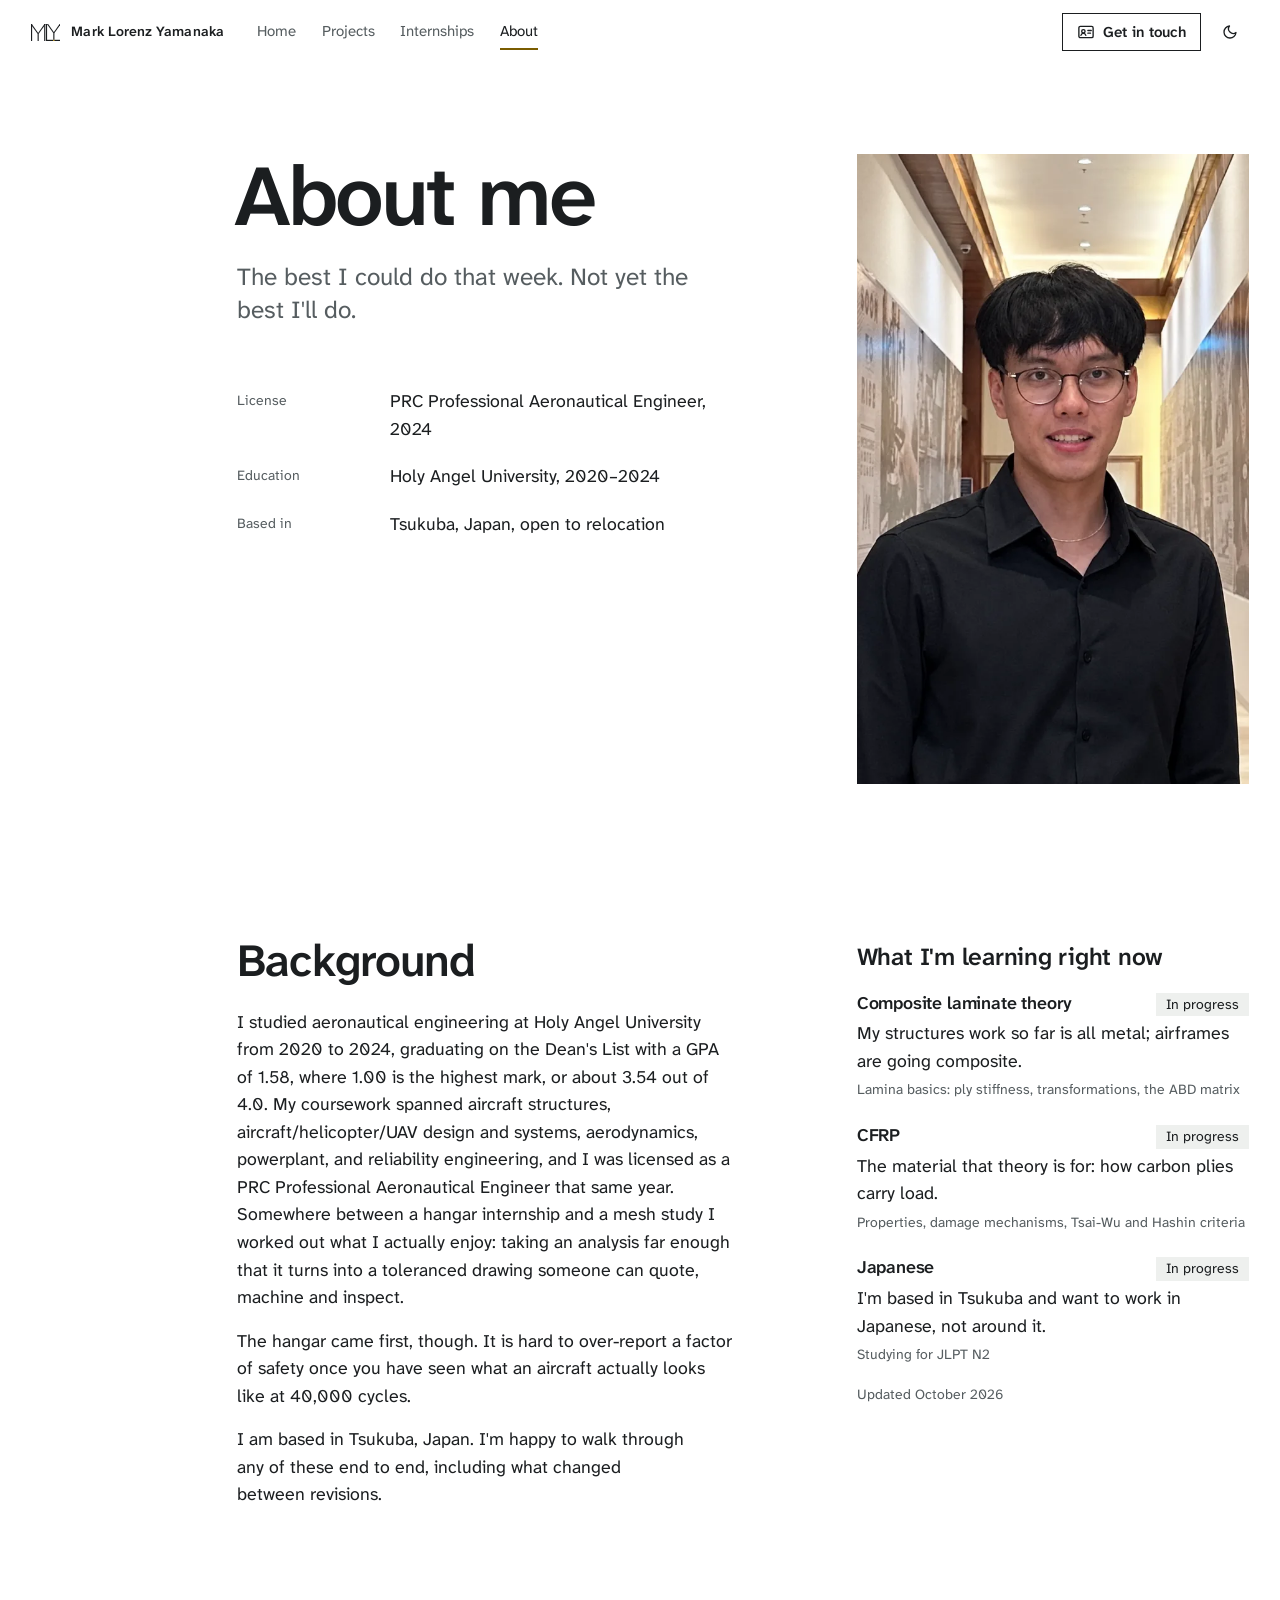
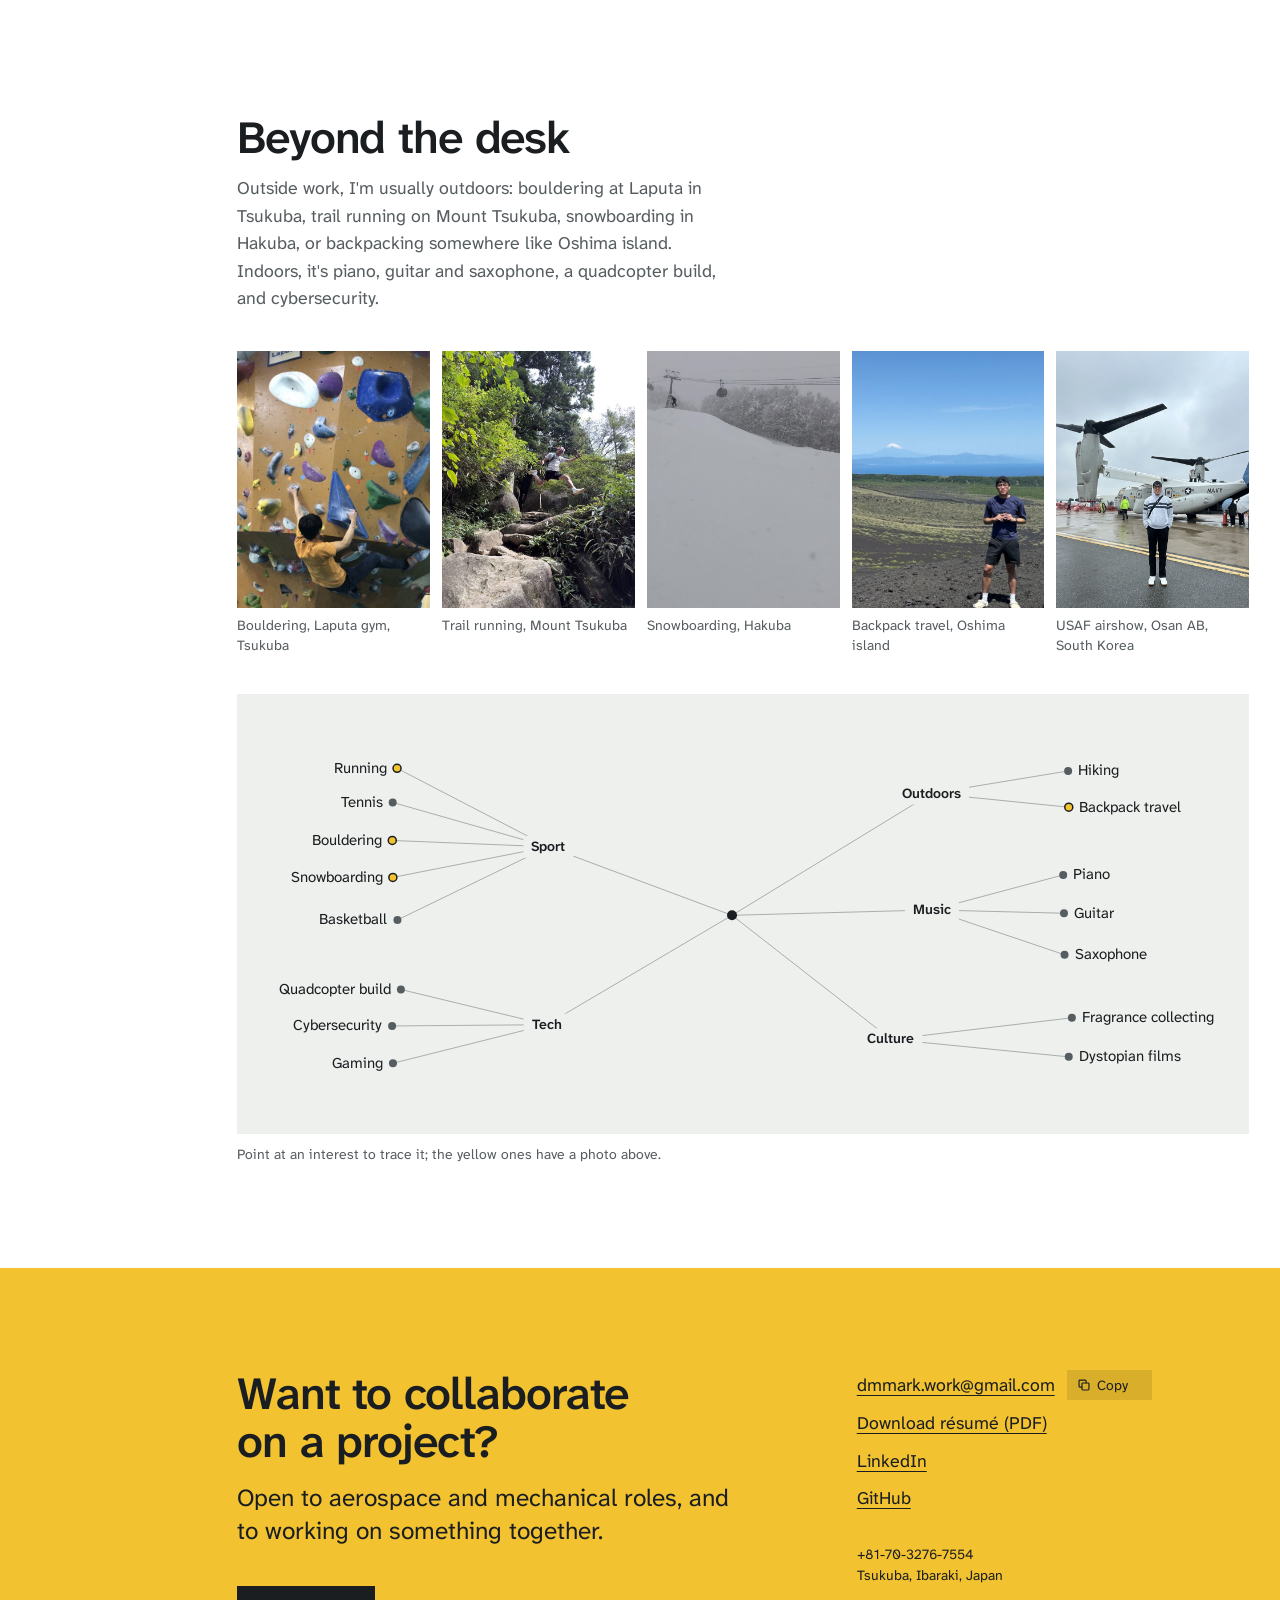
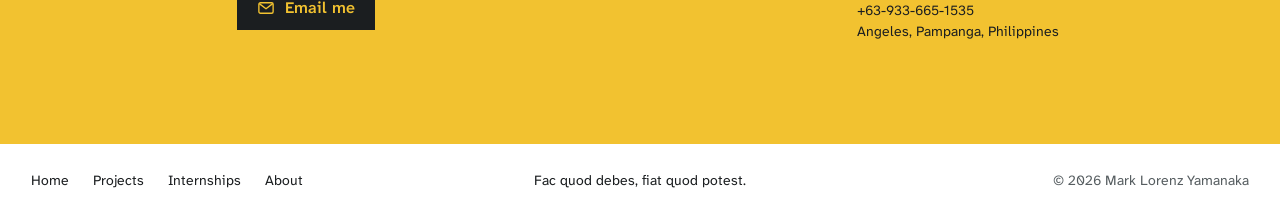
==== commit 3c77187d: "Print styles, and photos at the size they are shown P1. Saving Projects as a PDF gave 14 A4 pages ca" ====
--- a/project/about.html
+++ b/project/about.html
@@ -116,6 +116,9 @@
 </nav>
 
 <main id="main">
+<!-- Printed only: who this is and how to reach him, at the top of the
+     first page of a printout or a saved PDF. -->
+<p class="print-head">Mark Lorenz Yamanaka, PRC Professional Aeronautical Engineer. dmmark.work@gmail.com, www.mlyamanaka.com</p>
 <header class="page-head">
   <div class="wrap grid12">
     <div class="col-read">
@@ -179,11 +182,11 @@
       <p class="sec-lede beyond-text">Outside work, I'm usually outdoors: bouldering at Laputa in Tsukuba, trail running on Mount Tsukuba, snowboarding in Hakuba, or backpacking somewhere like Oshima island. Indoors, it's piano, guitar and saxophone, a quadcopter build, and cybersecurity.</p>
     </header>
     <ul class="hobby-strip col-wide">
-      <li class="rv" data-interest="Bouldering" style="--rv:1"><figure><img src="figures/about/bouldering.png" alt="Indoor bouldering" loading="lazy" style="object-position:center;"><figcaption>Bouldering, Laputa gym, Tsukuba</figcaption></figure></li>
-      <li class="rv" data-interest="Running" style="--rv:2"><figure><img src="figures/about/rock-climbing.jpg" alt="Trail running on rocky terrain" loading="lazy" style="object-position:center;"><figcaption>Trail running, Mount Tsukuba</figcaption></figure></li>
+      <li class="rv" data-interest="Bouldering" style="--rv:1"><figure><img src="figures/about/bouldering-1800.jpg" srcset="figures/about/bouldering-900.jpg 900w, figures/about/bouldering-1800.jpg 1800w" sizes="(max-width: 759px) 100vw, 40vw" alt="Indoor bouldering" loading="lazy" style="object-position:center;"><figcaption>Bouldering, Laputa gym, Tsukuba</figcaption></figure></li>
+      <li class="rv" data-interest="Running" style="--rv:2"><figure><img src="figures/about/rock-climbing-1800.jpg" srcset="figures/about/rock-climbing-900.jpg 900w, figures/about/rock-climbing-1800.jpg 1800w" sizes="(max-width: 759px) 100vw, 40vw" alt="Trail running on rocky terrain" loading="lazy" style="object-position:center;"><figcaption>Trail running, Mount Tsukuba</figcaption></figure></li>
       <li class="rv" data-interest="Snowboarding" style="--rv:3"><figure><video src="figures/about/snowboard.mp4" poster="figures/about/snowboard-poster.jpg" muted loop playsinline preload="none" data-inview aria-label="Snowboarding in Hakuba"></video><figcaption>Snowboarding, Hakuba</figcaption></figure></li>
-      <li class="rv" data-interest="Backpack travel" style="--rv:4"><figure><img src="figures/about/travel-fuji.jpg" alt="Mt. Fuji from Oshima" loading="lazy" style="object-position:center 65%;"><figcaption>Backpack travel, Oshima island</figcaption></figure></li>
-      <li class="rv" style="--rv:5"><figure><img src="figures/about/aviation-navy.jpg" alt="US Air Force airshow at Osan AB" loading="lazy" style="object-position:center top;"><figcaption>USAF airshow, Osan AB, South Korea</figcaption></figure></li>
+      <li class="rv" data-interest="Backpack travel" style="--rv:4"><figure><img src="figures/about/travel-fuji-1800.jpg" srcset="figures/about/travel-fuji-900.jpg 900w, figures/about/travel-fuji-1800.jpg 1800w" sizes="(max-width: 759px) 100vw, 40vw" alt="Mt. Fuji from Oshima" loading="lazy" style="object-position:center 65%;"><figcaption>Backpack travel, Oshima island</figcaption></figure></li>
+      <li class="rv" style="--rv:5"><figure><img src="figures/about/aviation-navy-1800.jpg" srcset="figures/about/aviation-navy-900.jpg 900w, figures/about/aviation-navy-1800.jpg 1800w" sizes="(max-width: 759px) 100vw, 40vw" alt="US Air Force airshow at Osan AB" loading="lazy" style="object-position:center top;"><figcaption>USAF airshow, Osan AB, South Korea</figcaption></figure></li>
     </ul>
     <div class="col-wide rv" style="--rv:3">
       <div id="hobby-graph" class="beyond-graph" data-ui role="img" aria-label="Interests: Running, Tennis, Bouldering, Snowboarding, Piano, Guitar, Saxophone, Backpack travel, Hiking, Basketball, Quadcopter build, Cybersecurity, Gaming, Fragrance collecting, Dystopian films">
--- a/project/site.css
+++ b/project/site.css
@@ -1371,6 +1371,11 @@
 ::view-transition-old(site-bar) { animation: none; opacity: 0; }
 ::view-transition-new(site-bar) { animation: none; }
 ::view-transition-group(nav-mark) { animation-duration: 300ms; animation-timing-function: var(--ease-in-out); }
+/* The nozzle plot carried from the hero into its chapter (initPlotFlight):
+   400ms on the drawer curve, a little longer than the pages' own change, so
+   it lands after they have settled. */
+::view-transition-group(nozzle-plot) { animation-duration: 400ms; animation-timing-function: var(--ease-drawer); }
+::view-transition-old(nozzle-plot), ::view-transition-new(nozzle-plot) { animation-duration: 400ms; }
 /* The theme switch keeps its plain crossfade of the whole page. */
 .theme-swap::view-transition-old(root) { animation: 220ms ease both vt-out; }
 .theme-swap::view-transition-new(root) { animation: 220ms ease both vt-fade-in; }
@@ -1416,3 +1421,74 @@
   .odo-col { transition: opacity 200ms ease; }
   .rig-strike, .rig-num.is-withdrawn .rig-strike { transition: none; }
 }
+
+/* ── Print ────────────────────────────────────────────────
+   For a reader who prints a page or saves it as a PDF for a hiring file.
+   The controls go (the bar, menus, thumbnail strips, toggles, the viewer,
+   the 3D turntable, the slideshow's buttons), grounds print white in the
+   light palette whatever the theme, every section is shown however far
+   the reader scrolled, each project starts a page with its figure kept
+   whole beside its table, and the addresses behind the links are printed
+   in full. Type steps down to print sizes. The name and the address head
+   the first page; the site and the page number foot every page. */
+.print-head { display: none; }
+@media print {
+  :root, [data-theme="dark"] {
+    color-scheme: light;
+    --bg: #FFFFFF; --surface: #EEF0EE; --ink: #1B1E20; --muted: #565D60;
+    --accent: #F2C230; --accent-ink: #1B1E20; --accent-deep: #7A5C00;
+    --step-small: 11px; --step-body: 13.5px; --step-lead: 17px; --step-head: 26px; --step-display: 40px;
+    --section: 28px;
+  }
+  @page {
+    margin: 14mm 14mm 16mm;
+    @bottom-left { content: "Mark Lorenz Yamanaka, www.mlyamanaka.com"; font: 8.5pt "Atkinson Hyperlegible Next", sans-serif; color: #565D60; }
+    @bottom-right { content: counter(page) " / " counter(pages); font: 8.5pt "Atkinson Hyperlegible Next", sans-serif; color: #565D60; }
+  }
+  html { scroll-behavior: auto; }
+  body { background: #FFFFFF; }
+  *, *::before, *::after { animation: none !important; transition: none !important; }
+  .print-head { display: block; margin: 0 0 6mm; color: var(--muted); font-size: var(--step-small); }
+
+  nav.bar, .skip, #lightbox, .jump-menu, .rig-switch, .ledger-preview, .holo, .beyond-graph, .graph-cap,
+  .scroll-area, .thumb-rail, .lead-enlarge, .key-below, .rev-toggle, .built-jump, .band-actions, .copy-btn,
+  .carousel-playpause, .carousel-arrow, .carousel-dots, .foot-links, .foot-quote, .theme-toggle,
+  .hero-actions, .nf-action { display: none !important; }
+  /* The page-head photographs (the hangar door, the portrait) at a size
+     that leaves the page for its text. */
+  .page-photo img { width: auto; max-width: 100%; max-height: 95mm; }
+
+  .js-reveal .section-reveal .rv, .section-reveal .rv { opacity: 1 !important; transform: none !important; }
+  .hero { min-height: 0; }
+  .hero-rig, .band, .proj-section:nth-of-type(even), .proj-section { background: none !important; }
+  .hero-copy, .hero-rig { padding-top: 0; padding-bottom: 6mm; }
+  .page-head { padding: 0 0 6mm; }
+  .sec { padding: 6mm 0; }
+
+  /* A project chapter: its own page, the figure whole and its callouts on
+     it. The figure prints at its own shape, so the callout layer (laid
+     over a letterboxed frame on screen) simply covers the picture. */
+  .proj-section { padding: 0; break-before: page; }
+  .built-head { break-before: page; padding: 0 0 4mm; }
+  .built-head + .proj-section { break-before: auto; }
+  .proj-stage { position: static !important; }
+  .lead-btn { height: auto !important; display: block; background: none !important; cursor: auto; transform: none !important; }
+  .lead-media-area { height: auto !important; min-height: 0 !important; width: fit-content; max-width: 100%; margin: 0 auto; background: none !important; overflow: visible !important; }
+  .lead-media-area > div:not(.callouts) { display: none !important; }
+  .lead-media-area > img, .lead-media-area > video {
+    position: static !important; display: block; width: auto !important; height: auto !important;
+    max-width: 100%; max-height: 105mm; margin: 0 auto; padding: 0 !important; filter: none !important; visibility: visible !important;
+  }
+  .lead-media-area > .callouts { left: 0 !important; top: 0 !important; width: 100% !important; height: 100% !important; }
+  .lead-cap-row { padding: 2mm 0 0; }
+  .lead-btn, .metrics, .rev, .proj-layers dt, figure, .intern-photos figure, .hobby-strip li { break-inside: avoid; }
+  .proj-title, .sec-title, .intern-title, .proj-layers dt { break-after: avoid; }
+
+  /* The links' destinations, spelled out. */
+  .proj-repo-btn { min-height: 0; padding: 0; gap: 0; background: none !important; }
+  .proj-repo-btn svg { margin-right: 8px; }
+  .proj-repo-btn::after { content: ": " attr(href); font-weight: 400; }
+  .band-links a[href^="http"]::after { content: " (" attr(href) ")"; }
+  .band { padding: 6mm 0 0; break-inside: avoid; }
+  .site-foot { padding: 4mm 0 0; }
+}
